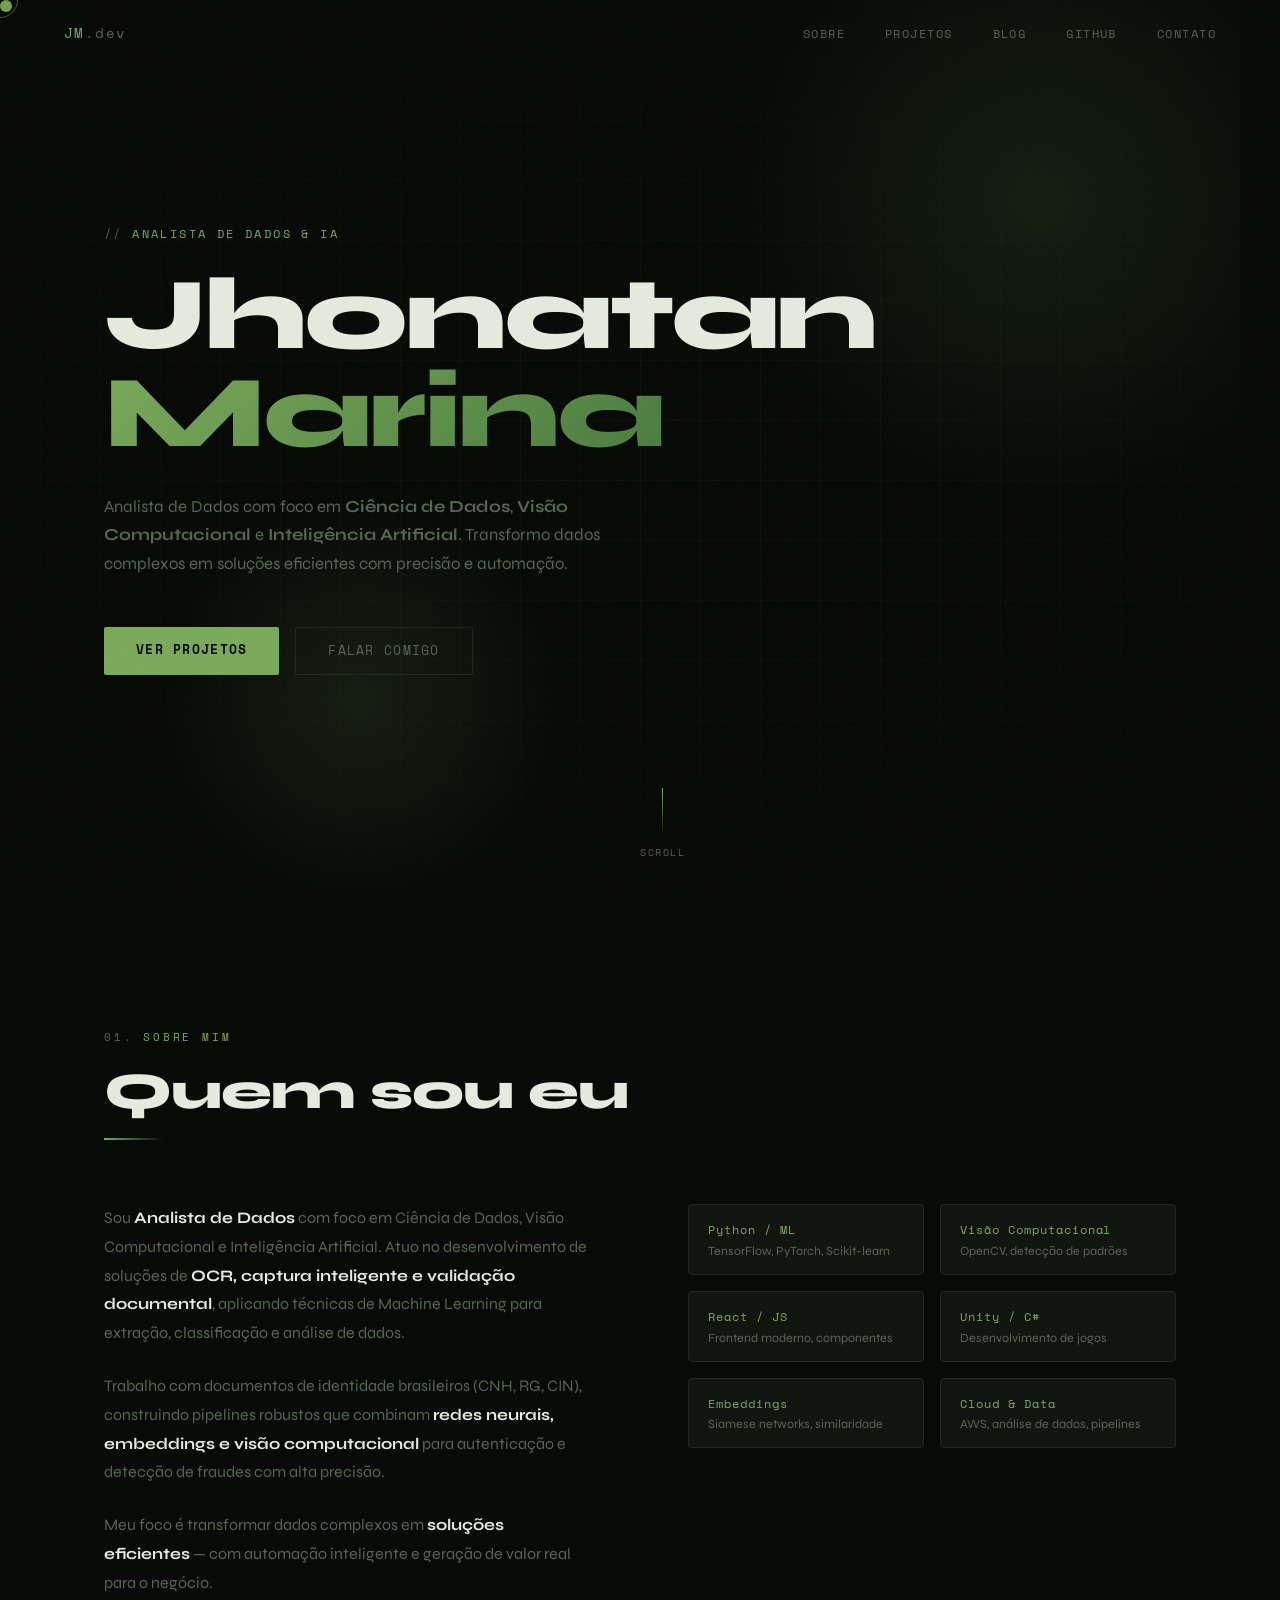
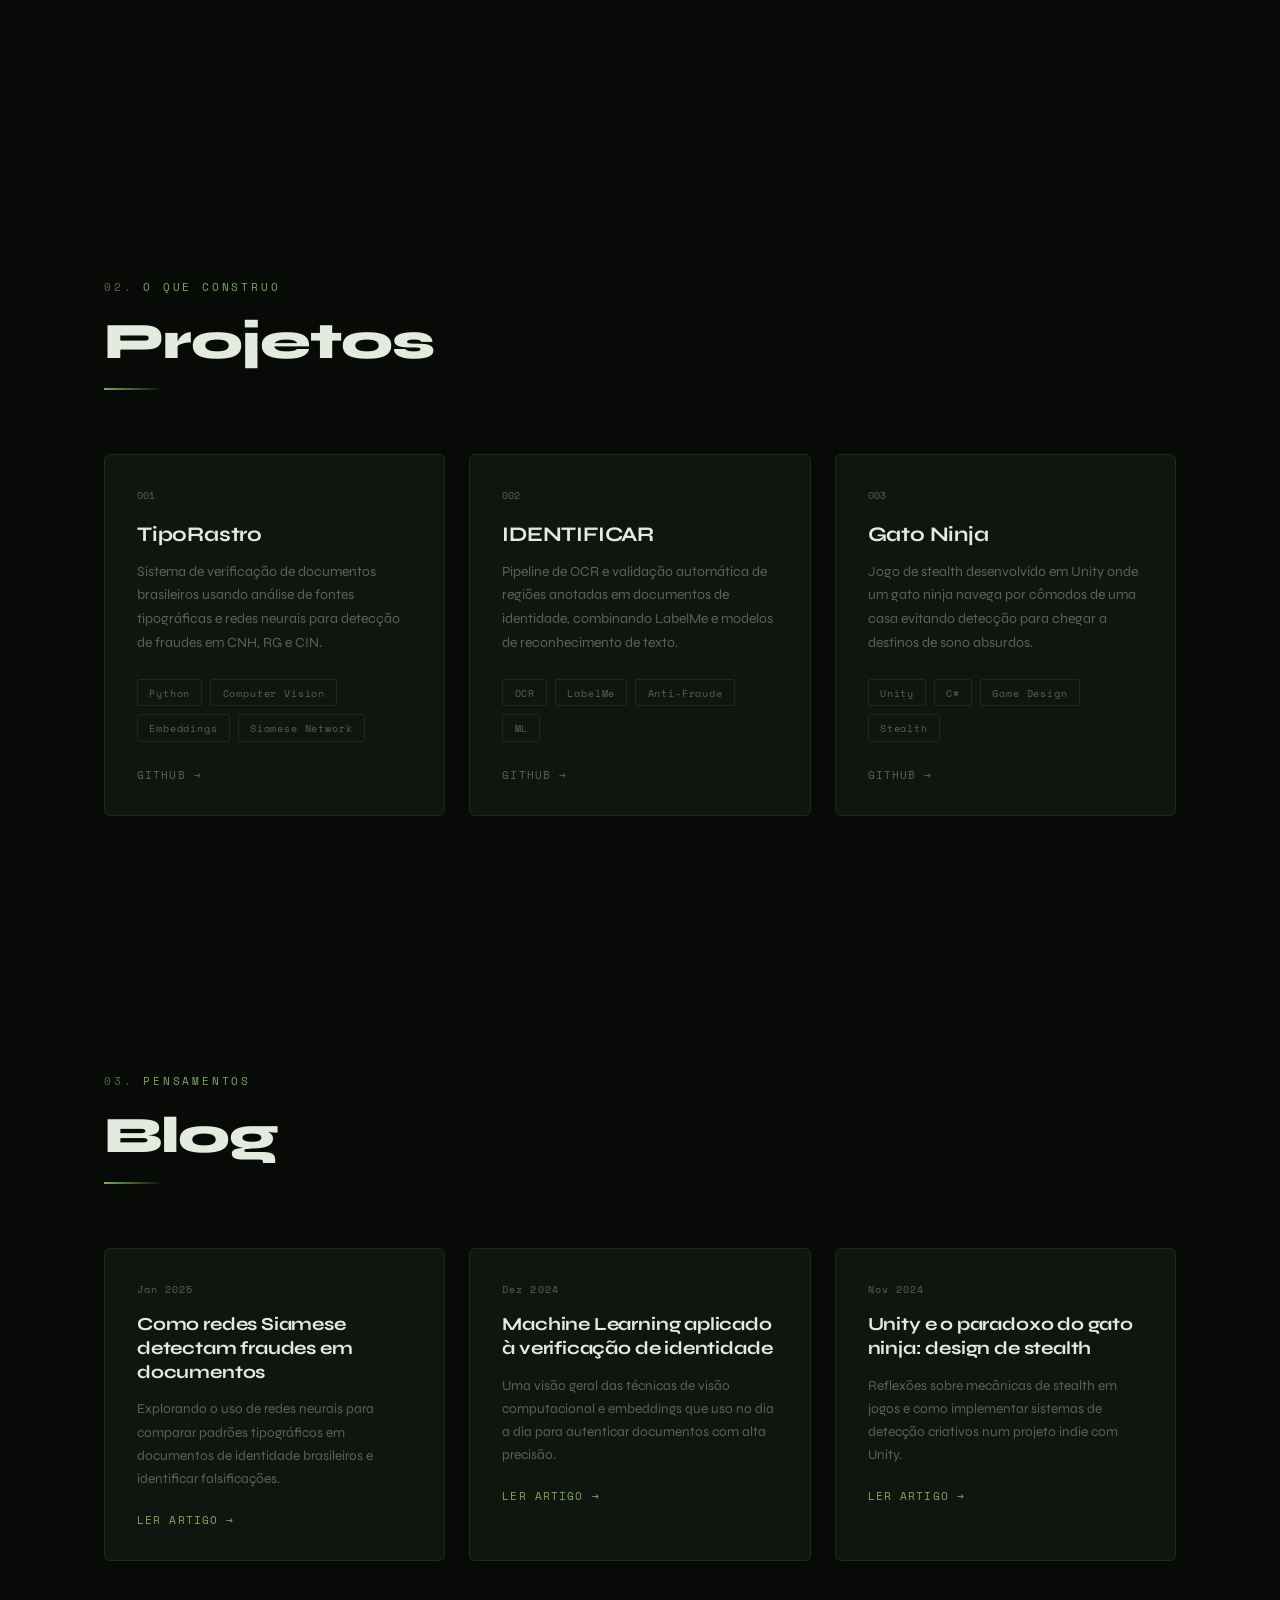
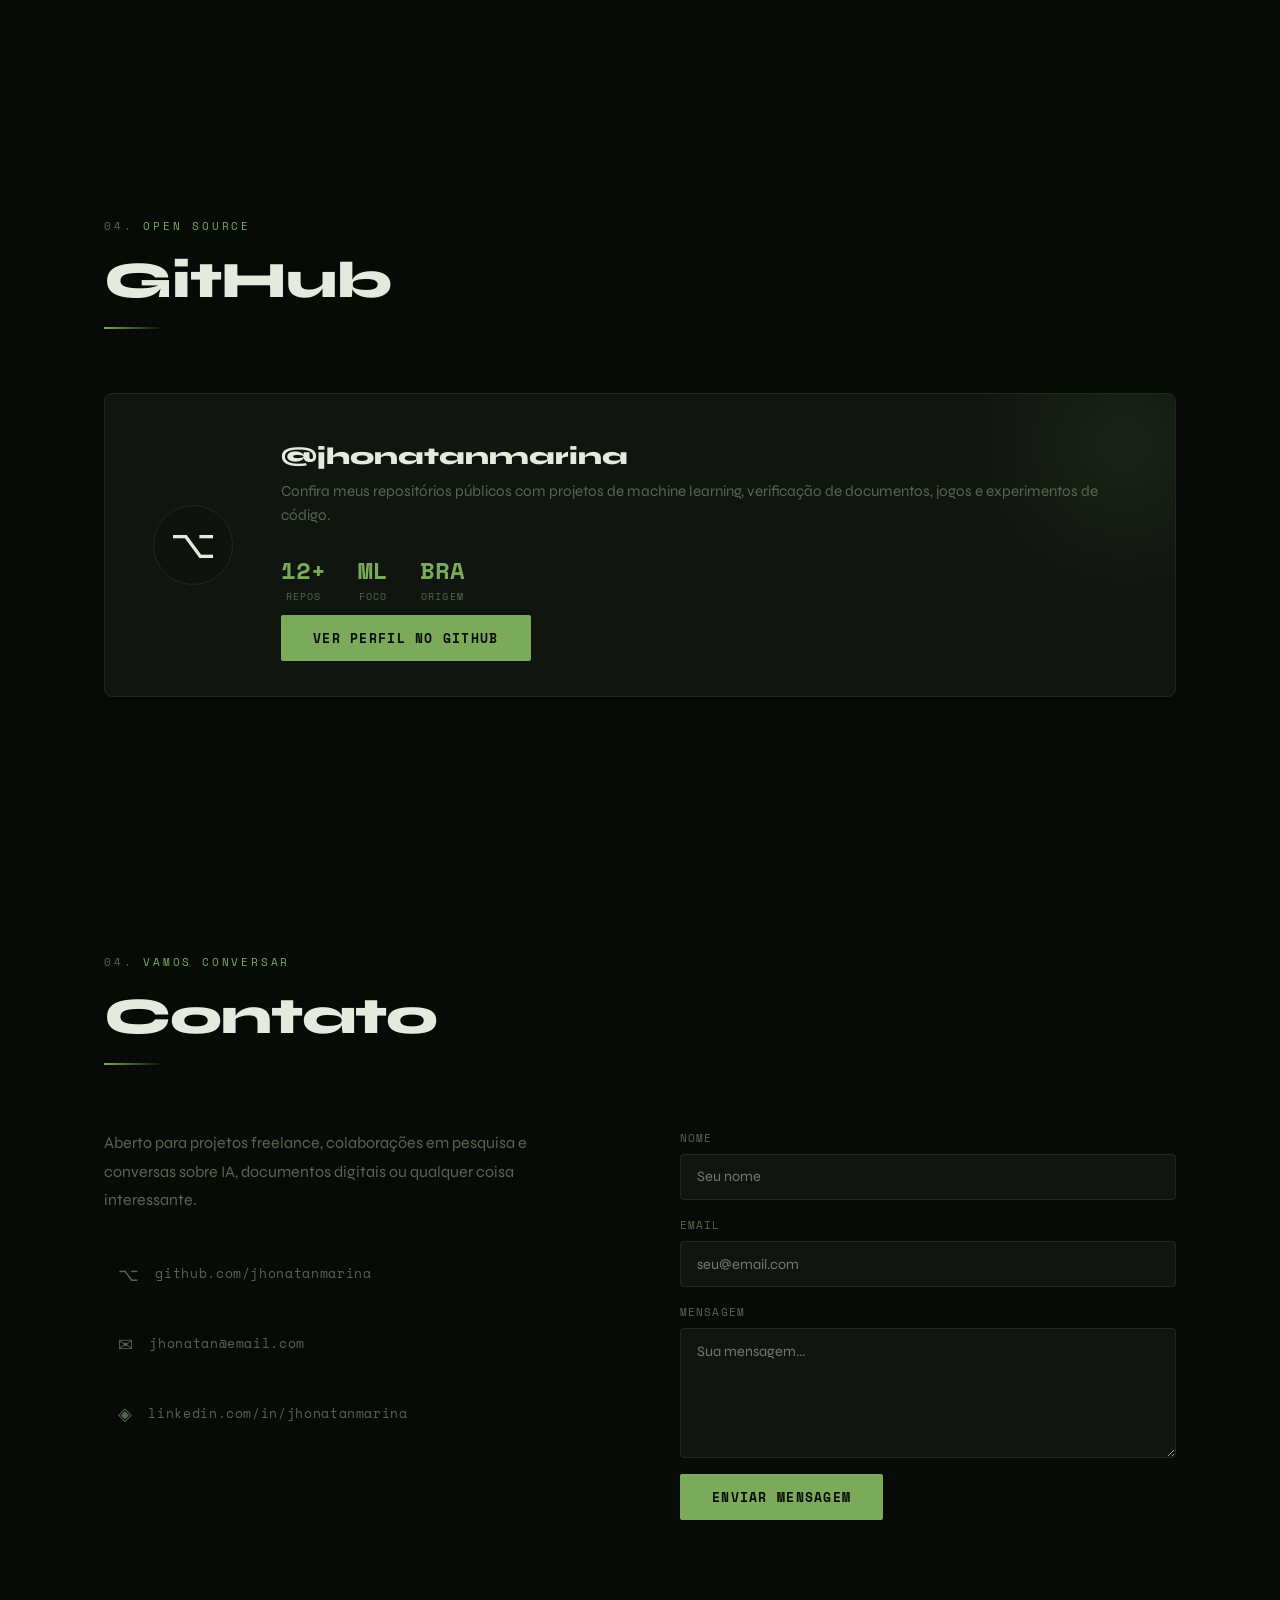
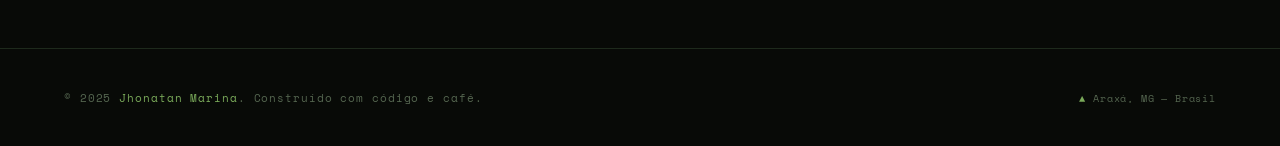
==== index.html @ 6d44aa89 "Site" ====
<!DOCTYPE html>
<html lang="pt-BR">
<head>
  <meta charset="UTF-8" />
  <meta name="viewport" content="width=device-width, initial-scale=1.0" />
  <title>Jhonatan Marina — Analista de Dados & IA</title>
  <link href="https://fonts.googleapis.com/css2?family=Space+Mono:wght@400;700&family=Syne:wght@400;600;800&display=swap" rel="stylesheet" />
  <style>
    :root {
      --bg: #080a07;
      --bg2: #0e120d;
      --card: #111510;
      --border: #1e2a1c;
      --neon: #7aaa5a;
      --neon2: #4a7c3f;
      --neon3: #a8c878;
      --text: #e4eade;
      --muted: #556650;
      --mono: 'Space Mono', monospace;
      --sans: 'Syne', sans-serif;
    }

    *, *::before, *::after { box-sizing: border-box; margin: 0; padding: 0; }

    html { scroll-behavior: smooth; }

    body {
      background: var(--bg);
      color: var(--text);
      font-family: var(--sans);
      overflow-x: hidden;
      cursor: none;
    }

    /* CURSOR */
    #cursor {
      width: 12px; height: 12px;
      background: var(--neon);
      border-radius: 50%;
      position: fixed; top: 0; left: 0;
      pointer-events: none;
      z-index: 9999;
      transition: transform 0.1s, background 0.2s;
      mix-blend-mode: difference;
    }
    #cursor-ring {
      width: 36px; height: 36px;
      border: 1px solid var(--neon);
      border-radius: 50%;
      position: fixed; top: 0; left: 0;
      pointer-events: none;
      z-index: 9998;
      transition: transform 0.18s ease, opacity 0.3s;
      opacity: 0.5;
    }

    /* NOISE OVERLAY */
    body::before {
      content: '';
      position: fixed; inset: 0;
      background-image: url("data:image/svg+xml,%3Csvg viewBox='0 0 256 256' xmlns='http://www.w3.org/2000/svg'%3E%3Cfilter id='noise'%3E%3CfeTurbulence type='fractalNoise' baseFrequency='0.9' numOctaves='4' stitchTiles='stitch'/%3E%3C/filter%3E%3Crect width='100%25' height='100%25' filter='url(%23noise)' opacity='0.04'/%3E%3C/svg%3E");
      pointer-events: none;
      z-index: 1000;
      opacity: 0.35;
    }

    /* NAV */
    nav {
      position: fixed; top: 0; left: 0; right: 0;
      z-index: 500;
      display: flex; align-items: center; justify-content: space-between;
      padding: 1.4rem 4rem;
      border-bottom: 1px solid transparent;
      transition: background 0.3s, border-color 0.3s, backdrop-filter 0.3s;
    }
    nav.scrolled {
      background: rgba(6,6,8,0.85);
      border-color: var(--border);
      backdrop-filter: blur(12px);
    }
    .nav-logo {
      font-family: var(--mono);
      font-size: 0.9rem;
      color: var(--neon);
      text-decoration: none;
      letter-spacing: 0.1em;
    }
    .nav-logo span { color: var(--muted); }
    .nav-links { display: flex; gap: 2.5rem; list-style: none; }
    .nav-links a {
      font-family: var(--mono);
      font-size: 0.75rem;
      color: var(--muted);
      text-decoration: none;
      letter-spacing: 0.12em;
      text-transform: uppercase;
      transition: color 0.2s;
      position: relative;
    }
    .nav-links a::after {
      content: '';
      position: absolute; bottom: -4px; left: 0;
      width: 0; height: 1px;
      background: var(--neon);
      transition: width 0.3s;
    }
    .nav-links a:hover { color: var(--neon); }
    .nav-links a:hover::after { width: 100%; }

    /* HERO */
    #hero {
      min-height: 100vh;
      display: flex; flex-direction: column; justify-content: center;
      padding: 0 4rem;
      position: relative;
      overflow: hidden;
    }
    .hero-grid {
      position: absolute; inset: 0;
      background-image:
        linear-gradient(rgba(122,170,90,0.06) 1px, transparent 1px),
        linear-gradient(90deg, rgba(122,170,90,0.06) 1px, transparent 1px);
      background-size: 60px 60px;
      mask-image: radial-gradient(ellipse 80% 60% at 50% 50%, black, transparent);
    }
    .hero-glow {
      position: absolute;
      width: 600px; height: 600px;
      border-radius: 50%;
      background: radial-gradient(circle, rgba(74,124,63,0.18) 0%, transparent 70%);
      top: -100px; right: -100px;
      pointer-events: none;
      animation: floatGlow 8s ease-in-out infinite;
    }
    .hero-glow2 {
      position: absolute;
      width: 400px; height: 400px;
      border-radius: 50%;
      background: radial-gradient(circle, rgba(122,170,90,0.12) 0%, transparent 70%);
      bottom: 0; left: 10%;
      pointer-events: none;
      animation: floatGlow 10s ease-in-out infinite reverse;
    }
    @keyframes floatGlow {
      0%, 100% { transform: translateY(0) scale(1); }
      50% { transform: translateY(-30px) scale(1.05); }
    }
    .hero-tag {
      font-family: var(--mono);
      font-size: 0.75rem;
      color: var(--neon);
      letter-spacing: 0.2em;
      text-transform: uppercase;
      margin-bottom: 1.5rem;
      opacity: 0;
      animation: fadeUp 0.8s 0.2s forwards;
    }
    .hero-tag::before { content: '// '; color: var(--muted); }
    h1 {
      font-size: clamp(3.5rem, 8vw, 7rem);
      font-weight: 800;
      line-height: 0.95;
      letter-spacing: -0.03em;
      opacity: 0;
      animation: fadeUp 0.8s 0.4s forwards;
    }
    h1 .line1 { display: block; }
    h1 .accent {
      background: linear-gradient(135deg, #7aaa5a 0%, #4a7c3f 100%);
      -webkit-background-clip: text;
      -webkit-text-fill-color: transparent;
      background-clip: text;
    }
    .hero-sub {
      margin-top: 2rem;
      max-width: 540px;
      font-size: 1.05rem;
      color: var(--muted);
      line-height: 1.7;
      opacity: 0;
      animation: fadeUp 0.8s 0.6s forwards;
    }
    .hero-cta {
      display: flex; gap: 1rem; margin-top: 3rem; flex-wrap: wrap;
      opacity: 0;
      animation: fadeUp 0.8s 0.8s forwards;
    }
    .btn {
      font-family: var(--mono);
      font-size: 0.8rem;
      letter-spacing: 0.1em;
      text-transform: uppercase;
      text-decoration: none;
      padding: 0.85rem 2rem;
      border-radius: 2px;
      transition: all 0.25s;
      cursor: none;
    }
    .btn-primary {
      background: var(--neon);
      color: var(--bg);
      font-weight: 700;
    }
    .btn-primary:hover {
      background: transparent;
      color: var(--neon);
      box-shadow: inset 0 0 0 1px var(--neon), 0 0 30px rgba(122,170,90,0.2);
    }
    .btn-ghost {
      border: 1px solid var(--border);
      color: var(--muted);
    }
    .btn-ghost:hover {
      border-color: var(--neon);
      color: var(--neon);
      box-shadow: 0 0 20px rgba(74,124,63,0.2);
    }
    .hero-scroll {
      position: absolute; bottom: 2.5rem; left: 50%; transform: translateX(-50%);
      display: flex; flex-direction: column; align-items: center; gap: 0.5rem;
      font-family: var(--mono); font-size: 0.65rem; color: var(--muted);
      letter-spacing: 0.15em; text-transform: uppercase;
      opacity: 0; animation: fadeUp 0.8s 1.2s forwards;
    }
    .scroll-line {
      width: 1px; height: 48px;
      background: linear-gradient(var(--neon), transparent);
      animation: scrollPulse 2s ease-in-out infinite;
    }
    @keyframes scrollPulse {
      0%, 100% { opacity: 0.3; }
      50% { opacity: 1; }
    }
    @keyframes fadeUp {
      from { opacity: 0; transform: translateY(24px); }
      to { opacity: 1; transform: translateY(0); }
    }

    /* SECTIONS */
    section {
      padding: 8rem 4rem;
      max-width: 1200px;
      margin: 0 auto;
    }
    .section-label {
      font-family: var(--mono);
      font-size: 0.7rem;
      color: var(--neon);
      letter-spacing: 0.25em;
      text-transform: uppercase;
      margin-bottom: 1rem;
    }
    .section-label::before { content: '01. '; color: var(--muted); }
    .section-label.s2::before { content: '02. '; }
    .section-label.s3::before { content: '03. '; }
    .section-label.s4::before { content: '04. '; }
    .section-title {
      font-size: clamp(2rem, 4vw, 3.2rem);
      font-weight: 800;
      letter-spacing: -0.02em;
      margin-bottom: 1rem;
    }
    .section-line {
      width: 60px; height: 2px;
      background: linear-gradient(90deg, var(--neon), transparent);
      margin-bottom: 4rem;
    }

    /* ABOUT */
    #about { max-width: 1200px; }
    .about-grid {
      display: grid;
      grid-template-columns: 1fr 1fr;
      gap: 6rem;
      align-items: start;
    }
    .about-text p {
      color: var(--muted);
      line-height: 1.8;
      font-size: 1rem;
      margin-bottom: 1.5rem;
    }
    .about-text p strong { color: var(--text); }
    .skills-grid {
      display: grid;
      grid-template-columns: 1fr 1fr;
      gap: 1rem;
    }
    .skill-item {
      background: var(--card);
      border: 1px solid var(--border);
      padding: 1rem 1.2rem;
      border-radius: 4px;
      transition: border-color 0.2s, transform 0.2s;
    }
    .skill-item:hover {
      border-color: var(--neon);
      transform: translateY(-2px);
    }
    .skill-name {
      font-family: var(--mono);
      font-size: 0.75rem;
      color: var(--neon);
      letter-spacing: 0.08em;
      margin-bottom: 0.3rem;
    }
    .skill-desc {
      font-size: 0.78rem;
      color: var(--muted);
    }

    /* PROJECTS */
    #projects { max-width: 1200px; }
    .projects-grid {
      display: grid;
      grid-template-columns: repeat(auto-fill, minmax(340px, 1fr));
      gap: 1.5rem;
    }
    .project-card {
      background: var(--card);
      border: 1px solid var(--border);
      border-radius: 6px;
      padding: 2rem;
      position: relative;
      overflow: hidden;
      transition: border-color 0.3s, transform 0.3s;
      cursor: none;
    }
    .project-card::before {
      content: '';
      position: absolute; top: 0; left: 0; right: 0;
      height: 2px;
      background: linear-gradient(90deg, var(--neon), var(--neon2));
      transform: scaleX(0);
      transform-origin: left;
      transition: transform 0.4s;
    }
    .project-card:hover {
      border-color: rgba(122,170,90,0.3);
      transform: translateY(-4px);
    }
    .project-card:hover::before { transform: scaleX(1); }
    .project-num {
      font-family: var(--mono);
      font-size: 0.65rem;
      color: var(--muted);
      margin-bottom: 1.2rem;
    }
    .project-name {
      font-size: 1.3rem;
      font-weight: 700;
      margin-bottom: 0.8rem;
      letter-spacing: -0.01em;
    }
    .project-desc {
      font-size: 0.875rem;
      color: var(--muted);
      line-height: 1.7;
      margin-bottom: 1.5rem;
    }
    .project-tags {
      display: flex; flex-wrap: wrap; gap: 0.5rem;
      margin-bottom: 1.5rem;
    }
    .tag {
      font-family: var(--mono);
      font-size: 0.65rem;
      padding: 0.3rem 0.7rem;
      border: 1px solid var(--border);
      border-radius: 2px;
      color: var(--muted);
      letter-spacing: 0.08em;
    }
    .project-links { display: flex; gap: 1rem; }
    .project-link {
      font-family: var(--mono);
      font-size: 0.7rem;
      color: var(--neon);
      text-decoration: none;
      letter-spacing: 0.1em;
      text-transform: uppercase;
      transition: color 0.2s;
    }
    .project-link:hover { color: var(--neon2); }
    .project-link.gh { color: var(--muted); }
    .project-link.gh:hover { color: var(--text); }

    /* BLOG */
    #blog { max-width: 1200px; }
    .blog-grid {
      display: grid;
      grid-template-columns: repeat(auto-fill, minmax(320px, 1fr));
      gap: 1.5rem;
    }
    .blog-card {
      background: var(--card);
      border: 1px solid var(--border);
      border-radius: 6px;
      padding: 2rem;
      text-decoration: none;
      color: inherit;
      display: block;
      transition: border-color 0.3s, transform 0.3s;
      cursor: none;
    }
    .blog-card:hover {
      border-color: rgba(122,170,90,0.35);
      transform: translateY(-4px);
    }
    .blog-date {
      font-family: var(--mono);
      font-size: 0.65rem;
      color: var(--muted);
      letter-spacing: 0.1em;
      margin-bottom: 1rem;
    }
    .blog-title {
      font-size: 1.15rem;
      font-weight: 700;
      margin-bottom: 0.8rem;
      line-height: 1.3;
      letter-spacing: -0.01em;
    }
    .blog-excerpt {
      font-size: 0.85rem;
      color: var(--muted);
      line-height: 1.7;
      margin-bottom: 1.2rem;
    }
    .blog-read {
      font-family: var(--mono);
      font-size: 0.7rem;
      color: var(--neon);
      letter-spacing: 0.1em;
      text-transform: uppercase;
    }
    .blog-read::after { content: ' →'; }

    /* GITHUB */
    #github { max-width: 1200px; }
    .github-box {
      background: var(--card);
      border: 1px solid var(--border);
      border-radius: 8px;
      padding: 3rem;
      display: flex;
      align-items: center;
      gap: 3rem;
      position: relative;
      overflow: hidden;
    }
    .github-box::before {
      content: '';
      position: absolute; top: -100px; right: -100px;
      width: 300px; height: 300px;
      border-radius: 50%;
      background: radial-gradient(circle, rgba(74,124,63,0.15) 0%, transparent 70%);
    }
    .github-icon {
      flex-shrink: 0;
      width: 80px; height: 80px;
      background: var(--bg2);
      border: 1px solid var(--border);
      border-radius: 50%;
      display: flex; align-items: center; justify-content: center;
      font-size: 2.5rem;
    }
    .github-content h3 {
      font-size: 1.5rem;
      font-weight: 800;
      margin-bottom: 0.5rem;
    }
    .github-content p {
      color: var(--muted);
      line-height: 1.6;
      margin-bottom: 1.5rem;
      font-size: 0.95rem;
    }
    .github-stats {
      display: flex; gap: 2rem; margin-bottom: 1.5rem;
    }
    .gh-stat {
      text-align: center;
    }
    .gh-stat-num {
      font-family: var(--mono);
      font-size: 1.5rem;
      font-weight: 700;
      color: var(--neon);
    }
    .gh-stat-label {
      font-family: var(--mono);
      font-size: 0.65rem;
      color: var(--muted);
      letter-spacing: 0.1em;
      text-transform: uppercase;
    }

    /* CONTACT */
    #contact { max-width: 1200px; }
    .contact-wrap {
      display: grid;
      grid-template-columns: 1fr 1fr;
      gap: 5rem;
      align-items: start;
    }
    .contact-info p {
      color: var(--muted);
      line-height: 1.8;
      margin-bottom: 2rem;
    }
    .contact-links { display: flex; flex-direction: column; gap: 1rem; }
    .contact-link {
      display: flex; align-items: center; gap: 1rem;
      text-decoration: none;
      color: var(--muted);
      font-family: var(--mono);
      font-size: 0.8rem;
      letter-spacing: 0.05em;
      transition: color 0.2s;
      padding: 0.8rem;
      border: 1px solid transparent;
      border-radius: 4px;
      transition: all 0.2s;
    }
    .contact-link:hover {
      color: var(--neon);
      border-color: var(--border);
      background: var(--card);
    }
    .contact-link .icon { font-size: 1.1rem; }
    .contact-form { display: flex; flex-direction: column; gap: 1rem; }
    .form-group { display: flex; flex-direction: column; gap: 0.5rem; }
    .form-group label {
      font-family: var(--mono);
      font-size: 0.7rem;
      color: var(--muted);
      letter-spacing: 0.1em;
      text-transform: uppercase;
    }
    .form-group input,
    .form-group textarea {
      background: var(--card);
      border: 1px solid var(--border);
      border-radius: 4px;
      padding: 0.85rem 1rem;
      color: var(--text);
      font-family: var(--sans);
      font-size: 0.9rem;
      outline: none;
      transition: border-color 0.2s;
      resize: vertical;
    }
    .form-group input:focus,
    .form-group textarea:focus {
      border-color: var(--neon);
      box-shadow: 0 0 0 3px rgba(122,170,90,0.1);
    }
    .form-group textarea { min-height: 130px; }

    /* FOOTER */
    footer {
      border-top: 1px solid var(--border);
      padding: 2.5rem 4rem;
      display: flex;
      justify-content: space-between;
      align-items: center;
    }
    footer p {
      font-family: var(--mono);
      font-size: 0.7rem;
      color: var(--muted);
      letter-spacing: 0.08em;
    }
    footer a { color: var(--neon); text-decoration: none; }

    /* SCROLL REVEAL */
    .reveal {
      opacity: 0;
      transform: translateY(32px);
      transition: opacity 0.7s ease, transform 0.7s ease;
    }
    .reveal.visible {
      opacity: 1;
      transform: none;
    }

    /* RESPONSIVE */
    @media (max-width: 768px) {
      nav { padding: 1.2rem 1.5rem; }
      .nav-links { display: none; }
      #hero, section, footer { padding-left: 1.5rem; padding-right: 1.5rem; }
      h1 { font-size: 3rem; }
      .about-grid, .contact-wrap { grid-template-columns: 1fr; gap: 3rem; }
      .github-box { flex-direction: column; }
    }
  </style>
</head>
<body>

  <div id="cursor"></div>
  <div id="cursor-ring"></div>

  <!-- NAV -->
  <nav id="navbar">
    <a href="#hero" class="nav-logo">JM<span>.dev</span></a>
    <ul class="nav-links">
      <li><a href="#about">Sobre</a></li>
      <li><a href="#projects">Projetos</a></li>
      <li><a href="#blog">Blog</a></li>
      <li><a href="#github">GitHub</a></li>
      <li><a href="#contact">Contato</a></li>
    </ul>
  </nav>

  <!-- HERO -->
  <section id="hero">
    <div class="hero-grid"></div>
    <div class="hero-glow"></div>
    <div class="hero-glow2"></div>
    <div class="hero-tag">Analista de Dados & IA</div>
    <h1>
      <span class="line1">Jhonatan</span>
      <span class="accent">Marina</span>
    </h1>
    <p class="hero-sub">
      Analista de Dados com foco em <strong>Ciência de Dados</strong>, <strong>Visão Computacional</strong> e <strong>Inteligência Artificial</strong>. Transformo dados complexos em soluções eficientes com precisão e automação.
    </p>
    <div class="hero-cta">
      <a href="#projects" class="btn btn-primary">Ver Projetos</a>
      <a href="#contact" class="btn btn-ghost">Falar comigo</a>
    </div>
    <div class="hero-scroll">
      <div class="scroll-line"></div>
      scroll
    </div>
  </section>

  <!-- ABOUT -->
  <section id="about">
    <p class="section-label reveal">Sobre mim</p>
    <h2 class="section-title reveal">Quem sou eu</h2>
    <div class="section-line reveal"></div>
    <div class="about-grid">
      <div class="about-text reveal">
        <p>
          Sou <strong>Analista de Dados</strong> com foco em Ciência de Dados, Visão Computacional e Inteligência Artificial. Atuo no desenvolvimento de soluções de <strong>OCR, captura inteligente e validação documental</strong>, aplicando técnicas de Machine Learning para extração, classificação e análise de dados.
        </p>
        <p>
          Trabalho com documentos de identidade brasileiros (CNH, RG, CIN), construindo pipelines robustos que combinam <strong>redes neurais, embeddings e visão computacional</strong> para autenticação e detecção de fraudes com alta precisão.
        </p>
        <p>
          Meu foco é transformar dados complexos em <strong>soluções eficientes</strong> — com automação inteligente e geração de valor real para o negócio.
        </p>
      </div>
      <div class="skills-grid reveal">
        <div class="skill-item">
          <div class="skill-name">Python / ML</div>
          <div class="skill-desc">TensorFlow, PyTorch, Scikit-learn</div>
        </div>
        <div class="skill-item">
          <div class="skill-name">Visão Computacional</div>
          <div class="skill-desc">OpenCV, detecção de padrões</div>
        </div>
        <div class="skill-item">
          <div class="skill-name">React / JS</div>
          <div class="skill-desc">Frontend moderno, componentes</div>
        </div>
        <div class="skill-item">
          <div class="skill-name">Unity / C#</div>
          <div class="skill-desc">Desenvolvimento de jogos</div>
        </div>
        <div class="skill-item">
          <div class="skill-name">Embeddings</div>
          <div class="skill-desc">Siamese networks, similaridade</div>
        </div>
        <div class="skill-item">
          <div class="skill-name">Cloud & Data</div>
          <div class="skill-desc">AWS, análise de dados, pipelines</div>
        </div>
      </div>
    </div>
  </section>

  <!-- PROJECTS -->
  <section id="projects">
    <p class="section-label s2 reveal">O que construo</p>
    <h2 class="section-title reveal">Projetos</h2>
    <div class="section-line reveal"></div>
    <div class="projects-grid">
      <div class="project-card reveal">
        <div class="project-num">001</div>
        <div class="project-name">TipoRastro</div>
        <p class="project-desc">
          Sistema de verificação de documentos brasileiros usando análise de fontes tipográficas e redes neurais para detecção de fraudes em CNH, RG e CIN.
        </p>
        <div class="project-tags">
          <span class="tag">Python</span>
          <span class="tag">Computer Vision</span>
          <span class="tag">Embeddings</span>
          <span class="tag">Siamese Network</span>
        </div>
        <div class="project-links">
          <a href="https://github.com/jhonatanmarina" class="project-link gh" target="_blank">GitHub →</a>
        </div>
      </div>
      <div class="project-card reveal">
        <div class="project-num">002</div>
        <div class="project-name">IDENTIFICAR</div>
        <p class="project-desc">
          Pipeline de OCR e validação automática de regiões anotadas em documentos de identidade, combinando LabelMe e modelos de reconhecimento de texto.
        </p>
        <div class="project-tags">
          <span class="tag">OCR</span>
          <span class="tag">LabelMe</span>
          <span class="tag">Anti-Fraude</span>
          <span class="tag">ML</span>
        </div>
        <div class="project-links">
          <a href="https://github.com/jhonatanmarina" class="project-link gh" target="_blank">GitHub →</a>
        </div>
      </div>
      <div class="project-card reveal">
        <div class="project-num">003</div>
        <div class="project-name">Gato Ninja</div>
        <p class="project-desc">
          Jogo de stealth desenvolvido em Unity onde um gato ninja navega por cômodos de uma casa evitando detecção para chegar a destinos de sono absurdos.
        </p>
        <div class="project-tags">
          <span class="tag">Unity</span>
          <span class="tag">C#</span>
          <span class="tag">Game Design</span>
          <span class="tag">Stealth</span>
        </div>
        <div class="project-links">
          <a href="https://github.com/jhonatanmarina" class="project-link gh" target="_blank">GitHub →</a>
        </div>
      </div>
    </div>
  </section>

  <!-- BLOG -->
  <section id="blog">
    <p class="section-label s3 reveal">Pensamentos</p>
    <h2 class="section-title reveal">Blog</h2>
    <div class="section-line reveal"></div>
    <div class="blog-grid">
      <a href="#" class="blog-card reveal">
        <div class="blog-date">Jan 2025</div>
        <div class="blog-title">Como redes Siamese detectam fraudes em documentos</div>
        <p class="blog-excerpt">Explorando o uso de redes neurais para comparar padrões tipográficos em documentos de identidade brasileiros e identificar falsificações.</p>
        <span class="blog-read">Ler artigo</span>
      </a>
      <a href="#" class="blog-card reveal">
        <div class="blog-date">Dez 2024</div>
        <div class="blog-title">Machine Learning aplicado à verificação de identidade</div>
        <p class="blog-excerpt">Uma visão geral das técnicas de visão computacional e embeddings que uso no dia a dia para autenticar documentos com alta precisão.</p>
        <span class="blog-read">Ler artigo</span>
      </a>
      <a href="#" class="blog-card reveal">
        <div class="blog-date">Nov 2024</div>
        <div class="blog-title">Unity e o paradoxo do gato ninja: design de stealth</div>
        <p class="blog-excerpt">Reflexões sobre mecânicas de stealth em jogos e como implementar sistemas de detecção criativos num projeto indie com Unity.</p>
        <span class="blog-read">Ler artigo</span>
      </a>
    </div>
  </section>

  <!-- GITHUB -->
  <section id="github">
    <p class="section-label s4 reveal">Open source</p>
    <h2 class="section-title reveal">GitHub</h2>
    <div class="section-line reveal"></div>
    <div class="github-box reveal">
      <div class="github-icon">⌥</div>
      <div class="github-content">
        <h3>@jhonatanmarina</h3>
        <p>Confira meus repositórios públicos com projetos de machine learning, verificação de documentos, jogos e experimentos de código.</p>
        <div class="github-stats">
          <div class="gh-stat">
            <div class="gh-stat-num">12+</div>
            <div class="gh-stat-label">Repos</div>
          </div>
          <div class="gh-stat">
            <div class="gh-stat-num">ML</div>
            <div class="gh-stat-label">Foco</div>
          </div>
          <div class="gh-stat">
            <div class="gh-stat-num">BRA</div>
            <div class="gh-stat-label">Origem</div>
          </div>
        </div>
        <a href="https://github.com/jhonatanmarina" target="_blank" class="btn btn-primary">Ver perfil no GitHub</a>
      </div>
    </div>
  </section>

  <!-- CONTACT -->
  <section id="contact">
    <p class="section-label s4 reveal">Vamos conversar</p>
    <h2 class="section-title reveal">Contato</h2>
    <div class="section-line reveal"></div>
    <div class="contact-wrap">
      <div class="contact-info reveal">
        <p>Aberto para projetos freelance, colaborações em pesquisa e conversas sobre IA, documentos digitais ou qualquer coisa interessante.</p>
        <div class="contact-links">
          <a href="https://github.com/jhonatanmarina" class="contact-link" target="_blank">
            <span class="icon">⌥</span> github.com/jhonatanmarina
          </a>
          <a href="mailto:jhonatan@email.com" class="contact-link">
            <span class="icon">✉</span> jhonatan@email.com
          </a>
          <a href="https://linkedin.com/in/jhonatanmarina" class="contact-link" target="_blank">
            <span class="icon">◈</span> linkedin.com/in/jhonatanmarina
          </a>
        </div>
      </div>
      <form class="contact-form reveal" onsubmit="handleSubmit(event)">
        <div class="form-group">
          <label>Nome</label>
          <input type="text" placeholder="Seu nome" />
        </div>
        <div class="form-group">
          <label>Email</label>
          <input type="email" placeholder="seu@email.com" />
        </div>
        <div class="form-group">
          <label>Mensagem</label>
          <textarea placeholder="Sua mensagem..."></textarea>
        </div>
        <button type="submit" class="btn btn-primary" style="width:fit-content; border:none; cursor:none;">Enviar mensagem</button>
      </form>
    </div>
  </section>

  <!-- FOOTER -->
  <footer>
    <p>© 2025 <a href="#">Jhonatan Marina</a>. Construído com código e café.</p>
    <p style="font-family: var(--mono); font-size: 0.65rem; color: var(--muted);">
      <span style="color: var(--neon)">▲</span> Araxá, MG — Brasil
    </p>
  </footer>

  <script>
    // CURSOR
    const cursor = document.getElementById('cursor');
    const ring = document.getElementById('cursor-ring');
    let mx = 0, my = 0, rx = 0, ry = 0;
    document.addEventListener('mousemove', e => {
      mx = e.clientX; my = e.clientY;
      cursor.style.transform = `translate(${mx - 6}px, ${my - 6}px)`;
    });
    function animateRing() {
      rx += (mx - rx) * 0.12;
      ry += (my - ry) * 0.12;
      ring.style.transform = `translate(${rx - 18}px, ${ry - 18}px)`;
      requestAnimationFrame(animateRing);
    }
    animateRing();
    document.querySelectorAll('a, button, .project-card, .blog-card, .skill-item').forEach(el => {
      el.addEventListener('mouseenter', () => {
        cursor.style.transform += ' scale(2)';
        ring.style.opacity = '0';
      });
      el.addEventListener('mouseleave', () => {
        ring.style.opacity = '0.5';
      });
    });

    // NAV SCROLL
    window.addEventListener('scroll', () => {
      document.getElementById('navbar').classList.toggle('scrolled', window.scrollY > 50);
    });

    // SCROLL REVEAL
    const observer = new IntersectionObserver(entries => {
      entries.forEach(e => { if (e.isIntersecting) e.target.classList.add('visible'); });
    }, { threshold: 0.1 });
    document.querySelectorAll('.reveal').forEach(el => observer.observe(el));

    // FORM
    function handleSubmit(e) {
      e.preventDefault();
      const btn = e.target.querySelector('button');
      btn.textContent = 'Enviado! ✓';
      btn.style.background = 'var(--neon2)';
      setTimeout(() => { btn.textContent = 'Enviar mensagem'; btn.style.background = ''; }, 3000);
    }
  </script>
</body>
</html>
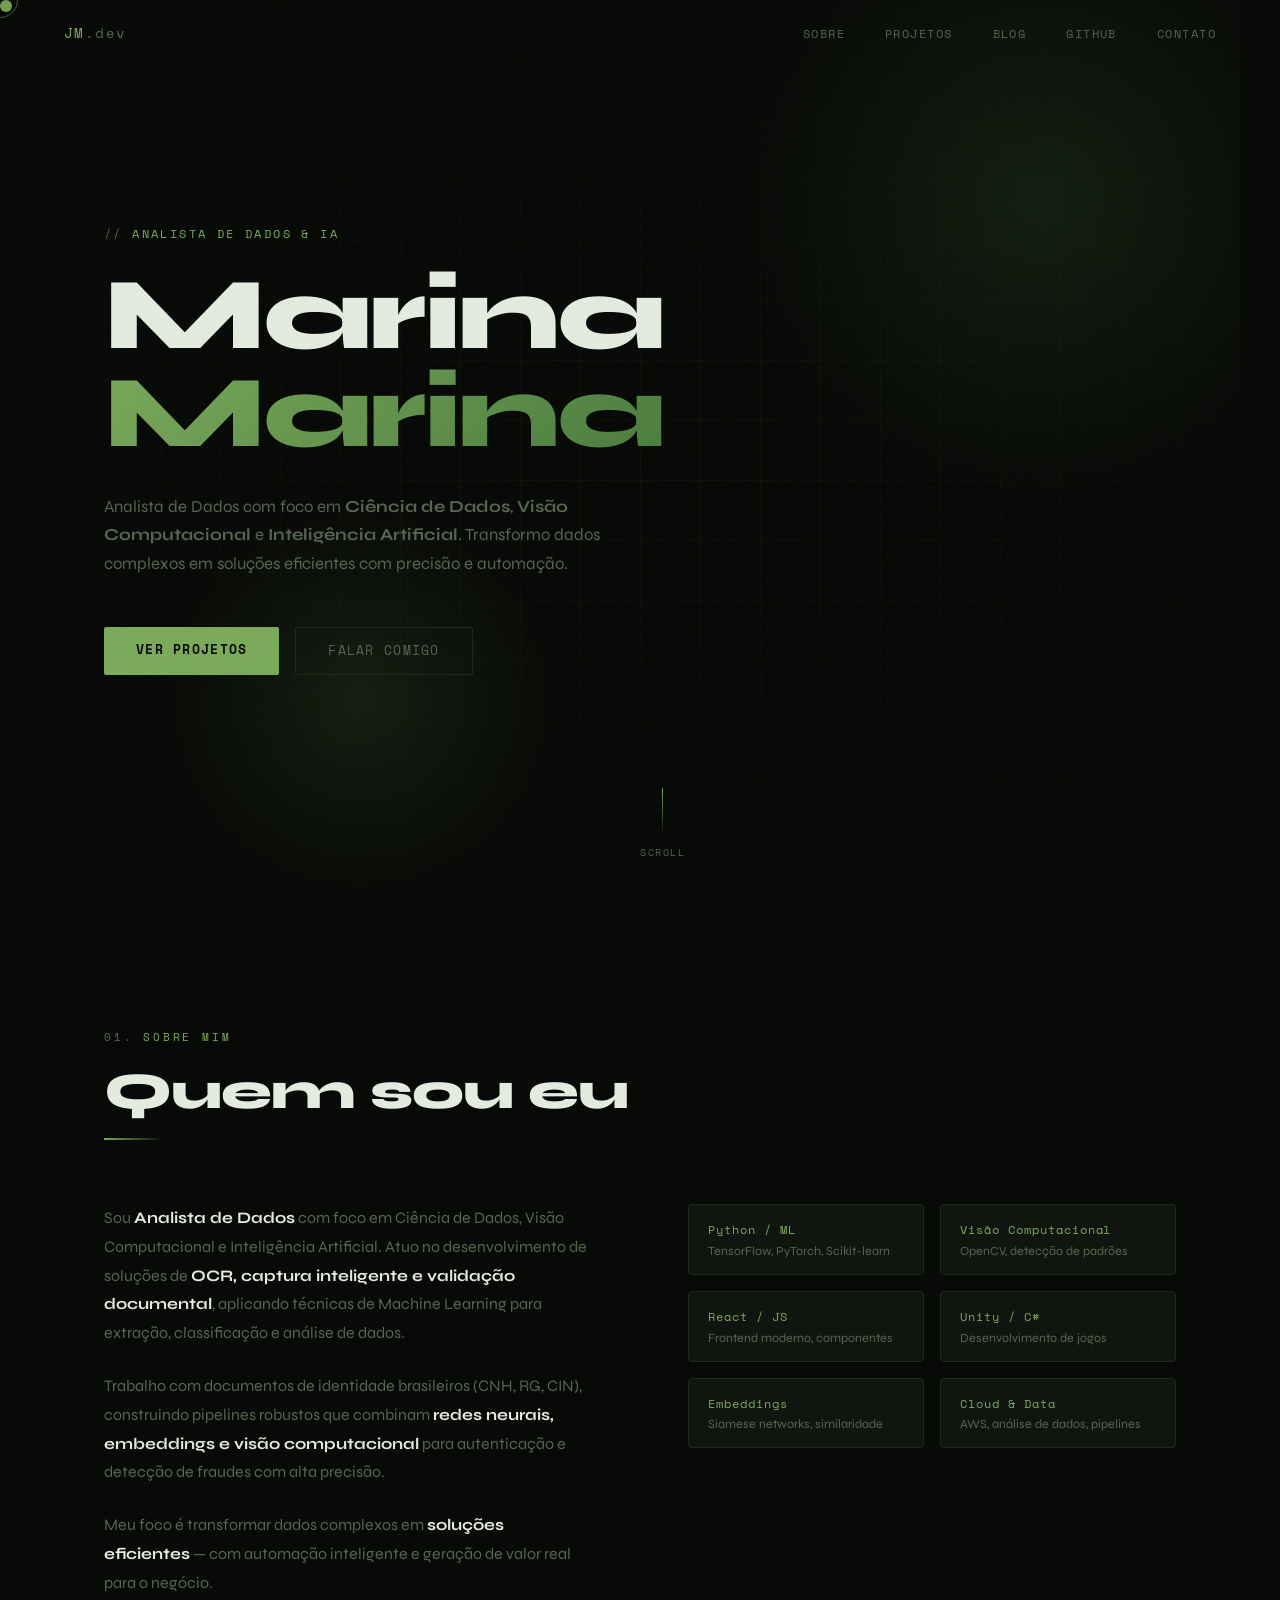
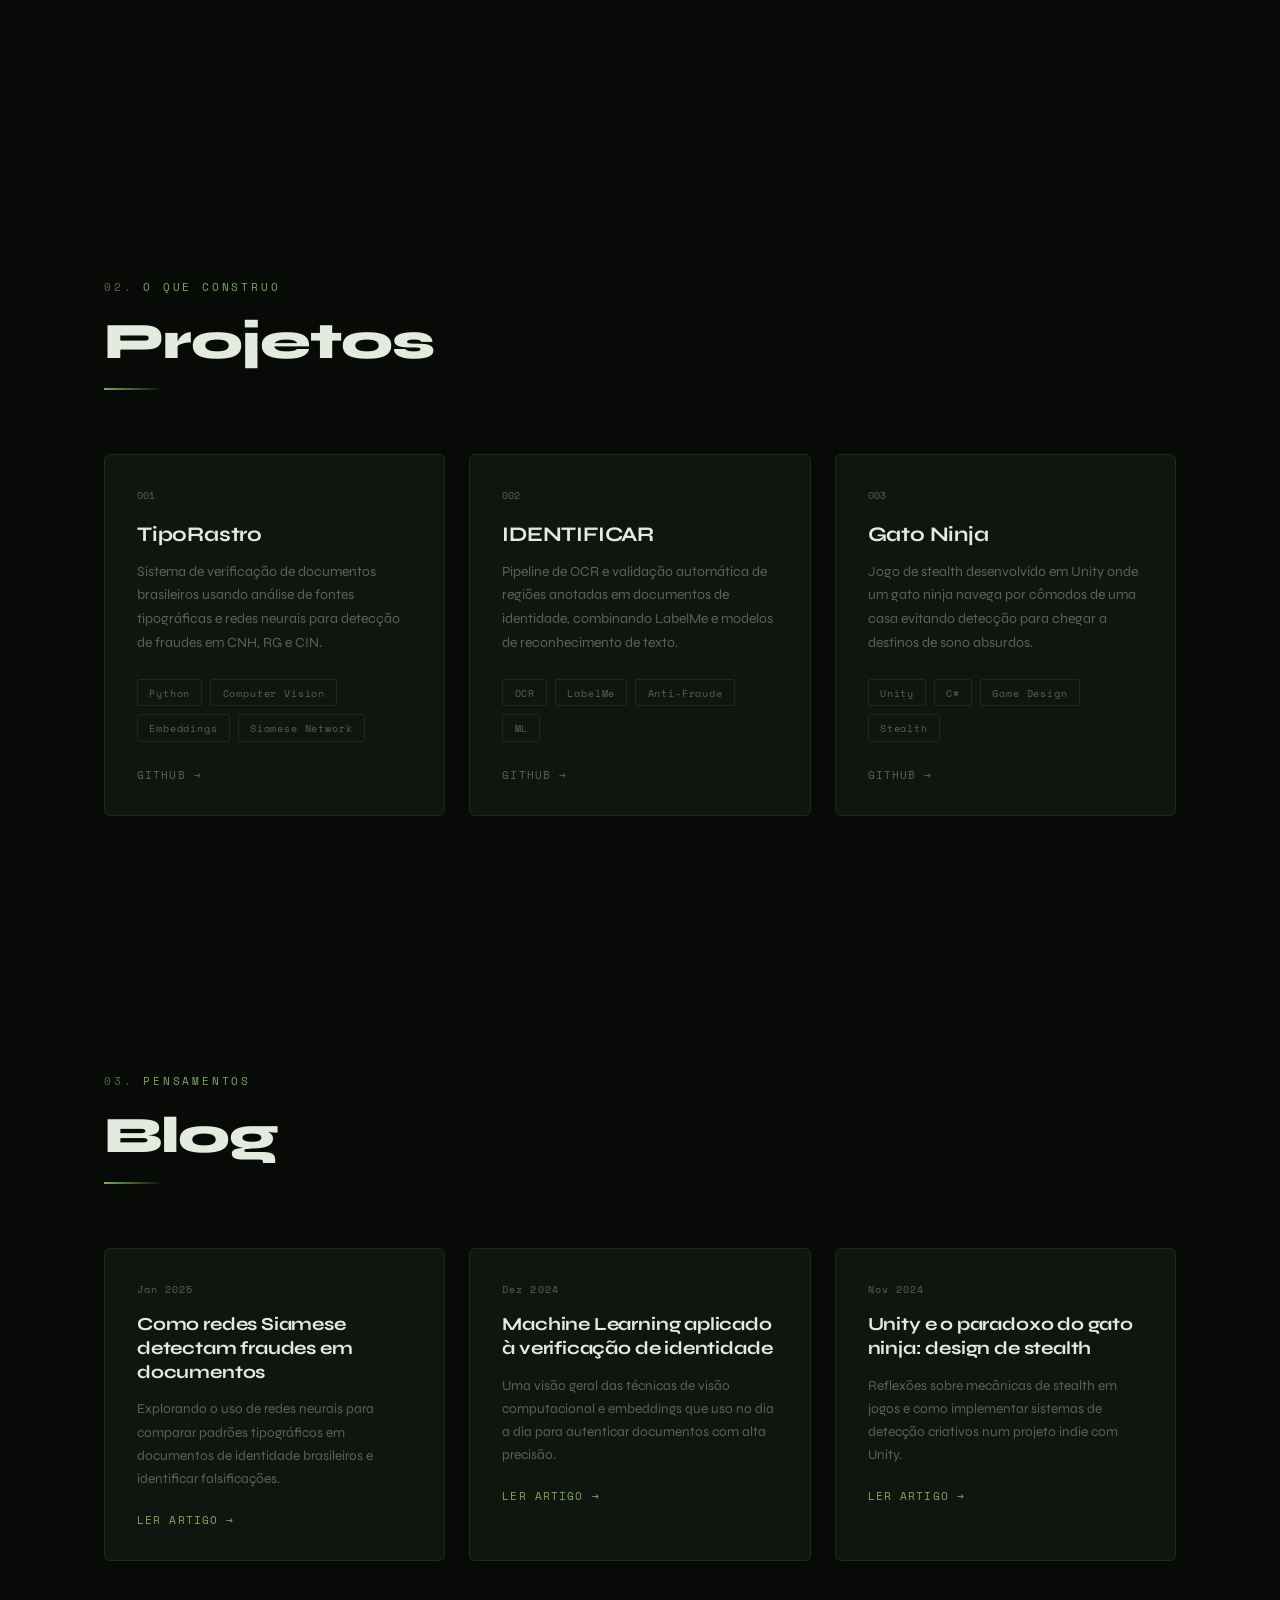
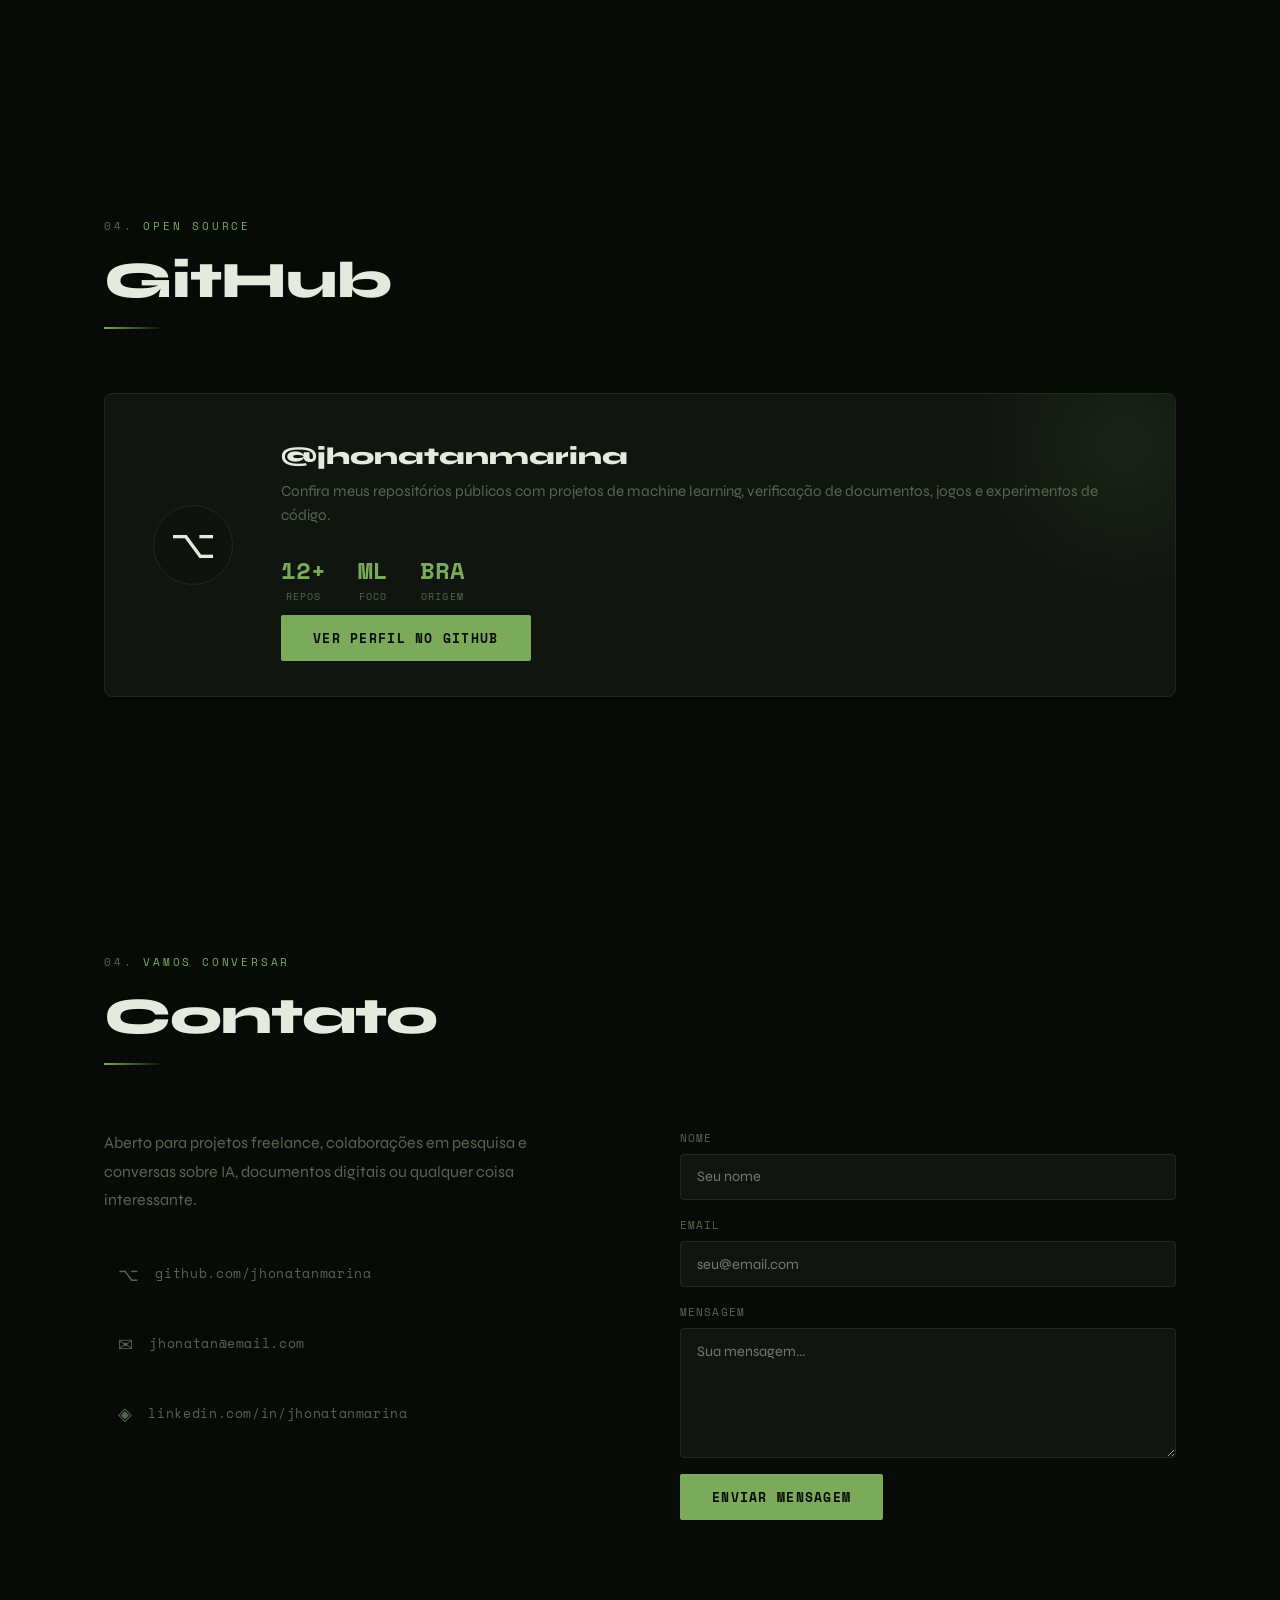
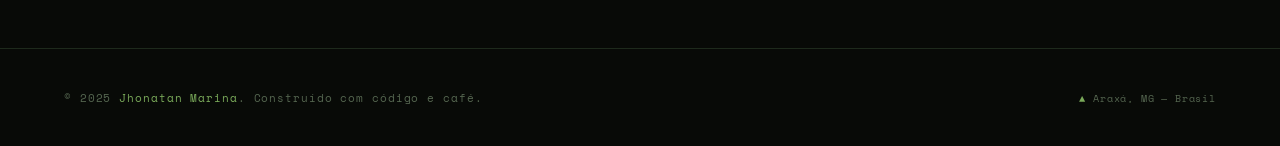
==== commit 7261fb96: "Update title and name in index.html" ====
--- a/index.html
+++ b/index.html
@@ -3,7 +3,7 @@
 <head>
   <meta charset="UTF-8" />
   <meta name="viewport" content="width=device-width, initial-scale=1.0" />
-  <title>Jhonatan Marina — Analista de Dados & IA</title>
+  <title> Marina Vasconcelos — Analista de Dados & IA</title>
   <link href="https://fonts.googleapis.com/css2?family=Space+Mono:wght@400;700&family=Syne:wght@400;600;800&display=swap" rel="stylesheet" />
   <style>
     :root {
@@ -620,7 +620,7 @@
     <div class="hero-glow2"></div>
     <div class="hero-tag">Analista de Dados & IA</div>
     <h1>
-      <span class="line1">Jhonatan</span>
+      <span class="line1">Marina</span>
       <span class="accent">Marina</span>
     </h1>
     <p class="hero-sub">
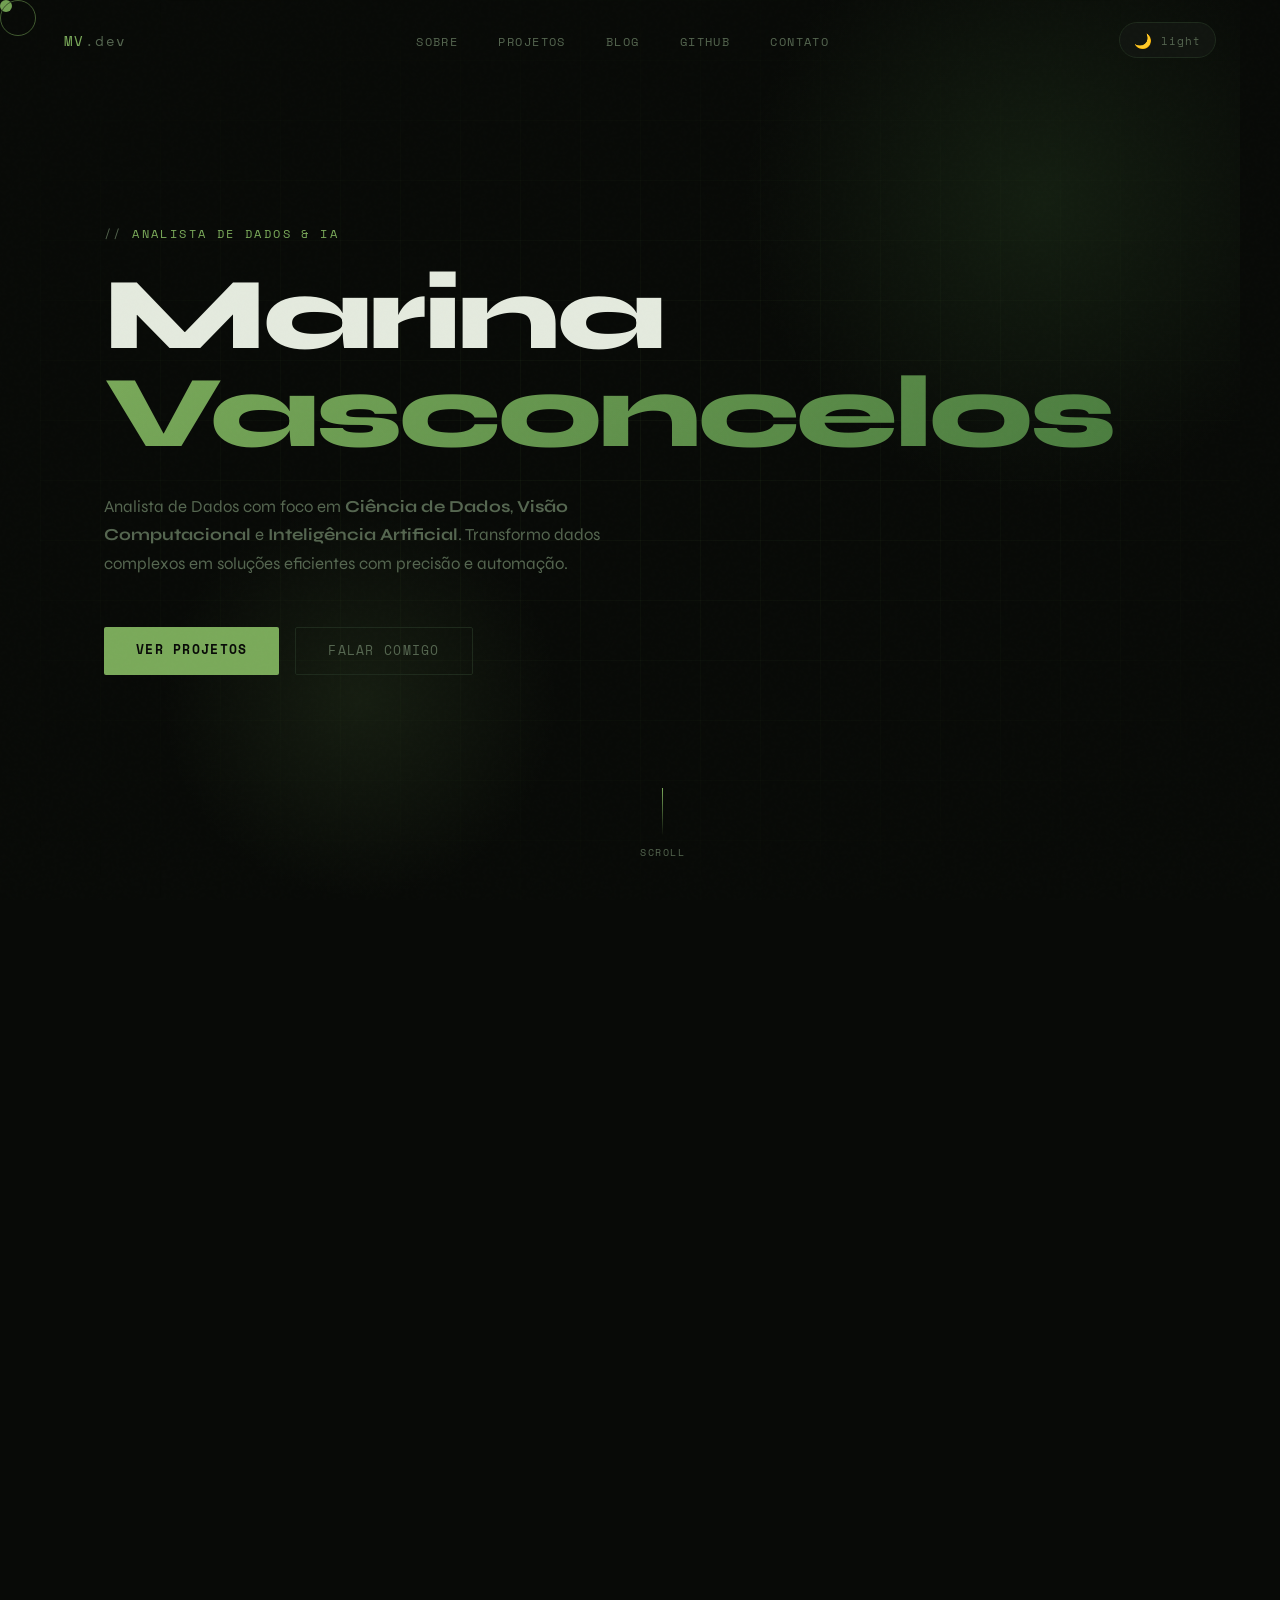
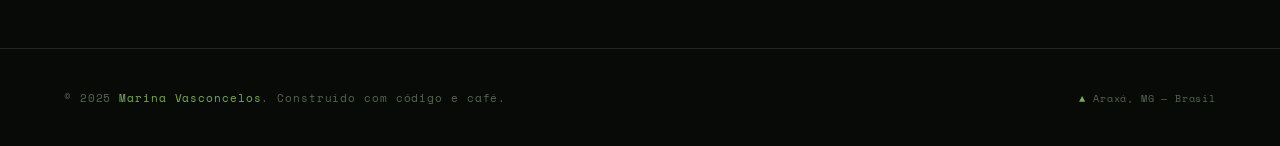
==== commit 3f52f9e5: "Rename index (1).html to index.html" ====
--- a/index.html
+++ b/index.html
@@ -3,7 +3,7 @@
 <head>
   <meta charset="UTF-8" />
   <meta name="viewport" content="width=device-width, initial-scale=1.0" />
-  <title> Marina Vasconcelos — Analista de Dados & IA</title>
+  <title>Marina Vasconcelos — Analista de Dados & IA</title>
   <link href="https://fonts.googleapis.com/css2?family=Space+Mono:wght@400;700&family=Syne:wght@400;600;800&display=swap" rel="stylesheet" />
   <style>
     :root {
@@ -20,6 +20,55 @@
       --sans: 'Syne', sans-serif;
     }
 
+    html.light {
+      --bg: #f4f7f2;
+      --bg2: #eaf0e6;
+      --card: #ffffff;
+      --border: #d0ddc9;
+      --neon: #3a7a28;
+      --neon2: #2d6020;
+      --neon3: #5a9e42;
+      --text: #1a2618;
+      --muted: #7a9470;
+    }
+
+    html.light body::before { opacity: 0.08; }
+
+    html.light .hero-grid {
+      background-image:
+        linear-gradient(rgba(58,122,40,0.08) 1px, transparent 1px),
+        linear-gradient(90deg, rgba(58,122,40,0.08) 1px, transparent 1px);
+    }
+
+    html.light nav.scrolled {
+      background: rgba(244,247,242,0.88);
+      border-color: var(--border);
+    }
+
+    html.light #cursor { background: var(--neon); }
+    html.light #cursor-ring { border-color: var(--neon); }
+
+    /* TOGGLE BUTTON */
+    #theme-toggle {
+      background: var(--card);
+      border: 1px solid var(--border);
+      border-radius: 20px;
+      padding: 0.4rem 0.9rem;
+      cursor: none;
+      display: flex; align-items: center; gap: 0.5rem;
+      font-family: var(--mono);
+      font-size: 0.7rem;
+      color: var(--muted);
+      letter-spacing: 0.08em;
+      transition: all 0.2s;
+    }
+    #theme-toggle:hover {
+      border-color: var(--neon);
+      color: var(--neon);
+    }
+    #theme-toggle .icon { font-size: 0.9rem; transition: transform 0.4s; }
+    #theme-toggle:hover .icon { transform: rotate(20deg); }
+
     *, *::before, *::after { box-sizing: border-box; margin: 0; padding: 0; }
 
     html { scroll-behavior: smooth; }
@@ -603,7 +652,7 @@
 
   <!-- NAV -->
   <nav id="navbar">
-    <a href="#hero" class="nav-logo">JM<span>.dev</span></a>
+    <a href="#hero" class="nav-logo">MV<span>.dev</span></a>
     <ul class="nav-links">
       <li><a href="#about">Sobre</a></li>
       <li><a href="#projects">Projetos</a></li>
@@ -611,6 +660,10 @@
       <li><a href="#github">GitHub</a></li>
       <li><a href="#contact">Contato</a></li>
     </ul>
+    <button id="theme-toggle" onclick="toggleTheme()">
+      <span class="icon">🌙</span>
+      <span id="theme-label">light</span>
+    </button>
   </nav>
 
   <!-- HERO -->
@@ -621,7 +674,7 @@
     <div class="hero-tag">Analista de Dados & IA</div>
     <h1>
       <span class="line1">Marina</span>
-      <span class="accent">Marina</span>
+      <span class="accent">Vasconcelos</span>
     </h1>
     <p class="hero-sub">
       Analista de Dados com foco em <strong>Ciência de Dados</strong>, <strong>Visão Computacional</strong> e <strong>Inteligência Artificial</strong>. Transformo dados complexos em soluções eficientes com precisão e automação.
@@ -807,8 +860,8 @@
           <a href="https://github.com/jhonatanmarina" class="contact-link" target="_blank">
             <span class="icon">⌥</span> github.com/jhonatanmarina
           </a>
-          <a href="mailto:jhonatan@email.com" class="contact-link">
-            <span class="icon">✉</span> jhonatan@email.com
+          <a href="/cdn-cgi/l/email-protection#d1bbb9bebfb0a5b0bf91b4bcb0b8bdffb2bebc" class="contact-link">
+            <span class="icon">✉</span> <span class="__cf_email__" data-cfemail="c4aeacabaaa5b0a5aa84a1a9a5ada8eaa7aba9">[email&#160;protected]</span>
           </a>
           <a href="https://linkedin.com/in/jhonatanmarina" class="contact-link" target="_blank">
             <span class="icon">◈</span> linkedin.com/in/jhonatanmarina
@@ -835,13 +888,27 @@
 
   <!-- FOOTER -->
   <footer>
-    <p>© 2025 <a href="#">Jhonatan Marina</a>. Construído com código e café.</p>
+    <p>© 2025 <a href="#">Marina Vasconcelos</a>. Construído com código e café.</p>
     <p style="font-family: var(--mono); font-size: 0.65rem; color: var(--muted);">
       <span style="color: var(--neon)">▲</span> Araxá, MG — Brasil
     </p>
   </footer>
 
-  <script>
+  <script data-cfasync="false" src="/cdn-cgi/scripts/5c5dd728/cloudflare-static/email-decode.min.js"></script><script>
+    // THEME TOGGLE
+    function toggleTheme() {
+      const isLight = document.documentElement.classList.toggle('light');
+      document.getElementById('theme-label').textContent = isLight ? 'dark' : 'light';
+      document.querySelector('#theme-toggle .icon').textContent = isLight ? '☀️' : '🌙';
+      localStorage.setItem('theme', isLight ? 'light' : 'dark');
+    }
+    // Load saved preference
+    if (localStorage.getItem('theme') === 'light') {
+      document.documentElement.classList.add('light');
+      document.getElementById('theme-label').textContent = 'dark';
+      document.querySelector('#theme-toggle .icon').textContent = '☀️';
+    }
+
     // CURSOR
     const cursor = document.getElementById('cursor');
     const ring = document.getElementById('cursor-ring');
@@ -881,11 +948,4 @@
     // FORM
     function handleSubmit(e) {
       e.preventDefault();
-      const btn = e.target.querySelector('button');
-      btn.textContent = 'Enviado! ✓';
-      btn.style.background = 'var(--neon2)';
-      setTimeout(() => { btn.textContent = 'Enviar mensagem'; btn.style.background = ''; }, 3000);
-    }
-  </script>
-</body>
-</html>
+      const btn = e.target.qu
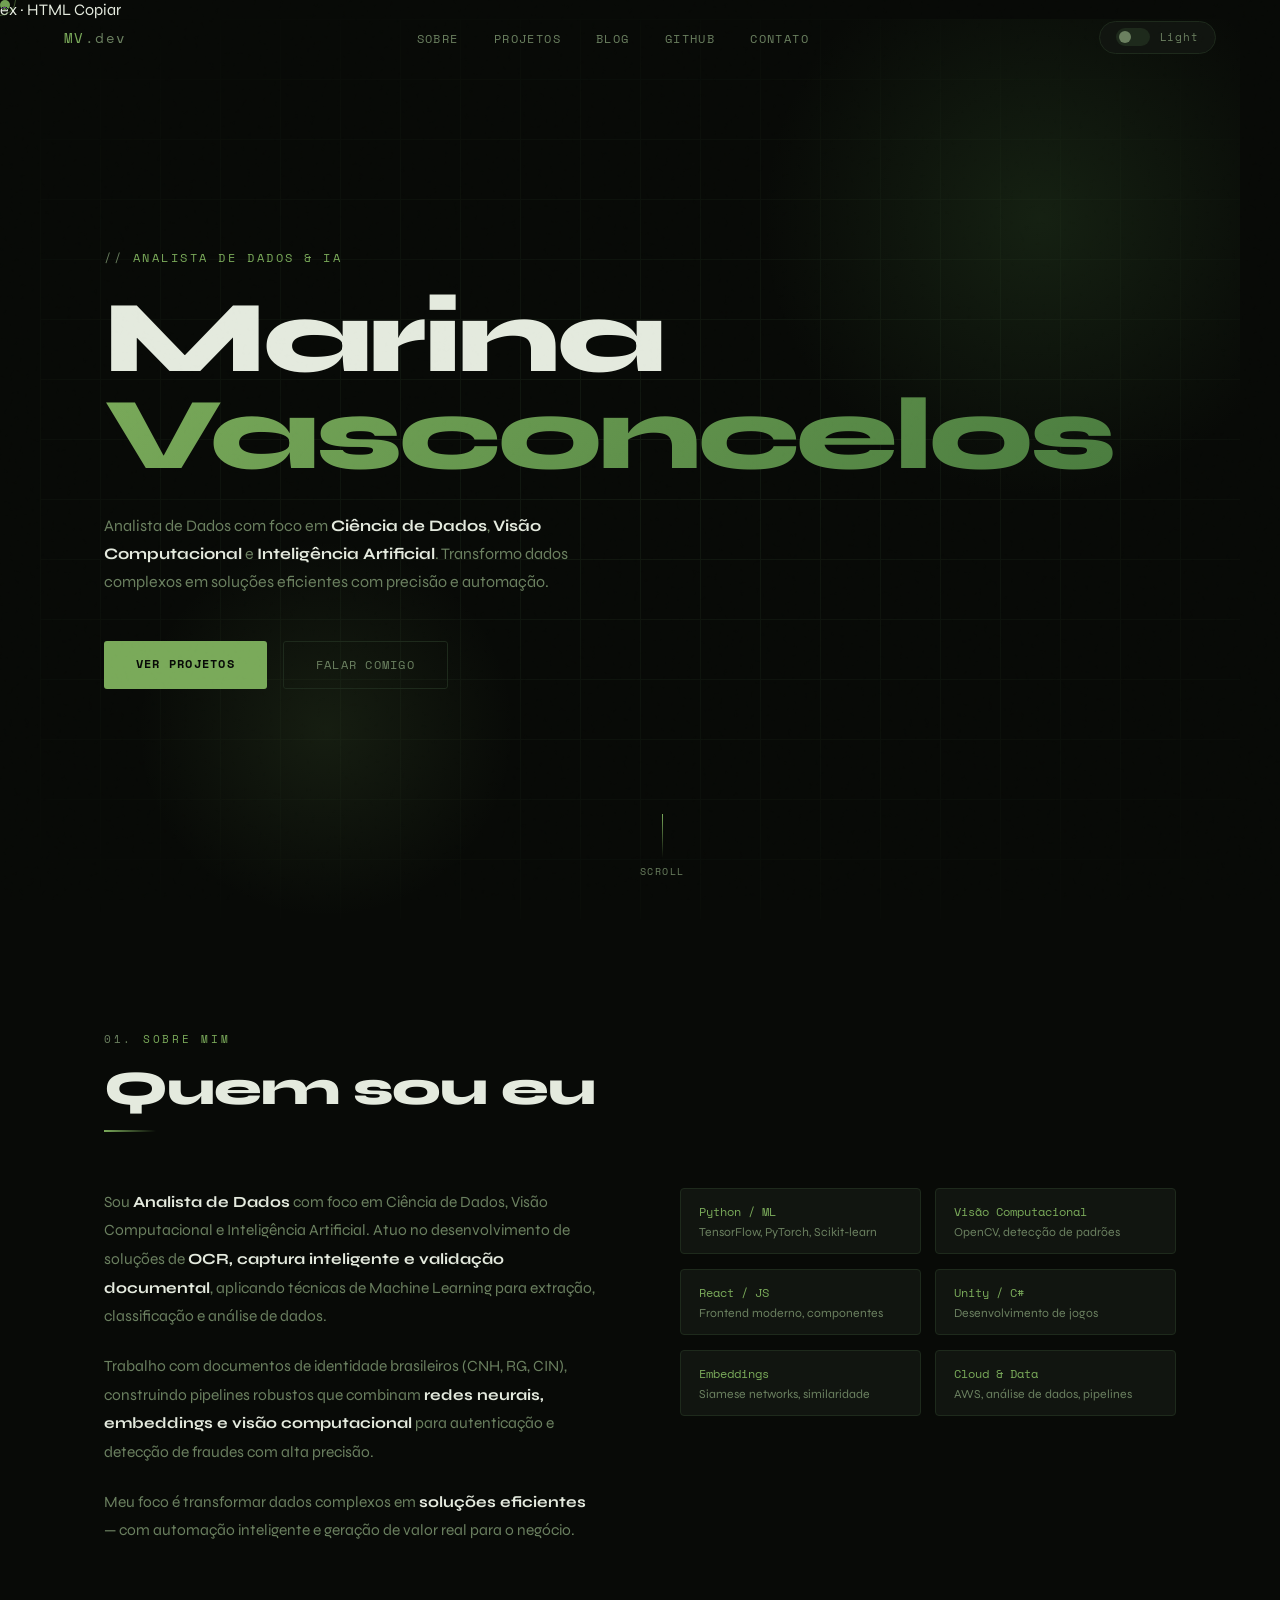
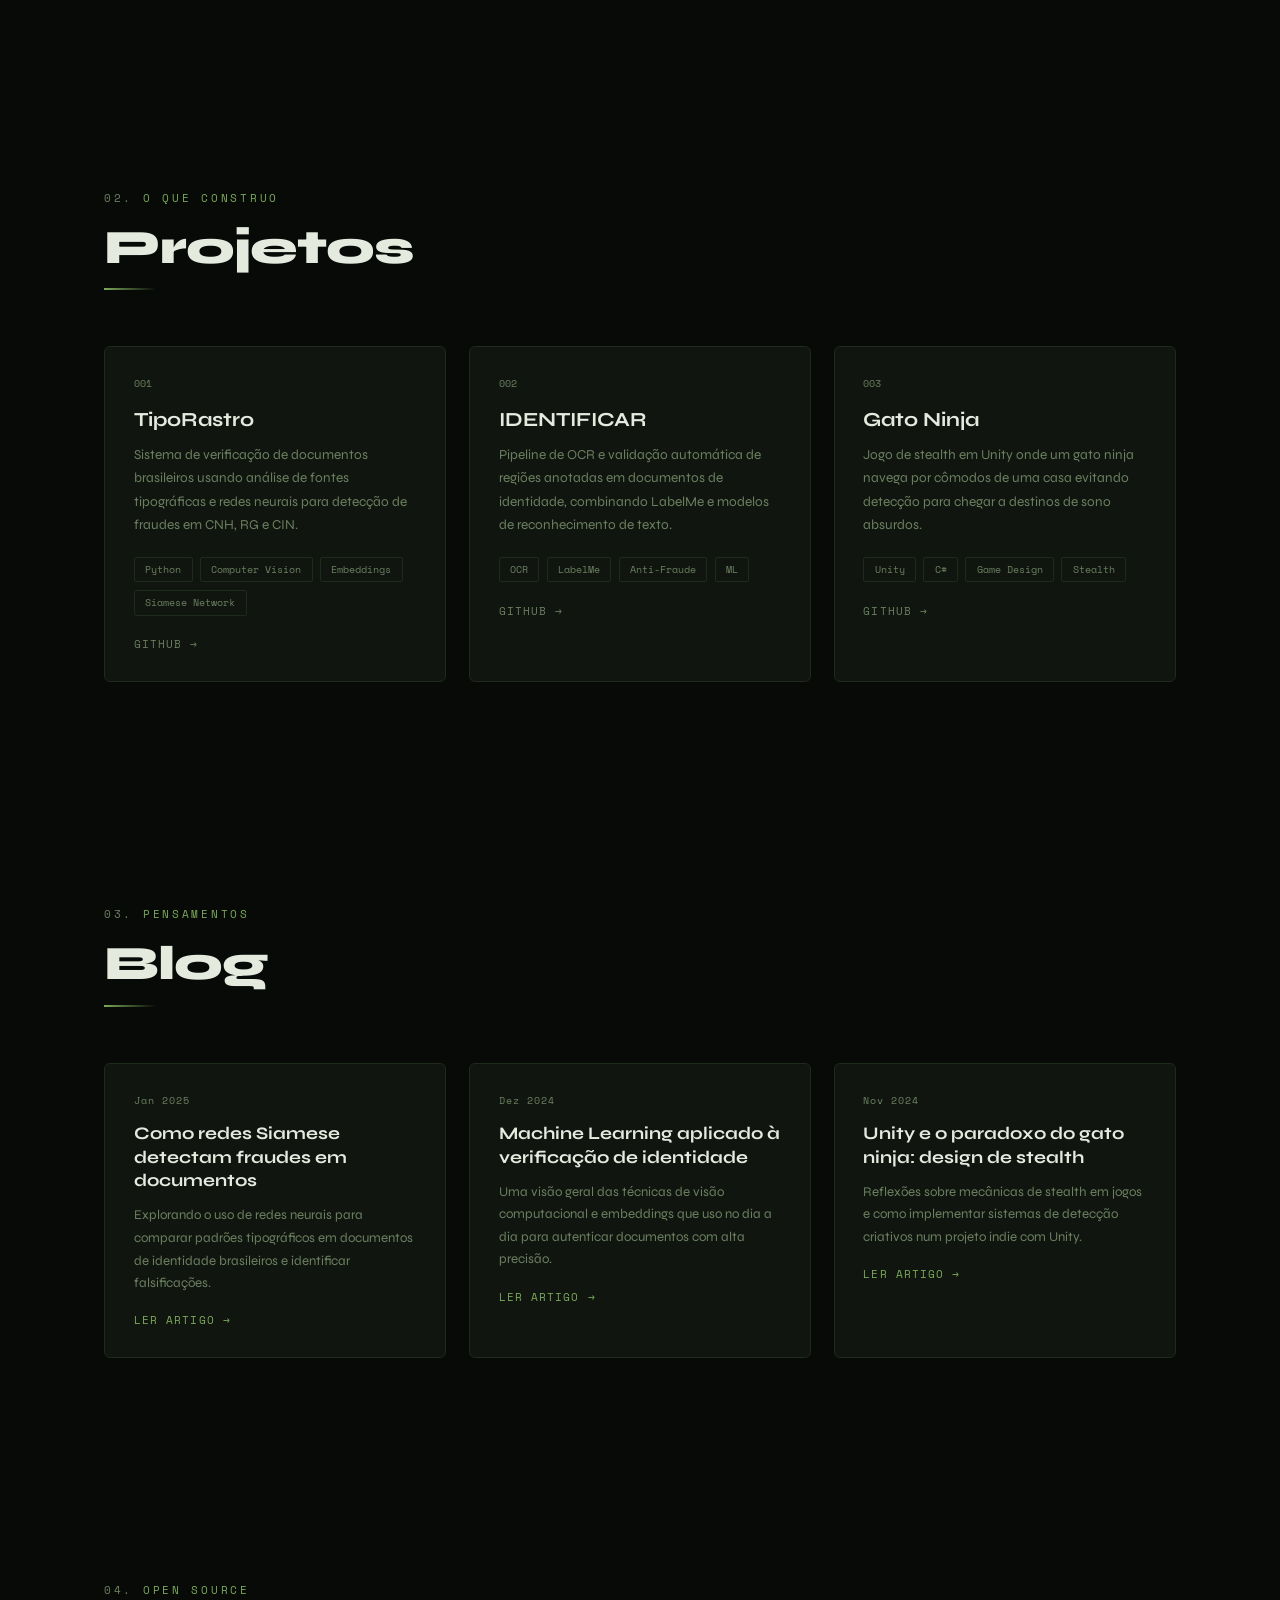
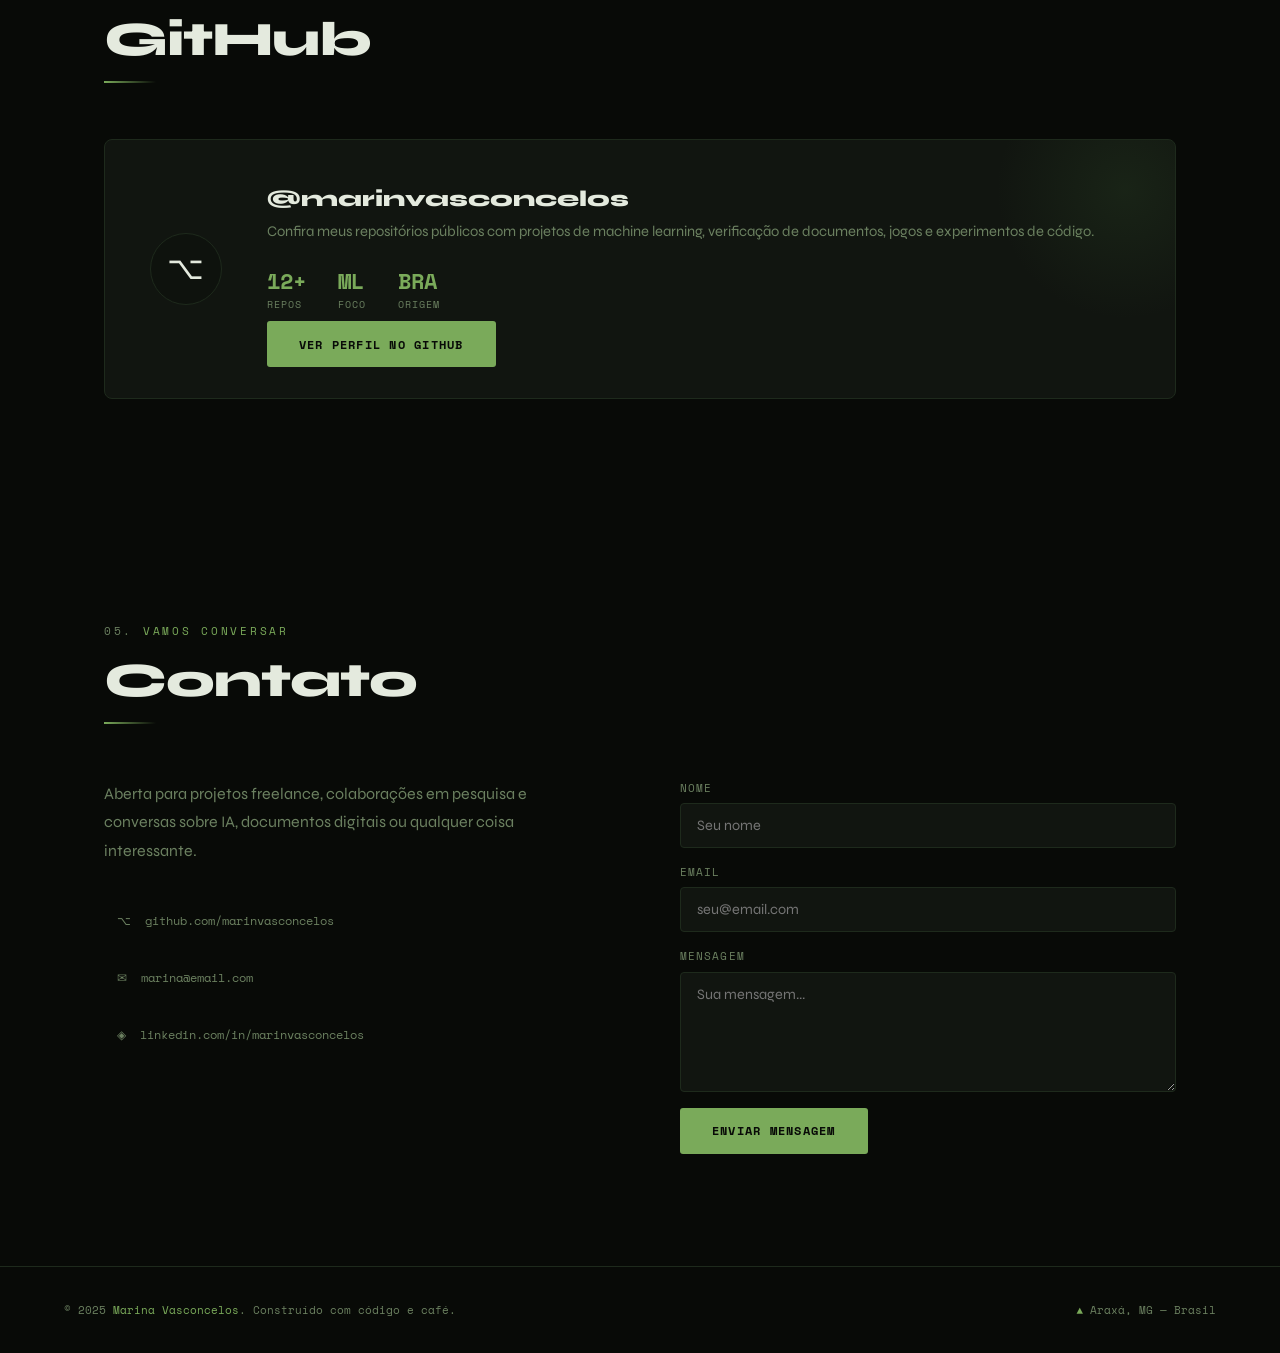
==== commit 3bfa4453: "Update print statement from 'Hello' to 'Goodbye'" ====
--- a/index.html
+++ b/index.html
@@ -1,646 +1,255 @@
+ex · HTML
+Copiar
+
 <!DOCTYPE html>
-<html lang="pt-BR">
+<html lang="pt-BR" data-theme="dark">
 <head>
   <meta charset="UTF-8" />
   <meta name="viewport" content="width=device-width, initial-scale=1.0" />
   <title>Marina Vasconcelos — Analista de Dados & IA</title>
   <link href="https://fonts.googleapis.com/css2?family=Space+Mono:wght@400;700&family=Syne:wght@400;600;800&display=swap" rel="stylesheet" />
   <style>
-    :root {
-      --bg: #080a07;
-      --bg2: #0e120d;
-      --card: #111510;
+    [data-theme="dark"] {
+      --bg:     #080a07;
+      --bg2:    #0e120d;
+      --card:   #111510;
       --border: #1e2a1c;
-      --neon: #7aaa5a;
-      --neon2: #4a7c3f;
-      --neon3: #a8c878;
-      --text: #e4eade;
-      --muted: #556650;
-      --mono: 'Space Mono', monospace;
-      --sans: 'Syne', sans-serif;
-    }
-
-    html.light {
-      --bg: #f4f7f2;
-      --bg2: #eaf0e6;
-      --card: #ffffff;
-      --border: #d0ddc9;
-      --neon: #3a7a28;
-      --neon2: #2d6020;
-      --neon3: #5a9e42;
-      --text: #1a2618;
-      --muted: #7a9470;
-    }
-
-    html.light body::before { opacity: 0.08; }
-
-    html.light .hero-grid {
-      background-image:
-        linear-gradient(rgba(58,122,40,0.08) 1px, transparent 1px),
-        linear-gradient(90deg, rgba(58,122,40,0.08) 1px, transparent 1px);
-    }
-
-    html.light nav.scrolled {
-      background: rgba(244,247,242,0.88);
-      border-color: var(--border);
-    }
-
-    html.light #cursor { background: var(--neon); }
-    html.light #cursor-ring { border-color: var(--neon); }
-
-    /* TOGGLE BUTTON */
-    #theme-toggle {
-      background: var(--card);
-      border: 1px solid var(--border);
-      border-radius: 20px;
-      padding: 0.4rem 0.9rem;
-      cursor: none;
-      display: flex; align-items: center; gap: 0.5rem;
-      font-family: var(--mono);
-      font-size: 0.7rem;
-      color: var(--muted);
-      letter-spacing: 0.08em;
-      transition: all 0.2s;
-    }
-    #theme-toggle:hover {
-      border-color: var(--neon);
-      color: var(--neon);
-    }
-    #theme-toggle .icon { font-size: 0.9rem; transition: transform 0.4s; }
-    #theme-toggle:hover .icon { transform: rotate(20deg); }
+      --neon:   #7aaa5a;
+      --neon2:  #4a7c3f;
+      --text:   #e4eade;
+      --muted:  #6b8060;
+      --nav-bg: rgba(8,10,7,0.9);
+    }
+    [data-theme="light"] {
+      --bg:     #f2f6f0;
+      --bg2:    #e8efe4;
+      --card:   #ffffff;
+      --border: #cddbc5;
+      --neon:   #3a7a28;
+      --neon2:  #2d6020;
+      --text:   #1a2618;
+      --muted:  #6a886a;
+      --nav-bg: rgba(242,246,240,0.92);
+    }
 
     *, *::before, *::after { box-sizing: border-box; margin: 0; padding: 0; }
-
     html { scroll-behavior: smooth; }
-
     body {
-      background: var(--bg);
-      color: var(--text);
-      font-family: var(--sans);
-      overflow-x: hidden;
-      cursor: none;
+      background: var(--bg); color: var(--text);
+      font-family: 'Syne', sans-serif;
+      overflow-x: hidden; cursor: none;
+      transition: background 0.35s, color 0.35s;
     }
 
     /* CURSOR */
     #cursor {
-      width: 12px; height: 12px;
-      background: var(--neon);
-      border-radius: 50%;
-      position: fixed; top: 0; left: 0;
-      pointer-events: none;
-      z-index: 9999;
-      transition: transform 0.1s, background 0.2s;
+      width: 10px; height: 10px; background: var(--neon); border-radius: 50%;
+      position: fixed; top: 0; left: 0; pointer-events: none; z-index: 9999;
       mix-blend-mode: difference;
     }
     #cursor-ring {
-      width: 36px; height: 36px;
-      border: 1px solid var(--neon);
-      border-radius: 50%;
-      position: fixed; top: 0; left: 0;
-      pointer-events: none;
-      z-index: 9998;
-      transition: transform 0.18s ease, opacity 0.3s;
-      opacity: 0.5;
-    }
-
-    /* NOISE OVERLAY */
-    body::before {
-      content: '';
-      position: fixed; inset: 0;
-      background-image: url("data:image/svg+xml,%3Csvg viewBox='0 0 256 256' xmlns='http://www.w3.org/2000/svg'%3E%3Cfilter id='noise'%3E%3CfeTurbulence type='fractalNoise' baseFrequency='0.9' numOctaves='4' stitchTiles='stitch'/%3E%3C/filter%3E%3Crect width='100%25' height='100%25' filter='url(%23noise)' opacity='0.04'/%3E%3C/svg%3E");
-      pointer-events: none;
-      z-index: 1000;
-      opacity: 0.35;
+      width: 32px; height: 32px; border: 1px solid var(--neon); border-radius: 50%;
+      position: fixed; top: 0; left: 0; pointer-events: none; z-index: 9998; opacity: 0.45;
+      transition: border-color 0.3s;
+    }
+
+    /* NOISE */
+    body::after {
+      content: ''; position: fixed; inset: 0; pointer-events: none; z-index: 1000; opacity: 0.2;
+      background-image: url("data:image/svg+xml,%3Csvg viewBox='0 0 200 200' xmlns='http://www.w3.org/2000/svg'%3E%3Cfilter id='n'%3E%3CfeTurbulence type='fractalNoise' baseFrequency='0.85' numOctaves='4' stitchTiles='stitch'/%3E%3C/filter%3E%3Crect width='100%25' height='100%25' filter='url(%23n)' opacity='0.04'/%3E%3C/svg%3E");
     }
 
     /* NAV */
     nav {
-      position: fixed; top: 0; left: 0; right: 0;
-      z-index: 500;
+      position: fixed; top: 0; left: 0; right: 0; z-index: 500;
       display: flex; align-items: center; justify-content: space-between;
-      padding: 1.4rem 4rem;
+      padding: 1.3rem 4rem;
       border-bottom: 1px solid transparent;
       transition: background 0.3s, border-color 0.3s, backdrop-filter 0.3s;
     }
-    nav.scrolled {
-      background: rgba(6,6,8,0.85);
-      border-color: var(--border);
-      backdrop-filter: blur(12px);
-    }
-    .nav-logo {
-      font-family: var(--mono);
-      font-size: 0.9rem;
-      color: var(--neon);
-      text-decoration: none;
-      letter-spacing: 0.1em;
-    }
+    nav.scrolled { background: var(--nav-bg); border-color: var(--border); backdrop-filter: blur(14px); }
+    .nav-logo { font-family: 'Space Mono', monospace; font-size: 0.9rem; color: var(--neon); text-decoration: none; letter-spacing: 0.1em; }
     .nav-logo span { color: var(--muted); }
-    .nav-links { display: flex; gap: 2.5rem; list-style: none; }
+    .nav-links { display: flex; gap: 2.2rem; list-style: none; }
     .nav-links a {
-      font-family: var(--mono);
-      font-size: 0.75rem;
-      color: var(--muted);
-      text-decoration: none;
-      letter-spacing: 0.12em;
-      text-transform: uppercase;
-      transition: color 0.2s;
-      position: relative;
+      font-family: 'Space Mono', monospace; font-size: 0.72rem; color: var(--muted);
+      text-decoration: none; letter-spacing: 0.12em; text-transform: uppercase;
+      transition: color 0.2s; position: relative;
     }
     .nav-links a::after {
-      content: '';
-      position: absolute; bottom: -4px; left: 0;
-      width: 0; height: 1px;
-      background: var(--neon);
-      transition: width 0.3s;
+      content: ''; position: absolute; bottom: -4px; left: 0;
+      width: 0; height: 1px; background: var(--neon); transition: width 0.3s;
     }
     .nav-links a:hover { color: var(--neon); }
     .nav-links a:hover::after { width: 100%; }
 
+    /* THEME TOGGLE */
+    #theme-toggle {
+      display: flex; align-items: center; gap: 0.6rem;
+      background: var(--card); border: 1px solid var(--border); border-radius: 20px;
+      padding: 0.4rem 1rem; font-family: 'Space Mono', monospace; font-size: 0.68rem;
+      color: var(--muted); letter-spacing: 0.08em; cursor: pointer;
+      transition: border-color 0.2s, color 0.2s, background 0.35s;
+    }
+    #theme-toggle:hover { border-color: var(--neon); color: var(--neon); }
+    .toggle-track {
+      width: 34px; height: 18px; border-radius: 9px; background: var(--border);
+      position: relative; transition: background 0.3s; flex-shrink: 0;
+    }
+    [data-theme="light"] .toggle-track { background: var(--neon2); }
+    .toggle-thumb {
+      width: 12px; height: 12px; border-radius: 50%; background: var(--muted);
+      position: absolute; top: 3px; left: 3px; transition: transform 0.3s, background 0.3s;
+    }
+    [data-theme="light"] .toggle-thumb { transform: translateX(16px); background: #fff; }
+
     /* HERO */
     #hero {
-      min-height: 100vh;
-      display: flex; flex-direction: column; justify-content: center;
-      padding: 0 4rem;
-      position: relative;
-      overflow: hidden;
+      min-height: 100vh; display: flex; flex-direction: column; justify-content: center;
+      padding: 0 4rem; position: relative; overflow: hidden;
     }
     .hero-grid {
-      position: absolute; inset: 0;
-      background-image:
-        linear-gradient(rgba(122,170,90,0.06) 1px, transparent 1px),
-        linear-gradient(90deg, rgba(122,170,90,0.06) 1px, transparent 1px);
+      position: absolute; inset: 0; opacity: 0.5;
+      background-image: linear-gradient(var(--border) 1px, transparent 1px), linear-gradient(90deg, var(--border) 1px, transparent 1px);
       background-size: 60px 60px;
       mask-image: radial-gradient(ellipse 80% 60% at 50% 50%, black, transparent);
     }
     .hero-glow {
-      position: absolute;
-      width: 600px; height: 600px;
-      border-radius: 50%;
-      background: radial-gradient(circle, rgba(74,124,63,0.18) 0%, transparent 70%);
-      top: -100px; right: -100px;
-      pointer-events: none;
+      position: absolute; width: 560px; height: 560px; border-radius: 50%;
+      background: radial-gradient(circle, rgba(74,124,63,0.2) 0%, transparent 70%);
+      top: -80px; right: -80px; pointer-events: none;
       animation: floatGlow 8s ease-in-out infinite;
     }
     .hero-glow2 {
-      position: absolute;
-      width: 400px; height: 400px;
-      border-radius: 50%;
+      position: absolute; width: 380px; height: 380px; border-radius: 50%;
       background: radial-gradient(circle, rgba(122,170,90,0.12) 0%, transparent 70%);
-      bottom: 0; left: 10%;
-      pointer-events: none;
+      bottom: 0; left: 8%; pointer-events: none;
       animation: floatGlow 10s ease-in-out infinite reverse;
     }
-    @keyframes floatGlow {
-      0%, 100% { transform: translateY(0) scale(1); }
-      50% { transform: translateY(-30px) scale(1.05); }
-    }
+    @keyframes floatGlow { 0%,100%{transform:translateY(0) scale(1)} 50%{transform:translateY(-28px) scale(1.04)} }
     .hero-tag {
-      font-family: var(--mono);
-      font-size: 0.75rem;
-      color: var(--neon);
-      letter-spacing: 0.2em;
-      text-transform: uppercase;
-      margin-bottom: 1.5rem;
-      opacity: 0;
-      animation: fadeUp 0.8s 0.2s forwards;
+      font-family: 'Space Mono', monospace; font-size: 0.72rem; color: var(--neon);
+      letter-spacing: 0.22em; text-transform: uppercase; margin-bottom: 1.4rem;
+      animation: fadeUp 0.6s 0.1s both;
     }
     .hero-tag::before { content: '// '; color: var(--muted); }
     h1 {
-      font-size: clamp(3.5rem, 8vw, 7rem);
-      font-weight: 800;
-      line-height: 0.95;
-      letter-spacing: -0.03em;
-      opacity: 0;
-      animation: fadeUp 0.8s 0.4s forwards;
+      font-size: clamp(3.2rem, 8vw, 6.8rem); font-weight: 800;
+      line-height: 0.95; letter-spacing: -0.03em;
+      animation: fadeUp 0.6s 0.22s both;
     }
     h1 .line1 { display: block; }
     h1 .accent {
-      background: linear-gradient(135deg, #7aaa5a 0%, #4a7c3f 100%);
-      -webkit-background-clip: text;
-      -webkit-text-fill-color: transparent;
-      background-clip: text;
+      background: linear-gradient(135deg, var(--neon) 0%, var(--neon2) 100%);
+      -webkit-background-clip: text; -webkit-text-fill-color: transparent; background-clip: text;
     }
     .hero-sub {
-      margin-top: 2rem;
-      max-width: 540px;
-      font-size: 1.05rem;
-      color: var(--muted);
-      line-height: 1.7;
-      opacity: 0;
-      animation: fadeUp 0.8s 0.6s forwards;
-    }
-    .hero-cta {
-      display: flex; gap: 1rem; margin-top: 3rem; flex-wrap: wrap;
-      opacity: 0;
-      animation: fadeUp 0.8s 0.8s forwards;
-    }
-    .btn {
-      font-family: var(--mono);
-      font-size: 0.8rem;
-      letter-spacing: 0.1em;
-      text-transform: uppercase;
-      text-decoration: none;
-      padding: 0.85rem 2rem;
-      border-radius: 2px;
-      transition: all 0.25s;
-      cursor: none;
-    }
-    .btn-primary {
-      background: var(--neon);
-      color: var(--bg);
-      font-weight: 700;
-    }
-    .btn-primary:hover {
-      background: transparent;
-      color: var(--neon);
-      box-shadow: inset 0 0 0 1px var(--neon), 0 0 30px rgba(122,170,90,0.2);
-    }
-    .btn-ghost {
-      border: 1px solid var(--border);
-      color: var(--muted);
-    }
-    .btn-ghost:hover {
-      border-color: var(--neon);
-      color: var(--neon);
-      box-shadow: 0 0 20px rgba(74,124,63,0.2);
-    }
+      margin-top: 1.8rem; max-width: 520px; font-size: 1rem;
+      color: var(--muted); line-height: 1.75; animation: fadeUp 0.6s 0.35s both;
+    }
+    .hero-sub strong { color: var(--text); }
+    .hero-cta { display: flex; gap: 1rem; margin-top: 2.8rem; flex-wrap: wrap; animation: fadeUp 0.6s 0.48s both; }
     .hero-scroll {
       position: absolute; bottom: 2.5rem; left: 50%; transform: translateX(-50%);
-      display: flex; flex-direction: column; align-items: center; gap: 0.5rem;
-      font-family: var(--mono); font-size: 0.65rem; color: var(--muted);
-      letter-spacing: 0.15em; text-transform: uppercase;
-      opacity: 0; animation: fadeUp 0.8s 1.2s forwards;
-    }
-    .scroll-line {
-      width: 1px; height: 48px;
-      background: linear-gradient(var(--neon), transparent);
-      animation: scrollPulse 2s ease-in-out infinite;
-    }
-    @keyframes scrollPulse {
-      0%, 100% { opacity: 0.3; }
-      50% { opacity: 1; }
-    }
-    @keyframes fadeUp {
-      from { opacity: 0; transform: translateY(24px); }
-      to { opacity: 1; transform: translateY(0); }
-    }
+      display: flex; flex-direction: column; align-items: center; gap: 0.4rem;
+      font-family: 'Space Mono', monospace; font-size: 0.62rem;
+      color: var(--muted); letter-spacing: 0.15em; text-transform: uppercase;
+      animation: fadeUp 0.6s 0.8s both;
+    }
+    .scroll-line { width: 1px; height: 44px; background: linear-gradient(var(--neon), transparent); animation: pulse 2s ease-in-out infinite; }
+    @keyframes pulse { 0%,100%{opacity:0.3} 50%{opacity:1} }
+    @keyframes fadeUp { from{opacity:0;transform:translateY(18px)} to{opacity:1;transform:translateY(0)} }
+
+    /* BUTTONS */
+    .btn {
+      font-family: 'Space Mono', monospace; font-size: 0.78rem;
+      letter-spacing: 0.1em; text-transform: uppercase; text-decoration: none;
+      padding: 0.85rem 2rem; border-radius: 3px; transition: all 0.25s; cursor: pointer;
+    }
+    .btn-primary { background: var(--neon); color: var(--bg); font-weight: 700; border: none; }
+    .btn-primary:hover { background: transparent; color: var(--neon); box-shadow: inset 0 0 0 1px var(--neon), 0 0 24px rgba(122,170,90,0.18); }
+    .btn-ghost { border: 1px solid var(--border); color: var(--muted); background: transparent; }
+    .btn-ghost:hover { border-color: var(--neon); color: var(--neon); }
 
     /* SECTIONS */
-    section {
-      padding: 8rem 4rem;
-      max-width: 1200px;
-      margin: 0 auto;
-    }
-    .section-label {
-      font-family: var(--mono);
-      font-size: 0.7rem;
-      color: var(--neon);
-      letter-spacing: 0.25em;
-      text-transform: uppercase;
-      margin-bottom: 1rem;
-    }
-    .section-label::before { content: '01. '; color: var(--muted); }
-    .section-label.s2::before { content: '02. '; }
-    .section-label.s3::before { content: '03. '; }
-    .section-label.s4::before { content: '04. '; }
-    .section-title {
-      font-size: clamp(2rem, 4vw, 3.2rem);
-      font-weight: 800;
-      letter-spacing: -0.02em;
-      margin-bottom: 1rem;
-    }
-    .section-line {
-      width: 60px; height: 2px;
-      background: linear-gradient(90deg, var(--neon), transparent);
-      margin-bottom: 4rem;
-    }
+    section { padding: 7rem 4rem; max-width: 1200px; margin: 0 auto; }
+    .section-label { font-family: 'Space Mono', monospace; font-size: 0.68rem; color: var(--neon); letter-spacing: 0.25em; text-transform: uppercase; margin-bottom: 0.8rem; }
+    .section-label::before { content: attr(data-num) '. '; color: var(--muted); }
+    .section-title { font-size: clamp(1.9rem, 4vw, 3rem); font-weight: 800; letter-spacing: -0.02em; margin-bottom: 0.8rem; }
+    .section-line { width: 52px; height: 2px; background: linear-gradient(90deg, var(--neon), transparent); margin-bottom: 3.5rem; }
+
+    /* SCROLL REVEAL — threshold baixo para aparecer mais rápido */
+    .reveal { opacity: 0; transform: translateY(22px); transition: opacity 0.5s ease, transform 0.5s ease; }
+    .reveal.visible { opacity: 1; transform: none; }
 
     /* ABOUT */
-    #about { max-width: 1200px; }
-    .about-grid {
-      display: grid;
-      grid-template-columns: 1fr 1fr;
-      gap: 6rem;
-      align-items: start;
-    }
-    .about-text p {
-      color: var(--muted);
-      line-height: 1.8;
-      font-size: 1rem;
-      margin-bottom: 1.5rem;
-    }
+    .about-grid { display: grid; grid-template-columns: 1fr 1fr; gap: 5rem; align-items: start; }
+    .about-text p { color: var(--muted); line-height: 1.85; font-size: 0.97rem; margin-bottom: 1.3rem; }
     .about-text p strong { color: var(--text); }
-    .skills-grid {
-      display: grid;
-      grid-template-columns: 1fr 1fr;
-      gap: 1rem;
-    }
-    .skill-item {
-      background: var(--card);
-      border: 1px solid var(--border);
-      padding: 1rem 1.2rem;
-      border-radius: 4px;
-      transition: border-color 0.2s, transform 0.2s;
-    }
-    .skill-item:hover {
-      border-color: var(--neon);
-      transform: translateY(-2px);
-    }
-    .skill-name {
-      font-family: var(--mono);
-      font-size: 0.75rem;
-      color: var(--neon);
-      letter-spacing: 0.08em;
-      margin-bottom: 0.3rem;
-    }
-    .skill-desc {
-      font-size: 0.78rem;
-      color: var(--muted);
-    }
+    .skills-grid { display: grid; grid-template-columns: 1fr 1fr; gap: 0.9rem; }
+    .skill-item { background: var(--card); border: 1px solid var(--border); padding: 0.9rem 1.1rem; border-radius: 4px; transition: border-color 0.2s, transform 0.2s; }
+    .skill-item:hover { border-color: var(--neon); transform: translateY(-2px); }
+    .skill-name { font-family: 'Space Mono', monospace; font-size: 0.72rem; color: var(--neon); margin-bottom: 0.3rem; }
+    .skill-desc { font-size: 0.76rem; color: var(--muted); }
 
     /* PROJECTS */
-    #projects { max-width: 1200px; }
-    .projects-grid {
-      display: grid;
-      grid-template-columns: repeat(auto-fill, minmax(340px, 1fr));
-      gap: 1.5rem;
-    }
-    .project-card {
-      background: var(--card);
-      border: 1px solid var(--border);
-      border-radius: 6px;
-      padding: 2rem;
-      position: relative;
-      overflow: hidden;
-      transition: border-color 0.3s, transform 0.3s;
-      cursor: none;
-    }
-    .project-card::before {
-      content: '';
-      position: absolute; top: 0; left: 0; right: 0;
-      height: 2px;
-      background: linear-gradient(90deg, var(--neon), var(--neon2));
-      transform: scaleX(0);
-      transform-origin: left;
-      transition: transform 0.4s;
-    }
-    .project-card:hover {
-      border-color: rgba(122,170,90,0.3);
-      transform: translateY(-4px);
-    }
+    .projects-grid { display: grid; grid-template-columns: repeat(auto-fill, minmax(320px,1fr)); gap: 1.4rem; }
+    .project-card { background: var(--card); border: 1px solid var(--border); border-radius: 6px; padding: 1.8rem; position: relative; overflow: hidden; transition: border-color 0.3s, transform 0.3s; }
+    .project-card::before { content: ''; position: absolute; top: 0; left: 0; right: 0; height: 2px; background: linear-gradient(90deg, var(--neon), var(--neon2)); transform: scaleX(0); transform-origin: left; transition: transform 0.4s; }
+    .project-card:hover { border-color: rgba(122,170,90,0.35); transform: translateY(-4px); }
     .project-card:hover::before { transform: scaleX(1); }
-    .project-num {
-      font-family: var(--mono);
-      font-size: 0.65rem;
-      color: var(--muted);
-      margin-bottom: 1.2rem;
-    }
-    .project-name {
-      font-size: 1.3rem;
-      font-weight: 700;
-      margin-bottom: 0.8rem;
-      letter-spacing: -0.01em;
-    }
-    .project-desc {
-      font-size: 0.875rem;
-      color: var(--muted);
-      line-height: 1.7;
-      margin-bottom: 1.5rem;
-    }
-    .project-tags {
-      display: flex; flex-wrap: wrap; gap: 0.5rem;
-      margin-bottom: 1.5rem;
-    }
-    .tag {
-      font-family: var(--mono);
-      font-size: 0.65rem;
-      padding: 0.3rem 0.7rem;
-      border: 1px solid var(--border);
-      border-radius: 2px;
-      color: var(--muted);
-      letter-spacing: 0.08em;
-    }
-    .project-links { display: flex; gap: 1rem; }
-    .project-link {
-      font-family: var(--mono);
-      font-size: 0.7rem;
-      color: var(--neon);
-      text-decoration: none;
-      letter-spacing: 0.1em;
-      text-transform: uppercase;
-      transition: color 0.2s;
-    }
-    .project-link:hover { color: var(--neon2); }
-    .project-link.gh { color: var(--muted); }
-    .project-link.gh:hover { color: var(--text); }
+    .project-num { font-family: 'Space Mono', monospace; font-size: 0.62rem; color: var(--muted); margin-bottom: 1rem; }
+    .project-name { font-size: 1.25rem; font-weight: 700; margin-bottom: 0.7rem; }
+    .project-desc { font-size: 0.85rem; color: var(--muted); line-height: 1.7; margin-bottom: 1.3rem; }
+    .project-tags { display: flex; flex-wrap: wrap; gap: 0.45rem; margin-bottom: 1.3rem; }
+    .tag { font-family: 'Space Mono', monospace; font-size: 0.62rem; padding: 0.28rem 0.65rem; border: 1px solid var(--border); border-radius: 2px; color: var(--muted); }
+    .project-link { font-family: 'Space Mono', monospace; font-size: 0.68rem; color: var(--muted); text-decoration: none; letter-spacing: 0.1em; text-transform: uppercase; transition: color 0.2s; }
+    .project-link:hover { color: var(--neon); }
 
     /* BLOG */
-    #blog { max-width: 1200px; }
-    .blog-grid {
-      display: grid;
-      grid-template-columns: repeat(auto-fill, minmax(320px, 1fr));
-      gap: 1.5rem;
-    }
-    .blog-card {
-      background: var(--card);
-      border: 1px solid var(--border);
-      border-radius: 6px;
-      padding: 2rem;
-      text-decoration: none;
-      color: inherit;
-      display: block;
-      transition: border-color 0.3s, transform 0.3s;
-      cursor: none;
-    }
-    .blog-card:hover {
-      border-color: rgba(122,170,90,0.35);
-      transform: translateY(-4px);
-    }
-    .blog-date {
-      font-family: var(--mono);
-      font-size: 0.65rem;
-      color: var(--muted);
-      letter-spacing: 0.1em;
-      margin-bottom: 1rem;
-    }
-    .blog-title {
-      font-size: 1.15rem;
-      font-weight: 700;
-      margin-bottom: 0.8rem;
-      line-height: 1.3;
-      letter-spacing: -0.01em;
-    }
-    .blog-excerpt {
-      font-size: 0.85rem;
-      color: var(--muted);
-      line-height: 1.7;
-      margin-bottom: 1.2rem;
-    }
-    .blog-read {
-      font-family: var(--mono);
-      font-size: 0.7rem;
-      color: var(--neon);
-      letter-spacing: 0.1em;
-      text-transform: uppercase;
-    }
+    .blog-grid { display: grid; grid-template-columns: repeat(auto-fill, minmax(300px,1fr)); gap: 1.4rem; }
+    .blog-card { background: var(--card); border: 1px solid var(--border); border-radius: 6px; padding: 1.8rem; text-decoration: none; color: inherit; display: block; transition: border-color 0.3s, transform 0.3s; }
+    .blog-card:hover { border-color: rgba(122,170,90,0.4); transform: translateY(-4px); }
+    .blog-date { font-family: 'Space Mono', monospace; font-size: 0.62rem; color: var(--muted); letter-spacing: 0.1em; margin-bottom: 0.9rem; }
+    .blog-title { font-size: 1.1rem; font-weight: 700; margin-bottom: 0.7rem; line-height: 1.35; }
+    .blog-excerpt { font-size: 0.83rem; color: var(--muted); line-height: 1.7; margin-bottom: 1.1rem; }
+    .blog-read { font-family: 'Space Mono', monospace; font-size: 0.68rem; color: var(--neon); letter-spacing: 0.1em; text-transform: uppercase; }
     .blog-read::after { content: ' →'; }
 
     /* GITHUB */
-    #github { max-width: 1200px; }
-    .github-box {
-      background: var(--card);
-      border: 1px solid var(--border);
-      border-radius: 8px;
-      padding: 3rem;
-      display: flex;
-      align-items: center;
-      gap: 3rem;
-      position: relative;
-      overflow: hidden;
-    }
-    .github-box::before {
-      content: '';
-      position: absolute; top: -100px; right: -100px;
-      width: 300px; height: 300px;
-      border-radius: 50%;
-      background: radial-gradient(circle, rgba(74,124,63,0.15) 0%, transparent 70%);
-    }
-    .github-icon {
-      flex-shrink: 0;
-      width: 80px; height: 80px;
-      background: var(--bg2);
-      border: 1px solid var(--border);
-      border-radius: 50%;
-      display: flex; align-items: center; justify-content: center;
-      font-size: 2.5rem;
-    }
-    .github-content h3 {
-      font-size: 1.5rem;
-      font-weight: 800;
-      margin-bottom: 0.5rem;
-    }
-    .github-content p {
-      color: var(--muted);
-      line-height: 1.6;
-      margin-bottom: 1.5rem;
-      font-size: 0.95rem;
-    }
-    .github-stats {
-      display: flex; gap: 2rem; margin-bottom: 1.5rem;
-    }
-    .gh-stat {
-      text-align: center;
-    }
-    .gh-stat-num {
-      font-family: var(--mono);
-      font-size: 1.5rem;
-      font-weight: 700;
-      color: var(--neon);
-    }
-    .gh-stat-label {
-      font-family: var(--mono);
-      font-size: 0.65rem;
-      color: var(--muted);
-      letter-spacing: 0.1em;
-      text-transform: uppercase;
-    }
+    .github-box { background: var(--card); border: 1px solid var(--border); border-radius: 8px; padding: 2.8rem; display: flex; align-items: center; gap: 2.8rem; position: relative; overflow: hidden; }
+    .github-box::before { content: ''; position: absolute; top: -80px; right: -80px; width: 260px; height: 260px; border-radius: 50%; background: radial-gradient(circle, rgba(74,124,63,0.14) 0%, transparent 70%); }
+    .github-icon { flex-shrink: 0; width: 72px; height: 72px; background: var(--bg2); border: 1px solid var(--border); border-radius: 50%; display: flex; align-items: center; justify-content: center; font-size: 2rem; transition: background 0.35s; }
+    .github-content h3 { font-size: 1.4rem; font-weight: 800; margin-bottom: 0.45rem; }
+    .github-content p { color: var(--muted); line-height: 1.65; margin-bottom: 1.3rem; font-size: 0.92rem; }
+    .github-stats { display: flex; gap: 2rem; margin-bottom: 1.4rem; }
+    .gh-stat-num { font-family: 'Space Mono', monospace; font-size: 1.4rem; font-weight: 700; color: var(--neon); }
+    .gh-stat-label { font-family: 'Space Mono', monospace; font-size: 0.62rem; color: var(--muted); letter-spacing: 0.1em; text-transform: uppercase; }
 
     /* CONTACT */
-    #contact { max-width: 1200px; }
-    .contact-wrap {
-      display: grid;
-      grid-template-columns: 1fr 1fr;
-      gap: 5rem;
-      align-items: start;
-    }
-    .contact-info p {
-      color: var(--muted);
-      line-height: 1.8;
-      margin-bottom: 2rem;
-    }
-    .contact-links { display: flex; flex-direction: column; gap: 1rem; }
-    .contact-link {
-      display: flex; align-items: center; gap: 1rem;
-      text-decoration: none;
-      color: var(--muted);
-      font-family: var(--mono);
-      font-size: 0.8rem;
-      letter-spacing: 0.05em;
-      transition: color 0.2s;
-      padding: 0.8rem;
-      border: 1px solid transparent;
-      border-radius: 4px;
-      transition: all 0.2s;
-    }
-    .contact-link:hover {
-      color: var(--neon);
-      border-color: var(--border);
-      background: var(--card);
-    }
-    .contact-link .icon { font-size: 1.1rem; }
+    .contact-wrap { display: grid; grid-template-columns: 1fr 1fr; gap: 5rem; align-items: start; }
+    .contact-info p { color: var(--muted); line-height: 1.8; margin-bottom: 2rem; }
+    .contact-links { display: flex; flex-direction: column; gap: 0.8rem; }
+    .contact-link { display: flex; align-items: center; gap: 0.9rem; text-decoration: none; color: var(--muted); font-family: 'Space Mono', monospace; font-size: 0.76rem; padding: 0.75rem; border: 1px solid transparent; border-radius: 4px; transition: all 0.2s; }
+    .contact-link:hover { color: var(--neon); border-color: var(--border); background: var(--card); }
     .contact-form { display: flex; flex-direction: column; gap: 1rem; }
-    .form-group { display: flex; flex-direction: column; gap: 0.5rem; }
-    .form-group label {
-      font-family: var(--mono);
-      font-size: 0.7rem;
-      color: var(--muted);
-      letter-spacing: 0.1em;
-      text-transform: uppercase;
-    }
-    .form-group input,
-    .form-group textarea {
-      background: var(--card);
-      border: 1px solid var(--border);
-      border-radius: 4px;
-      padding: 0.85rem 1rem;
-      color: var(--text);
-      font-family: var(--sans);
-      font-size: 0.9rem;
-      outline: none;
-      transition: border-color 0.2s;
-      resize: vertical;
-    }
-    .form-group input:focus,
-    .form-group textarea:focus {
-      border-color: var(--neon);
-      box-shadow: 0 0 0 3px rgba(122,170,90,0.1);
-    }
-    .form-group textarea { min-height: 130px; }
+    .form-group { display: flex; flex-direction: column; gap: 0.45rem; }
+    .form-group label { font-family: 'Space Mono', monospace; font-size: 0.68rem; color: var(--muted); letter-spacing: 0.1em; text-transform: uppercase; }
+    .form-group input, .form-group textarea { background: var(--card); border: 1px solid var(--border); border-radius: 4px; padding: 0.82rem 1rem; color: var(--text); font-family: 'Syne', sans-serif; font-size: 0.9rem; outline: none; transition: border-color 0.2s, background 0.35s; }
+    .form-group input:focus, .form-group textarea:focus { border-color: var(--neon); box-shadow: 0 0 0 3px rgba(122,170,90,0.08); }
+    .form-group textarea { min-height: 120px; resize: vertical; }
 
     /* FOOTER */
-    footer {
-      border-top: 1px solid var(--border);
-      padding: 2.5rem 4rem;
-      display: flex;
-      justify-content: space-between;
-      align-items: center;
-    }
-    footer p {
-      font-family: var(--mono);
-      font-size: 0.7rem;
-      color: var(--muted);
-      letter-spacing: 0.08em;
-    }
+    footer { border-top: 1px solid var(--border); padding: 2.2rem 4rem; display: flex; justify-content: space-between; align-items: center; }
+    footer p { font-family: 'Space Mono', monospace; font-size: 0.68rem; color: var(--muted); }
     footer a { color: var(--neon); text-decoration: none; }
 
-    /* SCROLL REVEAL */
-    .reveal {
-      opacity: 0;
-      transform: translateY(32px);
-      transition: opacity 0.7s ease, transform 0.7s ease;
-    }
-    .reveal.visible {
-      opacity: 1;
-      transform: none;
-    }
-
-    /* RESPONSIVE */
     @media (max-width: 768px) {
-      nav { padding: 1.2rem 1.5rem; }
+      nav { padding: 1.1rem 1.5rem; }
       .nav-links { display: none; }
       #hero, section, footer { padding-left: 1.5rem; padding-right: 1.5rem; }
-      h1 { font-size: 3rem; }
-      .about-grid, .contact-wrap { grid-template-columns: 1fr; gap: 3rem; }
+      h1 { font-size: 2.8rem; }
+      .about-grid, .contact-wrap { grid-template-columns: 1fr; gap: 2.5rem; }
       .github-box { flex-direction: column; }
     }
   </style>
@@ -650,7 +259,6 @@
   <div id="cursor"></div>
   <div id="cursor-ring"></div>
 
-  <!-- NAV -->
   <nav id="navbar">
     <a href="#hero" class="nav-logo">MV<span>.dev</span></a>
     <ul class="nav-links">
@@ -661,12 +269,11 @@
       <li><a href="#contact">Contato</a></li>
     </ul>
     <button id="theme-toggle" onclick="toggleTheme()">
-      <span class="icon">🌙</span>
-      <span id="theme-label">light</span>
+      <div class="toggle-track"><div class="toggle-thumb"></div></div>
+      <span id="theme-label">Light</span>
     </button>
   </nav>
 
-  <!-- HERO -->
   <section id="hero">
     <div class="hero-grid"></div>
     <div class="hero-glow"></div>
@@ -683,118 +290,61 @@
       <a href="#projects" class="btn btn-primary">Ver Projetos</a>
       <a href="#contact" class="btn btn-ghost">Falar comigo</a>
     </div>
-    <div class="hero-scroll">
-      <div class="scroll-line"></div>
-      scroll
-    </div>
-  </section>
-
-  <!-- ABOUT -->
+    <div class="hero-scroll"><div class="scroll-line"></div>scroll</div>
+  </section>
+
   <section id="about">
-    <p class="section-label reveal">Sobre mim</p>
+    <p class="section-label reveal" data-num="01">Sobre mim</p>
     <h2 class="section-title reveal">Quem sou eu</h2>
     <div class="section-line reveal"></div>
     <div class="about-grid">
       <div class="about-text reveal">
-        <p>
-          Sou <strong>Analista de Dados</strong> com foco em Ciência de Dados, Visão Computacional e Inteligência Artificial. Atuo no desenvolvimento de soluções de <strong>OCR, captura inteligente e validação documental</strong>, aplicando técnicas de Machine Learning para extração, classificação e análise de dados.
-        </p>
-        <p>
-          Trabalho com documentos de identidade brasileiros (CNH, RG, CIN), construindo pipelines robustos que combinam <strong>redes neurais, embeddings e visão computacional</strong> para autenticação e detecção de fraudes com alta precisão.
-        </p>
-        <p>
-          Meu foco é transformar dados complexos em <strong>soluções eficientes</strong> — com automação inteligente e geração de valor real para o negócio.
-        </p>
+        <p>Sou <strong>Analista de Dados</strong> com foco em Ciência de Dados, Visão Computacional e Inteligência Artificial. Atuo no desenvolvimento de soluções de <strong>OCR, captura inteligente e validação documental</strong>, aplicando técnicas de Machine Learning para extração, classificação e análise de dados.</p>
+        <p>Trabalho com documentos de identidade brasileiros (CNH, RG, CIN), construindo pipelines robustos que combinam <strong>redes neurais, embeddings e visão computacional</strong> para autenticação e detecção de fraudes com alta precisão.</p>
+        <p>Meu foco é transformar dados complexos em <strong>soluções eficientes</strong> — com automação inteligente e geração de valor real para o negócio.</p>
       </div>
       <div class="skills-grid reveal">
-        <div class="skill-item">
-          <div class="skill-name">Python / ML</div>
-          <div class="skill-desc">TensorFlow, PyTorch, Scikit-learn</div>
-        </div>
-        <div class="skill-item">
-          <div class="skill-name">Visão Computacional</div>
-          <div class="skill-desc">OpenCV, detecção de padrões</div>
-        </div>
-        <div class="skill-item">
-          <div class="skill-name">React / JS</div>
-          <div class="skill-desc">Frontend moderno, componentes</div>
-        </div>
-        <div class="skill-item">
-          <div class="skill-name">Unity / C#</div>
-          <div class="skill-desc">Desenvolvimento de jogos</div>
-        </div>
-        <div class="skill-item">
-          <div class="skill-name">Embeddings</div>
-          <div class="skill-desc">Siamese networks, similaridade</div>
-        </div>
-        <div class="skill-item">
-          <div class="skill-name">Cloud & Data</div>
-          <div class="skill-desc">AWS, análise de dados, pipelines</div>
-        </div>
-      </div>
-    </div>
-  </section>
-
-  <!-- PROJECTS -->
+        <div class="skill-item"><div class="skill-name">Python / ML</div><div class="skill-desc">TensorFlow, PyTorch, Scikit-learn</div></div>
+        <div class="skill-item"><div class="skill-name">Visão Computacional</div><div class="skill-desc">OpenCV, detecção de padrões</div></div>
+        <div class="skill-item"><div class="skill-name">React / JS</div><div class="skill-desc">Frontend moderno, componentes</div></div>
+        <div class="skill-item"><div class="skill-name">Unity / C#</div><div class="skill-desc">Desenvolvimento de jogos</div></div>
+        <div class="skill-item"><div class="skill-name">Embeddings</div><div class="skill-desc">Siamese networks, similaridade</div></div>
+        <div class="skill-item"><div class="skill-name">Cloud & Data</div><div class="skill-desc">AWS, análise de dados, pipelines</div></div>
+      </div>
+    </div>
+  </section>
+
   <section id="projects">
-    <p class="section-label s2 reveal">O que construo</p>
+    <p class="section-label reveal" data-num="02">O que construo</p>
     <h2 class="section-title reveal">Projetos</h2>
     <div class="section-line reveal"></div>
     <div class="projects-grid">
       <div class="project-card reveal">
         <div class="project-num">001</div>
         <div class="project-name">TipoRastro</div>
-        <p class="project-desc">
-          Sistema de verificação de documentos brasileiros usando análise de fontes tipográficas e redes neurais para detecção de fraudes em CNH, RG e CIN.
-        </p>
-        <div class="project-tags">
-          <span class="tag">Python</span>
-          <span class="tag">Computer Vision</span>
-          <span class="tag">Embeddings</span>
-          <span class="tag">Siamese Network</span>
-        </div>
-        <div class="project-links">
-          <a href="https://github.com/jhonatanmarina" class="project-link gh" target="_blank">GitHub →</a>
-        </div>
+        <p class="project-desc">Sistema de verificação de documentos brasileiros usando análise de fontes tipográficas e redes neurais para detecção de fraudes em CNH, RG e CIN.</p>
+        <div class="project-tags"><span class="tag">Python</span><span class="tag">Computer Vision</span><span class="tag">Embeddings</span><span class="tag">Siamese Network</span></div>
+        <a href="https://github.com/marinvasconcelos" class="project-link" target="_blank">GitHub →</a>
       </div>
       <div class="project-card reveal">
         <div class="project-num">002</div>
         <div class="project-name">IDENTIFICAR</div>
-        <p class="project-desc">
-          Pipeline de OCR e validação automática de regiões anotadas em documentos de identidade, combinando LabelMe e modelos de reconhecimento de texto.
-        </p>
-        <div class="project-tags">
-          <span class="tag">OCR</span>
-          <span class="tag">LabelMe</span>
-          <span class="tag">Anti-Fraude</span>
-          <span class="tag">ML</span>
-        </div>
-        <div class="project-links">
-          <a href="https://github.com/jhonatanmarina" class="project-link gh" target="_blank">GitHub →</a>
-        </div>
+        <p class="project-desc">Pipeline de OCR e validação automática de regiões anotadas em documentos de identidade, combinando LabelMe e modelos de reconhecimento de texto.</p>
+        <div class="project-tags"><span class="tag">OCR</span><span class="tag">LabelMe</span><span class="tag">Anti-Fraude</span><span class="tag">ML</span></div>
+        <a href="https://github.com/marinvasconcelos" class="project-link" target="_blank">GitHub →</a>
       </div>
       <div class="project-card reveal">
         <div class="project-num">003</div>
         <div class="project-name">Gato Ninja</div>
-        <p class="project-desc">
-          Jogo de stealth desenvolvido em Unity onde um gato ninja navega por cômodos de uma casa evitando detecção para chegar a destinos de sono absurdos.
-        </p>
-        <div class="project-tags">
-          <span class="tag">Unity</span>
-          <span class="tag">C#</span>
-          <span class="tag">Game Design</span>
-          <span class="tag">Stealth</span>
-        </div>
-        <div class="project-links">
-          <a href="https://github.com/jhonatanmarina" class="project-link gh" target="_blank">GitHub →</a>
-        </div>
-      </div>
-    </div>
-  </section>
-
-  <!-- BLOG -->
+        <p class="project-desc">Jogo de stealth em Unity onde um gato ninja navega por cômodos de uma casa evitando detecção para chegar a destinos de sono absurdos.</p>
+        <div class="project-tags"><span class="tag">Unity</span><span class="tag">C#</span><span class="tag">Game Design</span><span class="tag">Stealth</span></div>
+        <a href="https://github.com/marinvasconcelos" class="project-link" target="_blank">GitHub →</a>
+      </div>
+    </div>
+  </section>
+
   <section id="blog">
-    <p class="section-label s3 reveal">Pensamentos</p>
+    <p class="section-label reveal" data-num="03">Pensamentos</p>
     <h2 class="section-title reveal">Blog</h2>
     <div class="section-line reveal"></div>
     <div class="blog-grid">
@@ -819,133 +369,103 @@
     </div>
   </section>
 
-  <!-- GITHUB -->
   <section id="github">
-    <p class="section-label s4 reveal">Open source</p>
+    <p class="section-label reveal" data-num="04">Open source</p>
     <h2 class="section-title reveal">GitHub</h2>
     <div class="section-line reveal"></div>
     <div class="github-box reveal">
       <div class="github-icon">⌥</div>
       <div class="github-content">
-        <h3>@jhonatanmarina</h3>
+        <h3>@marinvasconcelos</h3>
         <p>Confira meus repositórios públicos com projetos de machine learning, verificação de documentos, jogos e experimentos de código.</p>
         <div class="github-stats">
-          <div class="gh-stat">
-            <div class="gh-stat-num">12+</div>
-            <div class="gh-stat-label">Repos</div>
-          </div>
-          <div class="gh-stat">
-            <div class="gh-stat-num">ML</div>
-            <div class="gh-stat-label">Foco</div>
-          </div>
-          <div class="gh-stat">
-            <div class="gh-stat-num">BRA</div>
-            <div class="gh-stat-label">Origem</div>
-          </div>
+          <div class="gh-stat"><div class="gh-stat-num">12+</div><div class="gh-stat-label">Repos</div></div>
+          <div class="gh-stat"><div class="gh-stat-num">ML</div><div class="gh-stat-label">Foco</div></div>
+          <div class="gh-stat"><div class="gh-stat-num">BRA</div><div class="gh-stat-label">Origem</div></div>
         </div>
-        <a href="https://github.com/jhonatanmarina" target="_blank" class="btn btn-primary">Ver perfil no GitHub</a>
-      </div>
-    </div>
-  </section>
-
-  <!-- CONTACT -->
+        <a href="https://github.com/marinvasconcelos" target="_blank" class="btn btn-primary">Ver perfil no GitHub</a>
+      </div>
+    </div>
+  </section>
+
   <section id="contact">
-    <p class="section-label s4 reveal">Vamos conversar</p>
+    <p class="section-label reveal" data-num="05">Vamos conversar</p>
     <h2 class="section-title reveal">Contato</h2>
     <div class="section-line reveal"></div>
     <div class="contact-wrap">
       <div class="contact-info reveal">
-        <p>Aberto para projetos freelance, colaborações em pesquisa e conversas sobre IA, documentos digitais ou qualquer coisa interessante.</p>
+        <p>Aberta para projetos freelance, colaborações em pesquisa e conversas sobre IA, documentos digitais ou qualquer coisa interessante.</p>
         <div class="contact-links">
-          <a href="https://github.com/jhonatanmarina" class="contact-link" target="_blank">
-            <span class="icon">⌥</span> github.com/jhonatanmarina
-          </a>
-          <a href="/cdn-cgi/l/email-protection#d1bbb9bebfb0a5b0bf91b4bcb0b8bdffb2bebc" class="contact-link">
-            <span class="icon">✉</span> <span class="__cf_email__" data-cfemail="c4aeacabaaa5b0a5aa84a1a9a5ada8eaa7aba9">[email&#160;protected]</span>
-          </a>
-          <a href="https://linkedin.com/in/jhonatanmarina" class="contact-link" target="_blank">
-            <span class="icon">◈</span> linkedin.com/in/jhonatanmarina
-          </a>
+          <a href="https://github.com/marinvasconcelos" class="contact-link" target="_blank"><span>⌥</span> github.com/marinvasconcelos</a>
+          <a href="mailto:marina@email.com" class="contact-link"><span>✉</span> marina@email.com</a>
+          <a href="https://linkedin.com/in/marinvasconcelos" class="contact-link" target="_blank"><span>◈</span> linkedin.com/in/marinvasconcelos</a>
         </div>
       </div>
       <form class="contact-form reveal" onsubmit="handleSubmit(event)">
-        <div class="form-group">
-          <label>Nome</label>
-          <input type="text" placeholder="Seu nome" />
-        </div>
-        <div class="form-group">
-          <label>Email</label>
-          <input type="email" placeholder="seu@email.com" />
-        </div>
-        <div class="form-group">
-          <label>Mensagem</label>
-          <textarea placeholder="Sua mensagem..."></textarea>
-        </div>
-        <button type="submit" class="btn btn-primary" style="width:fit-content; border:none; cursor:none;">Enviar mensagem</button>
+        <div class="form-group"><label>Nome</label><input type="text" placeholder="Seu nome" /></div>
+        <div class="form-group"><label>Email</label><input type="email" placeholder="seu@email.com" /></div>
+        <div class="form-group"><label>Mensagem</label><textarea placeholder="Sua mensagem..."></textarea></div>
+        <button type="submit" class="btn btn-primary" style="width:fit-content;">Enviar mensagem</button>
       </form>
     </div>
   </section>
 
-  <!-- FOOTER -->
   <footer>
     <p>© 2025 <a href="#">Marina Vasconcelos</a>. Construído com código e café.</p>
-    <p style="font-family: var(--mono); font-size: 0.65rem; color: var(--muted);">
-      <span style="color: var(--neon)">▲</span> Araxá, MG — Brasil
-    </p>
+    <p><span style="color:var(--neon)">▲</span> Araxá, MG — Brasil</p>
   </footer>
 
-  <script data-cfasync="false" src="/cdn-cgi/scripts/5c5dd728/cloudflare-static/email-decode.min.js"></script><script>
-    // THEME TOGGLE
+  <script>
+    // THEME TOGGLE — usa data-theme no <html>, sem depender de localStorage no preview
     function toggleTheme() {
-      const isLight = document.documentElement.classList.toggle('light');
-      document.getElementById('theme-label').textContent = isLight ? 'dark' : 'light';
-      document.querySelector('#theme-toggle .icon').textContent = isLight ? '☀️' : '🌙';
-      localStorage.setItem('theme', isLight ? 'light' : 'dark');
-    }
-    // Load saved preference
-    if (localStorage.getItem('theme') === 'light') {
-      document.documentElement.classList.add('light');
-      document.getElementById('theme-label').textContent = 'dark';
-      document.querySelector('#theme-toggle .icon').textContent = '☀️';
-    }
+      const html = document.documentElement;
+      const going = html.getAttribute('data-theme') === 'dark' ? 'light' : 'dark';
+      html.setAttribute('data-theme', going);
+      document.getElementById('theme-label').textContent = going === 'light' ? 'Dark' : 'Light';
+      try { localStorage.setItem('theme', going); } catch(e) {}
+    }
+    // Restaura preferência salva (funciona fora do preview)
+    try {
+      const t = localStorage.getItem('theme');
+      if (t) {
+        document.documentElement.setAttribute('data-theme', t);
+        document.getElementById('theme-label').textContent = t === 'light' ? 'Dark' : 'Light';
+      }
+    } catch(e) {}
 
     // CURSOR
     const cursor = document.getElementById('cursor');
-    const ring = document.getElementById('cursor-ring');
-    let mx = 0, my = 0, rx = 0, ry = 0;
+    const ring   = document.getElementById('cursor-ring');
+    let mx=0, my=0, rx=0, ry=0;
     document.addEventListener('mousemove', e => {
       mx = e.clientX; my = e.clientY;
-      cursor.style.transform = `translate(${mx - 6}px, ${my - 6}px)`;
+      cursor.style.transform = `translate(${mx-5}px,${my-5}px)`;
     });
-    function animateRing() {
-      rx += (mx - rx) * 0.12;
-      ry += (my - ry) * 0.12;
-      ring.style.transform = `translate(${rx - 18}px, ${ry - 18}px)`;
-      requestAnimationFrame(animateRing);
-    }
-    animateRing();
-    document.querySelectorAll('a, button, .project-card, .blog-card, .skill-item').forEach(el => {
-      el.addEventListener('mouseenter', () => {
-        cursor.style.transform += ' scale(2)';
-        ring.style.opacity = '0';
-      });
-      el.addEventListener('mouseleave', () => {
-        ring.style.opacity = '0.5';
-      });
-    });
+    (function loop() {
+      rx += (mx-rx)*0.13; ry += (my-ry)*0.13;
+      ring.style.transform = `translate(${rx-16}px,${ry-16}px)`;
+      requestAnimationFrame(loop);
+    })();
 
     // NAV SCROLL
     window.addEventListener('scroll', () => {
-      document.getElementById('navbar').classList.toggle('scrolled', window.scrollY > 50);
+      document.getElementById('navbar').classList.toggle('scrolled', scrollY > 40);
     });
 
-    // SCROLL REVEAL
-    const observer = new IntersectionObserver(entries => {
+    // SCROLL REVEAL — rootMargin generoso para aparecer mais cedo
+    const obs = new IntersectionObserver(entries => {
       entries.forEach(e => { if (e.isIntersecting) e.target.classList.add('visible'); });
-    }, { threshold: 0.1 });
-    document.querySelectorAll('.reveal').forEach(el => observer.observe(el));
+    }, { threshold: 0.05, rootMargin: '0px 0px -40px 0px' });
+    document.querySelectorAll('.reveal').forEach(el => obs.observe(el));
 
     // FORM
     function handleSubmit(e) {
       e.preventDefault();
-      const btn = e.target.qu
+      const btn = e.target.querySelector('button');
+      btn.textContent = 'Enviado! ✓';
+      btn.style.background = 'var(--neon2)';
+      setTimeout(() => { btn.textContent = 'Enviar mensagem'; btn.style.background = ''; }, 3000);
+    }
+  </script>
+</body>
+</html>
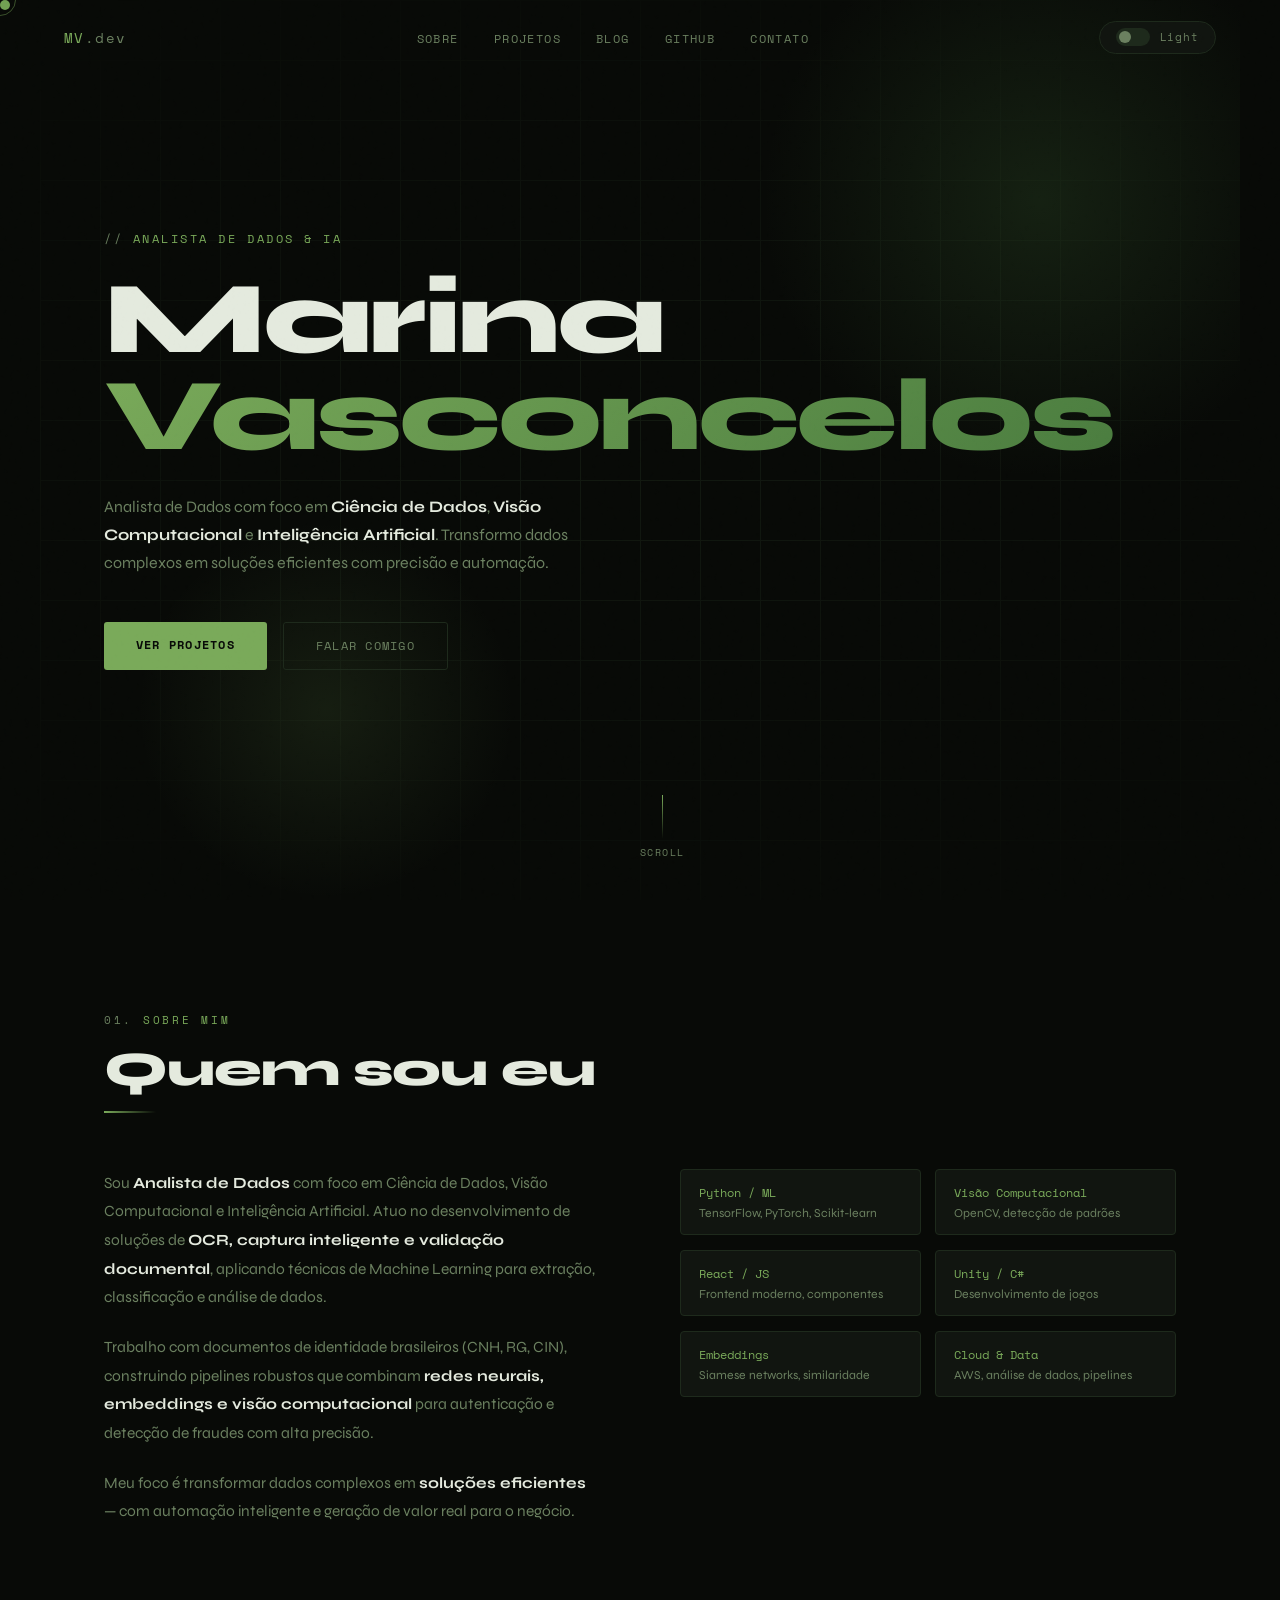
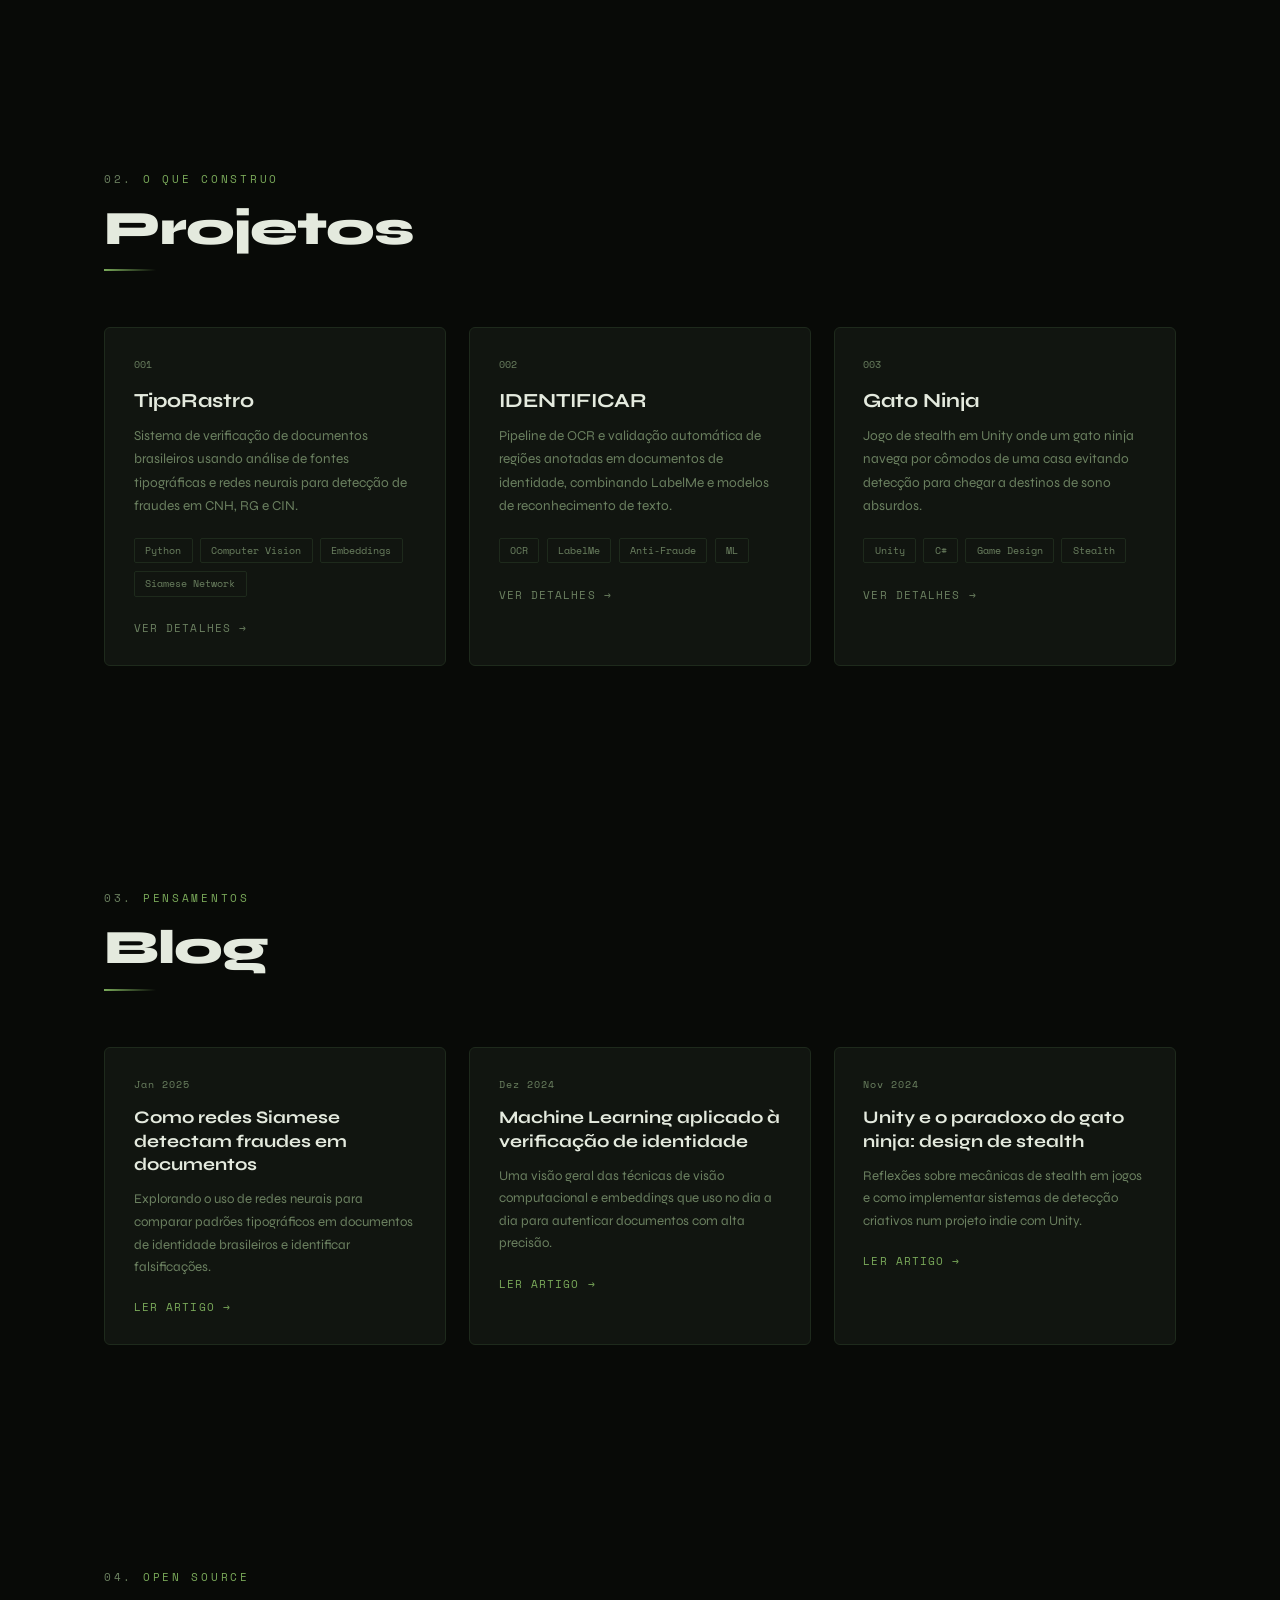
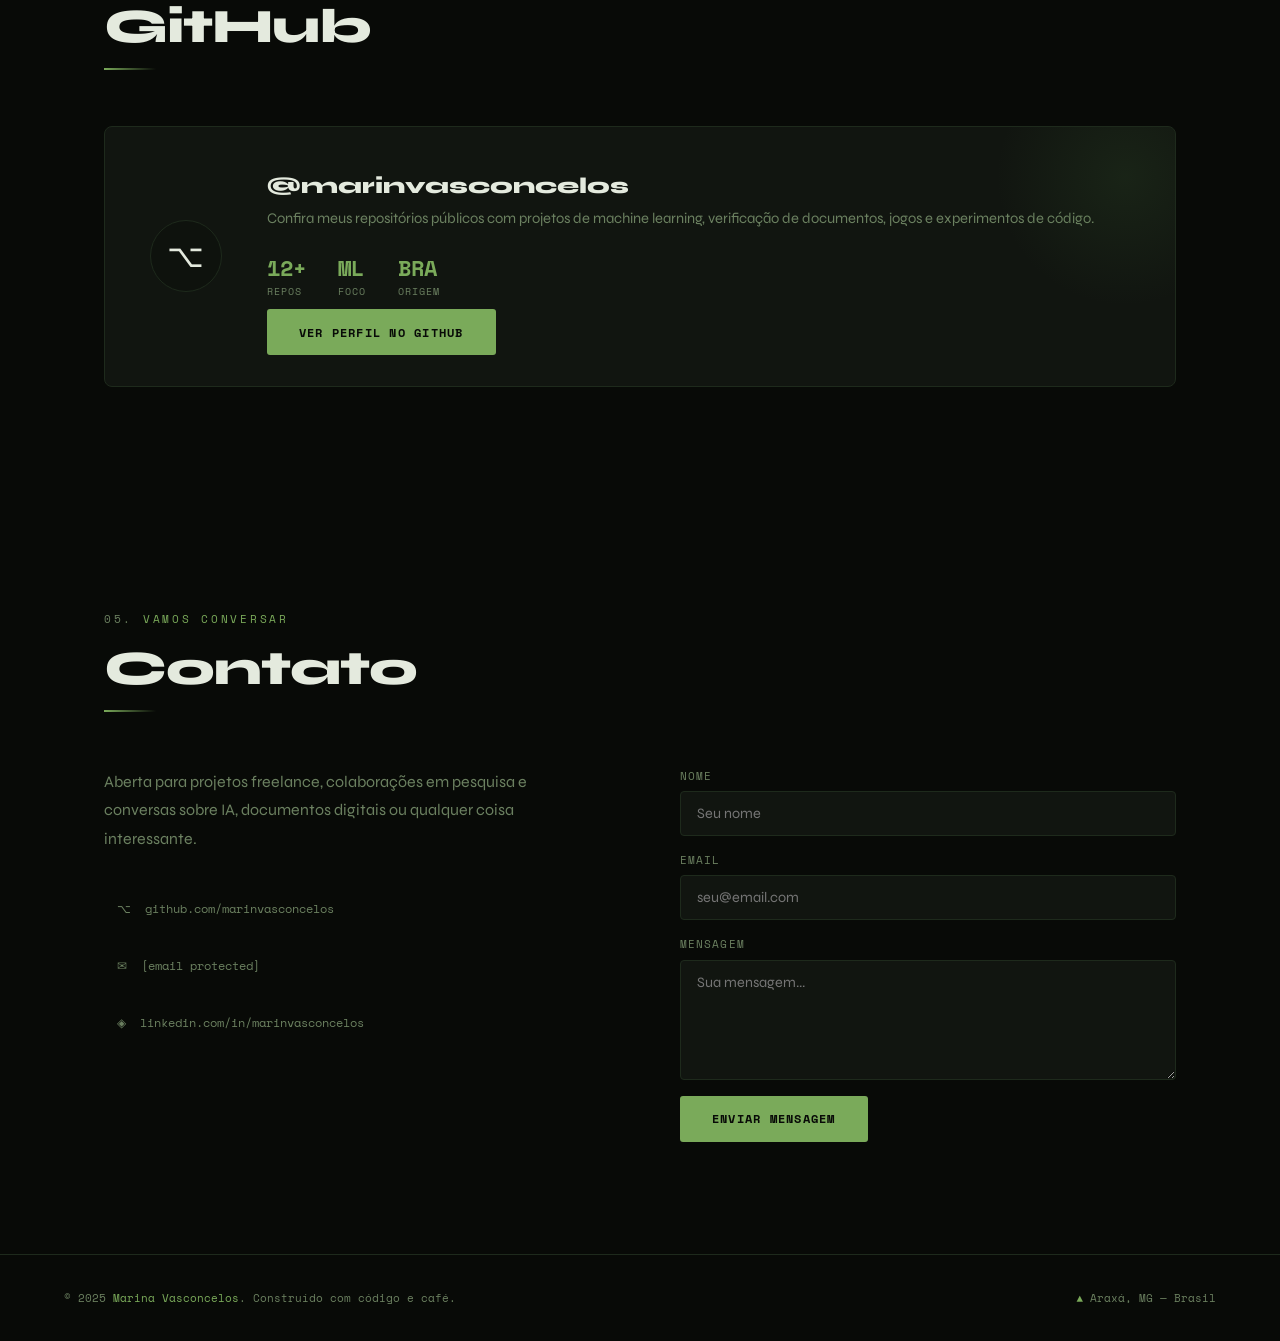
==== commit 9b7fd313: "Rename index (3).html to index.html" ====
--- a/index.html
+++ b/index.html
@@ -1,6 +1,3 @@
-ex · HTML
-Copiar
-
 <!DOCTYPE html>
 <html lang="pt-BR" data-theme="dark">
 <head>
@@ -178,10 +175,6 @@
     .section-title { font-size: clamp(1.9rem, 4vw, 3rem); font-weight: 800; letter-spacing: -0.02em; margin-bottom: 0.8rem; }
     .section-line { width: 52px; height: 2px; background: linear-gradient(90deg, var(--neon), transparent); margin-bottom: 3.5rem; }
 
-    /* SCROLL REVEAL — threshold baixo para aparecer mais rápido */
-    .reveal { opacity: 0; transform: translateY(22px); transition: opacity 0.5s ease, transform 0.5s ease; }
-    .reveal.visible { opacity: 1; transform: none; }
-
     /* ABOUT */
     .about-grid { display: grid; grid-template-columns: 1fr 1fr; gap: 5rem; align-items: start; }
     .about-text p { color: var(--muted); line-height: 1.85; font-size: 0.97rem; margin-bottom: 1.3rem; }
@@ -252,6 +245,23 @@
       .about-grid, .contact-wrap { grid-template-columns: 1fr; gap: 2.5rem; }
       .github-box { flex-direction: column; }
     }
+    /* MODAL */
+    #modal-overlay { display: none; }
+    #modal-overlay.open { display: flex !important; }
+    #modal-box { animation: modalIn 0.25s ease; }
+    @keyframes modalIn { from{opacity:0; transform:translateY(20px)} to{opacity:1; transform:translateY(0)} }
+    #modal-close:hover { border-color: var(--neon); color: var(--neon); }
+    .modal-num { font-family: 'Space Mono', monospace; font-size: 0.65rem; color: var(--muted); margin-bottom: 0.8rem; }
+    .modal-title { font-size: 1.7rem; font-weight: 800; letter-spacing: -0.02em; margin-bottom: 0.5rem; }
+    .modal-date { font-family: 'Space Mono', monospace; font-size: 0.68rem; color: var(--muted); letter-spacing: 0.1em; margin-bottom: 1.2rem; }
+    .modal-tags { display: flex; flex-wrap: wrap; gap: 0.45rem; margin-bottom: 1.5rem; }
+    .modal-divider { height: 1px; background: var(--border); margin-bottom: 1.5rem; }
+    .modal-body { font-size: 0.95rem; color: var(--muted); line-height: 1.9; }
+    .modal-body p { margin-bottom: 1.1rem; }
+    .modal-body strong { color: var(--text); }
+    .modal-body h4 { color: var(--neon); font-family: 'Space Mono', monospace; font-size: 0.75rem; letter-spacing: 0.12em; text-transform: uppercase; margin: 1.4rem 0 0.6rem; }
+    .modal-footer { margin-top: 2rem; padding-top: 1.5rem; border-top: 1px solid var(--border); display: flex; gap: 1rem; }
+
   </style>
 </head>
 <body>
@@ -268,7 +278,7 @@
       <li><a href="#github">GitHub</a></li>
       <li><a href="#contact">Contato</a></li>
     </ul>
-    <button id="theme-toggle" onclick="toggleTheme()">
+    <button id="theme-toggle">
       <div class="toggle-track"><div class="toggle-thumb"></div></div>
       <span id="theme-label">Light</span>
     </button>
@@ -294,16 +304,16 @@
   </section>
 
   <section id="about">
-    <p class="section-label reveal" data-num="01">Sobre mim</p>
-    <h2 class="section-title reveal">Quem sou eu</h2>
-    <div class="section-line reveal"></div>
+    <p class="section-label" data-num="01">Sobre mim</p>
+    <h2 class="section-title">Quem sou eu</h2>
+    <div class="section-line"></div>
     <div class="about-grid">
-      <div class="about-text reveal">
+      <div class="about-text">
         <p>Sou <strong>Analista de Dados</strong> com foco em Ciência de Dados, Visão Computacional e Inteligência Artificial. Atuo no desenvolvimento de soluções de <strong>OCR, captura inteligente e validação documental</strong>, aplicando técnicas de Machine Learning para extração, classificação e análise de dados.</p>
         <p>Trabalho com documentos de identidade brasileiros (CNH, RG, CIN), construindo pipelines robustos que combinam <strong>redes neurais, embeddings e visão computacional</strong> para autenticação e detecção de fraudes com alta precisão.</p>
         <p>Meu foco é transformar dados complexos em <strong>soluções eficientes</strong> — com automação inteligente e geração de valor real para o negócio.</p>
       </div>
-      <div class="skills-grid reveal">
+      <div class="skills-grid">
         <div class="skill-item"><div class="skill-name">Python / ML</div><div class="skill-desc">TensorFlow, PyTorch, Scikit-learn</div></div>
         <div class="skill-item"><div class="skill-name">Visão Computacional</div><div class="skill-desc">OpenCV, detecção de padrões</div></div>
         <div class="skill-item"><div class="skill-name">React / JS</div><div class="skill-desc">Frontend moderno, componentes</div></div>
@@ -315,65 +325,65 @@
   </section>
 
   <section id="projects">
-    <p class="section-label reveal" data-num="02">O que construo</p>
-    <h2 class="section-title reveal">Projetos</h2>
-    <div class="section-line reveal"></div>
+    <p class="section-label" data-num="02">O que construo</p>
+    <h2 class="section-title">Projetos</h2>
+    <div class="section-line"></div>
     <div class="projects-grid">
-      <div class="project-card reveal">
+      <div class="project-card" onclick="openModal('proj', 0)" style="cursor:pointer;">
         <div class="project-num">001</div>
         <div class="project-name">TipoRastro</div>
         <p class="project-desc">Sistema de verificação de documentos brasileiros usando análise de fontes tipográficas e redes neurais para detecção de fraudes em CNH, RG e CIN.</p>
         <div class="project-tags"><span class="tag">Python</span><span class="tag">Computer Vision</span><span class="tag">Embeddings</span><span class="tag">Siamese Network</span></div>
-        <a href="https://github.com/marinvasconcelos" class="project-link" target="_blank">GitHub →</a>
-      </div>
-      <div class="project-card reveal">
+        <span class="project-link">Ver detalhes →</span>
+      </div>
+      <div class="project-card" onclick="openModal('proj', 1)" style="cursor:pointer;">
         <div class="project-num">002</div>
         <div class="project-name">IDENTIFICAR</div>
         <p class="project-desc">Pipeline de OCR e validação automática de regiões anotadas em documentos de identidade, combinando LabelMe e modelos de reconhecimento de texto.</p>
         <div class="project-tags"><span class="tag">OCR</span><span class="tag">LabelMe</span><span class="tag">Anti-Fraude</span><span class="tag">ML</span></div>
-        <a href="https://github.com/marinvasconcelos" class="project-link" target="_blank">GitHub →</a>
-      </div>
-      <div class="project-card reveal">
+        <span class="project-link">Ver detalhes →</span>
+      </div>
+      <div class="project-card" onclick="openModal('proj', 2)" style="cursor:pointer;">
         <div class="project-num">003</div>
         <div class="project-name">Gato Ninja</div>
         <p class="project-desc">Jogo de stealth em Unity onde um gato ninja navega por cômodos de uma casa evitando detecção para chegar a destinos de sono absurdos.</p>
         <div class="project-tags"><span class="tag">Unity</span><span class="tag">C#</span><span class="tag">Game Design</span><span class="tag">Stealth</span></div>
-        <a href="https://github.com/marinvasconcelos" class="project-link" target="_blank">GitHub →</a>
+        <span class="project-link">Ver detalhes →</span>
       </div>
     </div>
   </section>
 
   <section id="blog">
-    <p class="section-label reveal" data-num="03">Pensamentos</p>
-    <h2 class="section-title reveal">Blog</h2>
-    <div class="section-line reveal"></div>
+    <p class="section-label" data-num="03">Pensamentos</p>
+    <h2 class="section-title">Blog</h2>
+    <div class="section-line"></div>
     <div class="blog-grid">
-      <a href="#" class="blog-card reveal">
+      <div class="blog-card" onclick="openModal('blog', 0)" style="cursor:pointer;">
         <div class="blog-date">Jan 2025</div>
         <div class="blog-title">Como redes Siamese detectam fraudes em documentos</div>
         <p class="blog-excerpt">Explorando o uso de redes neurais para comparar padrões tipográficos em documentos de identidade brasileiros e identificar falsificações.</p>
         <span class="blog-read">Ler artigo</span>
-      </a>
-      <a href="#" class="blog-card reveal">
+      </div>
+      <div class="blog-card" onclick="openModal('blog', 1)" style="cursor:pointer;">
         <div class="blog-date">Dez 2024</div>
         <div class="blog-title">Machine Learning aplicado à verificação de identidade</div>
         <p class="blog-excerpt">Uma visão geral das técnicas de visão computacional e embeddings que uso no dia a dia para autenticar documentos com alta precisão.</p>
         <span class="blog-read">Ler artigo</span>
-      </a>
-      <a href="#" class="blog-card reveal">
+      </div>
+      <div class="blog-card" onclick="openModal('blog', 2)" style="cursor:pointer;">
         <div class="blog-date">Nov 2024</div>
         <div class="blog-title">Unity e o paradoxo do gato ninja: design de stealth</div>
         <p class="blog-excerpt">Reflexões sobre mecânicas de stealth em jogos e como implementar sistemas de detecção criativos num projeto indie com Unity.</p>
         <span class="blog-read">Ler artigo</span>
-      </a>
+      </div>
     </div>
   </section>
 
   <section id="github">
-    <p class="section-label reveal" data-num="04">Open source</p>
-    <h2 class="section-title reveal">GitHub</h2>
-    <div class="section-line reveal"></div>
-    <div class="github-box reveal">
+    <p class="section-label" data-num="04">Open source</p>
+    <h2 class="section-title">GitHub</h2>
+    <div class="section-line"></div>
+    <div class="github-box">
       <div class="github-icon">⌥</div>
       <div class="github-content">
         <h3>@marinvasconcelos</h3>
@@ -389,19 +399,19 @@
   </section>
 
   <section id="contact">
-    <p class="section-label reveal" data-num="05">Vamos conversar</p>
-    <h2 class="section-title reveal">Contato</h2>
-    <div class="section-line reveal"></div>
+    <p class="section-label" data-num="05">Vamos conversar</p>
+    <h2 class="section-title">Contato</h2>
+    <div class="section-line"></div>
     <div class="contact-wrap">
-      <div class="contact-info reveal">
+      <div class="contact-info">
         <p>Aberta para projetos freelance, colaborações em pesquisa e conversas sobre IA, documentos digitais ou qualquer coisa interessante.</p>
         <div class="contact-links">
           <a href="https://github.com/marinvasconcelos" class="contact-link" target="_blank"><span>⌥</span> github.com/marinvasconcelos</a>
-          <a href="mailto:marina@email.com" class="contact-link"><span>✉</span> marina@email.com</a>
+          <a href="/cdn-cgi/l/email-protection#c0ada1b2a9aea180a5ada1a9aceea3afad" class="contact-link"><span>✉</span> <span class="__cf_email__" data-cfemail="caa7abb8a3a4ab8aafa7aba3a6e4a9a5a7">[email&#160;protected]</span></a>
           <a href="https://linkedin.com/in/marinvasconcelos" class="contact-link" target="_blank"><span>◈</span> linkedin.com/in/marinvasconcelos</a>
         </div>
       </div>
-      <form class="contact-form reveal" onsubmit="handleSubmit(event)">
+      <form class="contact-form" onsubmit="handleSubmit(event)">
         <div class="form-group"><label>Nome</label><input type="text" placeholder="Seu nome" /></div>
         <div class="form-group"><label>Email</label><input type="email" placeholder="seu@email.com" /></div>
         <div class="form-group"><label>Mensagem</label><textarea placeholder="Sua mensagem..."></textarea></div>
@@ -410,62 +420,192 @@
     </div>
   </section>
 
+  <!-- MODAL -->
+  <div id="modal-overlay" style="display:none; position:fixed; inset:0; z-index:2000; background:rgba(0,0,0,0.75); backdrop-filter:blur(6px); align-items:center; justify-content:center; padding:1.5rem;">
+    <div id="modal-box" style="background:var(--card); border:1px solid var(--border); border-radius:10px; max-width:680px; width:100%; max-height:88vh; overflow-y:auto; position:relative; padding:2.5rem;">
+      <button id="modal-close" style="position:absolute; top:1.2rem; right:1.2rem; background:var(--bg2); border:1px solid var(--border); border-radius:50%; width:32px; height:32px; color:var(--muted); font-size:1rem; cursor:pointer; display:flex; align-items:center; justify-content:center; transition:all 0.2s;">✕</button>
+      <div id="modal-content"></div>
+    </div>
+  </div>
+
   <footer>
     <p>© 2025 <a href="#">Marina Vasconcelos</a>. Construído com código e café.</p>
     <p><span style="color:var(--neon)">▲</span> Araxá, MG — Brasil</p>
   </footer>
 
   <script>
-    // THEME TOGGLE — usa data-theme no <html>, sem depender de localStorage no preview
-    function toggleTheme() {
-      const html = document.documentElement;
-      const going = html.getAttribute('data-theme') === 'dark' ? 'light' : 'dark';
-      html.setAttribute('data-theme', going);
-      document.getElementById('theme-label').textContent = going === 'light' ? 'Dark' : 'Light';
-      try { localStorage.setItem('theme', going); } catch(e) {}
-    }
-    // Restaura preferência salva (funciona fora do preview)
-    try {
-      const t = localStorage.getItem('theme');
-      if (t) {
-        document.documentElement.setAttribute('data-theme', t);
-        document.getElementById('theme-label').textContent = t === 'light' ? 'Dark' : 'Light';
+    // DADOS DOS MODAIS
+    var DATA = {
+      proj: [
+        {
+          num: '001',
+          title: 'TipoRastro',
+          tags: ['Python', 'Computer Vision', 'Embeddings', 'Siamese Network', 'PyTorch'],
+          github: 'https://github.com/marinvasconcelos',
+          body: `
+            <h4>Sobre o projeto</h4>
+            <p>O <strong>TipoRastro</strong> é um sistema inteligente de verificação de autenticidade para documentos de identidade brasileiros (CNH, RG, CIN). A solução analisa padrões tipográficos e microdetalhes visuais que são praticamente impossíveis de replicar manualmente em documentos falsificados.</p>
+            <h4>Como funciona</h4>
+            <p>O pipeline combina <strong>redes Siamese</strong> para comparação de similaridade visual com embeddings de caracteres extraídos via OCR. Cada fonte tipográfica presente no documento é mapeada e comparada com uma base de referência de documentos legítimos.</p>
+            <p>O modelo gera um <strong>score de autenticidade</strong> por região do documento, destacando áreas suspeitas de adulteração com alta precisão.</p>
+            <h4>Resultados</h4>
+            <p>Redução significativa de falsos negativos na detecção de fraudes documentais, com tempo de análise inferior a 2 segundos por documento.</p>
+          `
+        },
+        {
+          num: '002',
+          title: 'IDENTIFICAR',
+          tags: ['OCR', 'LabelMe', 'Anti-Fraude', 'ML', 'Python'],
+          github: 'https://github.com/marinvasconcelos',
+          body: `
+            <h4>Sobre o projeto</h4>
+            <p>O <strong>IDENTIFICAR</strong> é um pipeline de validação documental que automatiza a conferência de regiões anotadas em documentos de identidade. Integra ferramentas de anotação como LabelMe com modelos de OCR para garantir qualidade e consistência nos dados.</p>
+            <h4>Como funciona</h4>
+            <p>O sistema recebe imagens anotadas, extrai as regiões de interesse e aplica <strong>reconhecimento óptico de caracteres</strong> para validar se os dados presentes batem com o padrão esperado para cada campo (nome, CPF, data de nascimento, etc.).</p>
+            <p>Um módulo de classificação ML identifica automaticamente inconsistências e marca regiões com baixa confiança para revisão humana.</p>
+            <h4>Impacto</h4>
+            <p>Automatizou mais de 80% das validações manuais no fluxo de captura documental, acelerando o processo de onboarding com alta precisão.</p>
+          `
+        },
+        {
+          num: '003',
+          title: 'Gato Ninja',
+          tags: ['Unity', 'C#', 'Game Design', 'Stealth', 'Indie'],
+          github: 'https://github.com/marinvasconcelos',
+          body: `
+            <h4>Sobre o projeto</h4>
+            <p><strong>Gato Ninja</strong> é um jogo indie de stealth desenvolvido em Unity onde você controla um gato sorrateiro que precisa atravessar os cômodos de uma casa sem ser detectado — tudo isso para alcançar o lugar mais absurdo e confortável para dormir.</p>
+            <h4>Mecânicas</h4>
+            <p>O jogo conta com um sistema de <strong>cone de visão dinâmico</strong> para os NPCs (humanos da casa), movimentação furtiva com diferentes velocidades, e destinos de sono gerados aleatoriamente a cada partida — da cesta de roupas sujas ao teclado do computador.</p>
+            <p>Cada fase apresenta novos obstáculos: aspiradores robô, crianças barulhentas e cachorros com faro aguçado.</p>
+            <h4>Status</h4>
+            <p>Em desenvolvimento ativo. Primeiras fases jogáveis disponíveis no repositório.</p>
+          `
+        }
+      ],
+      blog: [
+        {
+          date: 'Janeiro 2025',
+          title: 'Como redes Siamese detectam fraudes em documentos',
+          body: `
+            <h4>Introdução</h4>
+            <p>Detectar documentos falsificados é um desafio que cresce junto com a sofisticação das ferramentas de edição de imagem. Neste artigo, exploro como as <strong>redes Siamese</strong> se tornaram uma das abordagens mais eficazes para esse problema.</p>
+            <h4>O que são redes Siamese?</h4>
+            <p>Uma rede Siamese é composta por <strong>duas redes neurais com pesos compartilhados</strong> que recebem dois inputs diferentes e aprendem a medir a distância entre eles. Em vez de classificar "falso ou verdadeiro" diretamente, elas aprendem a responder: "esses dois documentos vieram da mesma fonte?"</p>
+            <h4>Aplicação prática</h4>
+            <p>No contexto de documentos brasileiros, treinamos o modelo para comparar regiões tipográficas — como a fonte usada no nome, no CPF e na data de nascimento. Documentos adulterados costumam apresentar <strong>inconsistências sutis de espaçamento, peso e curvas</strong> nas letras que o modelo aprende a identificar.</p>
+            <h4>Resultados</h4>
+            <p>Com um dataset balanceado de documentos legítimos e falsificados, atingimos métricas acima de 94% de precisão na detecção, com baixa taxa de falsos positivos — fundamental para não prejudicar usuários legítimos.</p>
+          `
+        },
+        {
+          date: 'Dezembro 2024',
+          title: 'Machine Learning aplicado à verificação de identidade',
+          body: `
+            <h4>O problema</h4>
+            <p>A validação de documentos de identidade no Brasil enfrenta um desafio duplo: o volume massivo de documentos a processar e a diversidade de formatos entre estados e anos de emissão. Nenhuma regra manual consegue cobrir todos os casos.</p>
+            <h4>A abordagem com ML</h4>
+            <p>Em vez de regras fixas, treinamos modelos para aprender os <strong>padrões visuais e textuais de documentos autênticos</strong>. Isso inclui desde a geometria dos campos até as microestruturas das fontes tipográficas oficiais.</p>
+            <h4>Técnicas utilizadas</h4>
+            <p>Combinamos <strong>OCR adaptativo</strong> para extração de texto, <strong>embeddings visuais</strong> com CNNs para análise de regiões específicas, e um modelo de ensemble final que integra os sinais de diferentes módulos para gerar um score único de confiança.</p>
+            <h4>Lições aprendidas</h4>
+            <p>O maior aprendizado foi que a qualidade dos dados de treinamento importa mais que a arquitetura do modelo. Investir em anotação cuidadosa e diversificada foi o que mais moveu os resultados.</p>
+          `
+        },
+        {
+          date: 'Novembro 2024',
+          title: 'Unity e o paradoxo do gato ninja: design de stealth',
+          body: `
+            <h4>A ideia absurda que virou projeto</h4>
+            <p>Tudo começou com uma pergunta: e se o stealth não fosse sobre salvar o mundo, mas sobre encontrar o lugar mais inusitado para tirar uma soneca? Assim nasceu o <strong>Gato Ninja</strong> — e junto com ele, vários aprendizados sobre design de jogos furtivos.</p>
+            <h4>O desafio do stealth em Unity</h4>
+            <p>Implementar um sistema de detecção crível é mais complexo do que parece. É preciso equilibrar <strong>previsibilidade</strong> (o jogador precisa entender as regras) com <strong>surpresa</strong> (o jogo não pode ser trivial). Usamos cones de visão com raycasting e um sistema de alerta em três estágios: curioso, suspeito e detectado.</p>
+            <h4>O paradoxo</h4>
+            <p>O "paradoxo do gato ninja" é que quanto mais absurdo o destino final (dormir dentro da geladeira, por exemplo), mais motivado o jogador fica para executar uma fuga perfeita e silenciosa. O humor e o stealth se alimentam mutuamente.</p>
+            <h4>Próximos passos</h4>
+            <p>Estou adicionando geração procedural de layouts de cômodos e um sistema de reputação: quanto mais vezes o gato for pego, mais desconfiados os humanos ficam nas partidas seguintes.</p>
+          `
+        }
+      ]
+    };
+
+    document.addEventListener('DOMContentLoaded', function() {
+
+      // MODAL
+      var overlay = document.getElementById('modal-overlay');
+      var content = document.getElementById('modal-content');
+      var closeBtn = document.getElementById('modal-close');
+
+      window.openModal = function(type, idx) {
+        var d = DATA[type][idx];
+        var tagsHtml = '';
+        if (d.tags) d.tags.forEach(function(t) { tagsHtml += '<span class="tag">' + t + '</span>'; });
+        var footerHtml = '';
+        if (d.github) footerHtml = '<div class="modal-footer"><a href="' + d.github + '" target="_blank" class="btn btn-primary">Ver no GitHub</a></div>';
+
+        content.innerHTML =
+          (d.num ? '<div class="modal-num">' + d.num + '</div>' : '') +
+          '<div class="modal-title">' + d.title + '</div>' +
+          (d.date ? '<div class="modal-date">' + d.date + '</div>' : '') +
+          (tagsHtml ? '<div class="modal-tags">' + tagsHtml + '</div>' : '') +
+          '<div class="modal-divider"></div>' +
+          '<div class="modal-body">' + d.body + '</div>' +
+          footerHtml;
+
+        overlay.classList.add('open');
+        document.body.style.overflow = 'hidden';
+      };
+
+      function closeModal() {
+        overlay.classList.remove('open');
+        document.body.style.overflow = '';
       }
-    } catch(e) {}
-
-    // CURSOR
-    const cursor = document.getElementById('cursor');
-    const ring   = document.getElementById('cursor-ring');
-    let mx=0, my=0, rx=0, ry=0;
-    document.addEventListener('mousemove', e => {
-      mx = e.clientX; my = e.clientY;
-      cursor.style.transform = `translate(${mx-5}px,${my-5}px)`;
+
+      closeBtn.addEventListener('click', closeModal);
+      overlay.addEventListener('click', function(e) { if (e.target === overlay) closeModal(); });
+      document.addEventListener('keydown', function(e) { if (e.key === 'Escape') closeModal(); });
+
+      // THEME TOGGLE
+      var btn = document.getElementById('theme-toggle');
+      var label = document.getElementById('theme-label');
+      var html = document.documentElement;
+      btn.addEventListener('click', function() {
+        var isDark = html.getAttribute('data-theme') === 'dark';
+        html.setAttribute('data-theme', isDark ? 'light' : 'dark');
+        label.textContent = isDark ? 'Dark' : 'Light';
+      });
+
+      // CURSOR
+      var cursor = document.getElementById('cursor');
+      var ring = document.getElementById('cursor-ring');
+      var mx=0, my=0, rx=0, ry=0;
+      document.addEventListener('mousemove', function(e) {
+        mx = e.clientX; my = e.clientY;
+        cursor.style.transform = 'translate('+(mx-5)+'px,'+(my-5)+'px)';
+      });
+      (function loop() {
+        rx += (mx-rx)*0.13; ry += (my-ry)*0.13;
+        ring.style.transform = 'translate('+(rx-16)+'px,'+(ry-16)+'px)';
+        requestAnimationFrame(loop);
+      })();
+
+      // NAV SCROLL
+      window.addEventListener('scroll', function() {
+        document.getElementById('navbar').classList.toggle('scrolled', window.scrollY > 40);
+      });
+
+      // FORM
+      var form = document.querySelector('.contact-form');
+      if (form) {
+        form.addEventListener('submit', function(e) {
+          e.preventDefault();
+          var b = form.querySelector('button');
+          b.textContent = 'Enviado! ✓';
+          b.style.background = 'var(--neon2)';
+          setTimeout(function() { b.textContent = 'Enviar mensagem'; b.style.background = ''; }, 3000);
+        });
+      }
+
     });
-    (function loop() {
-      rx += (mx-rx)*0.13; ry += (my-ry)*0.13;
-      ring.style.transform = `translate(${rx-16}px,${ry-16}px)`;
-      requestAnimationFrame(loop);
-    })();
-
-    // NAV SCROLL
-    window.addEventListener('scroll', () => {
-      document.getElementById('navbar').classList.toggle('scrolled', scrollY > 40);
-    });
-
-    // SCROLL REVEAL — rootMargin generoso para aparecer mais cedo
-    const obs = new IntersectionObserver(entries => {
-      entries.forEach(e => { if (e.isIntersecting) e.target.classList.add('visible'); });
-    }, { threshold: 0.05, rootMargin: '0px 0px -40px 0px' });
-    document.querySelectorAll('.reveal').forEach(el => obs.observe(el));
-
-    // FORM
-    function handleSubmit(e) {
-      e.preventDefault();
-      const btn = e.target.querySelector('button');
-      btn.textContent = 'Enviado! ✓';
-      btn.style.background = 'var(--neon2)';
-      setTimeout(() => { btn.textContent = 'Enviar mensagem'; btn.style.background = ''; }, 3000);
-    }
-  </script>
-</body>
+  </script></body>
 </html>
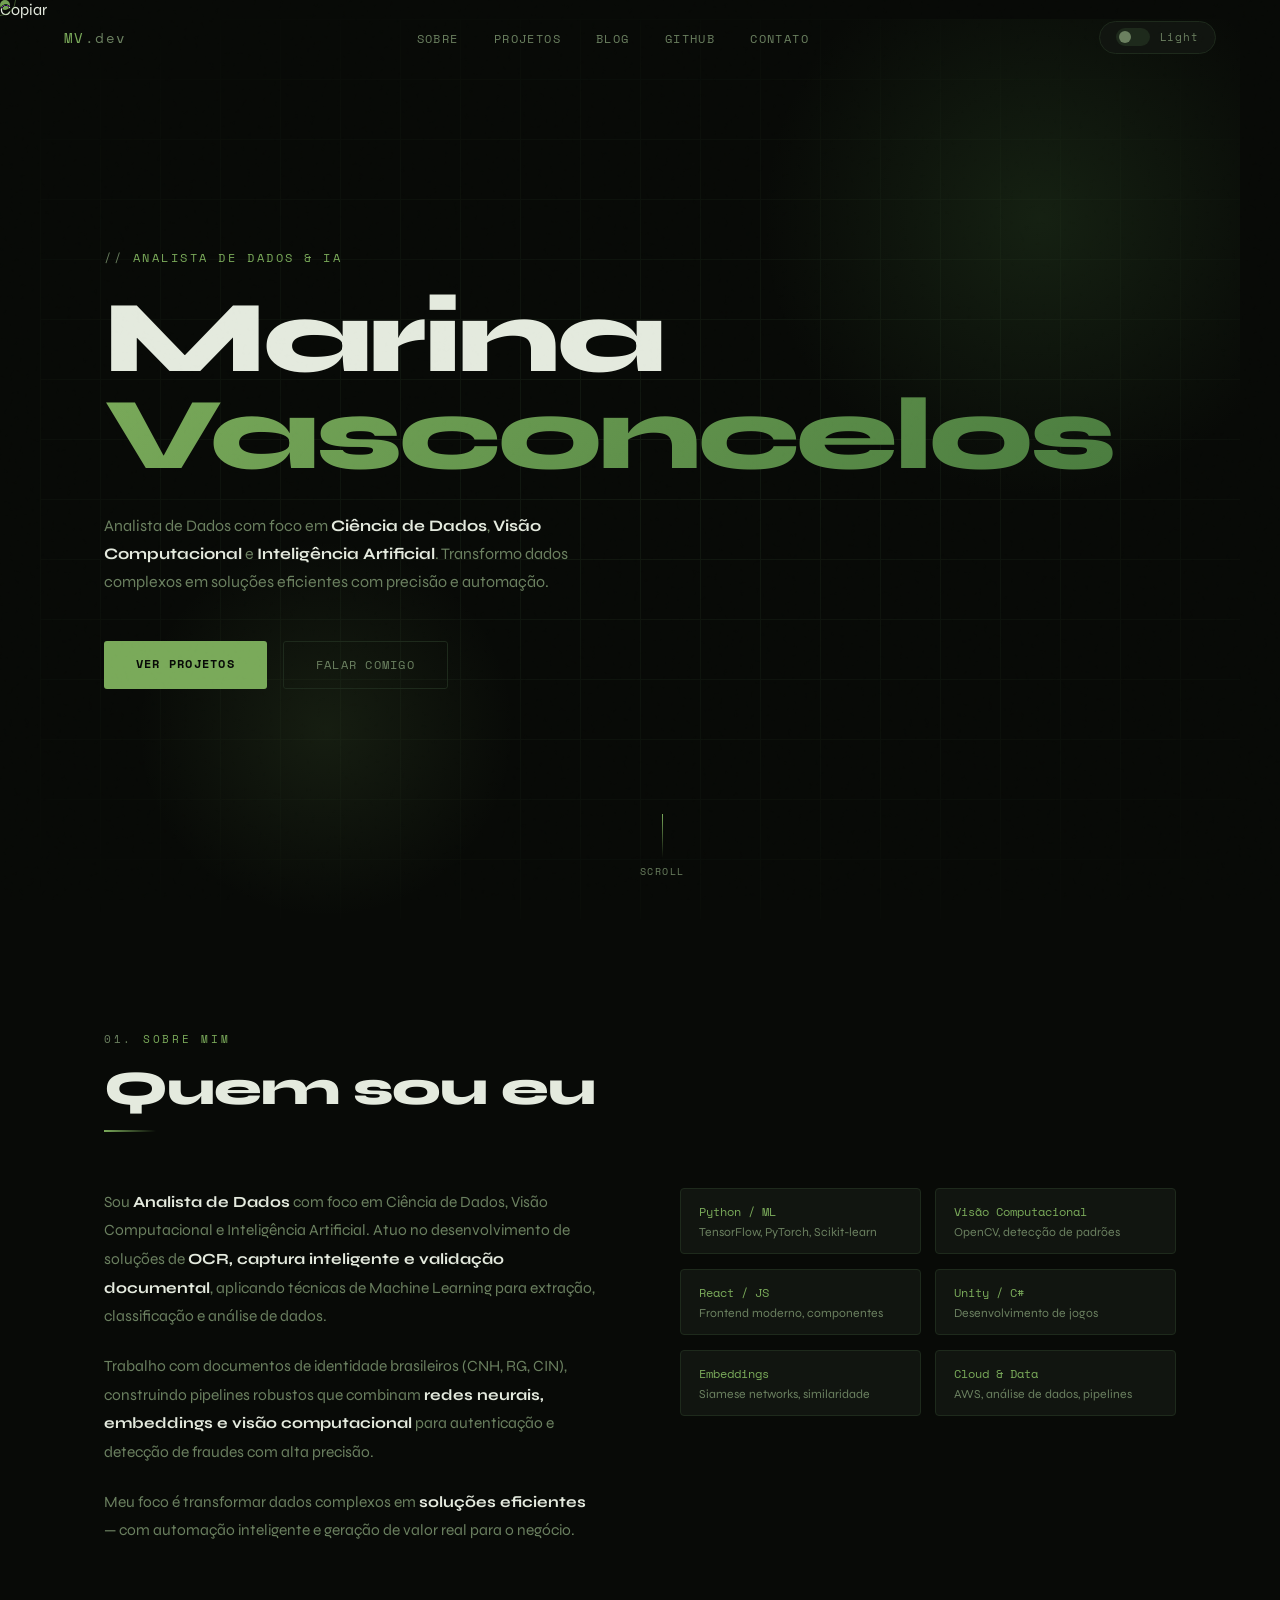
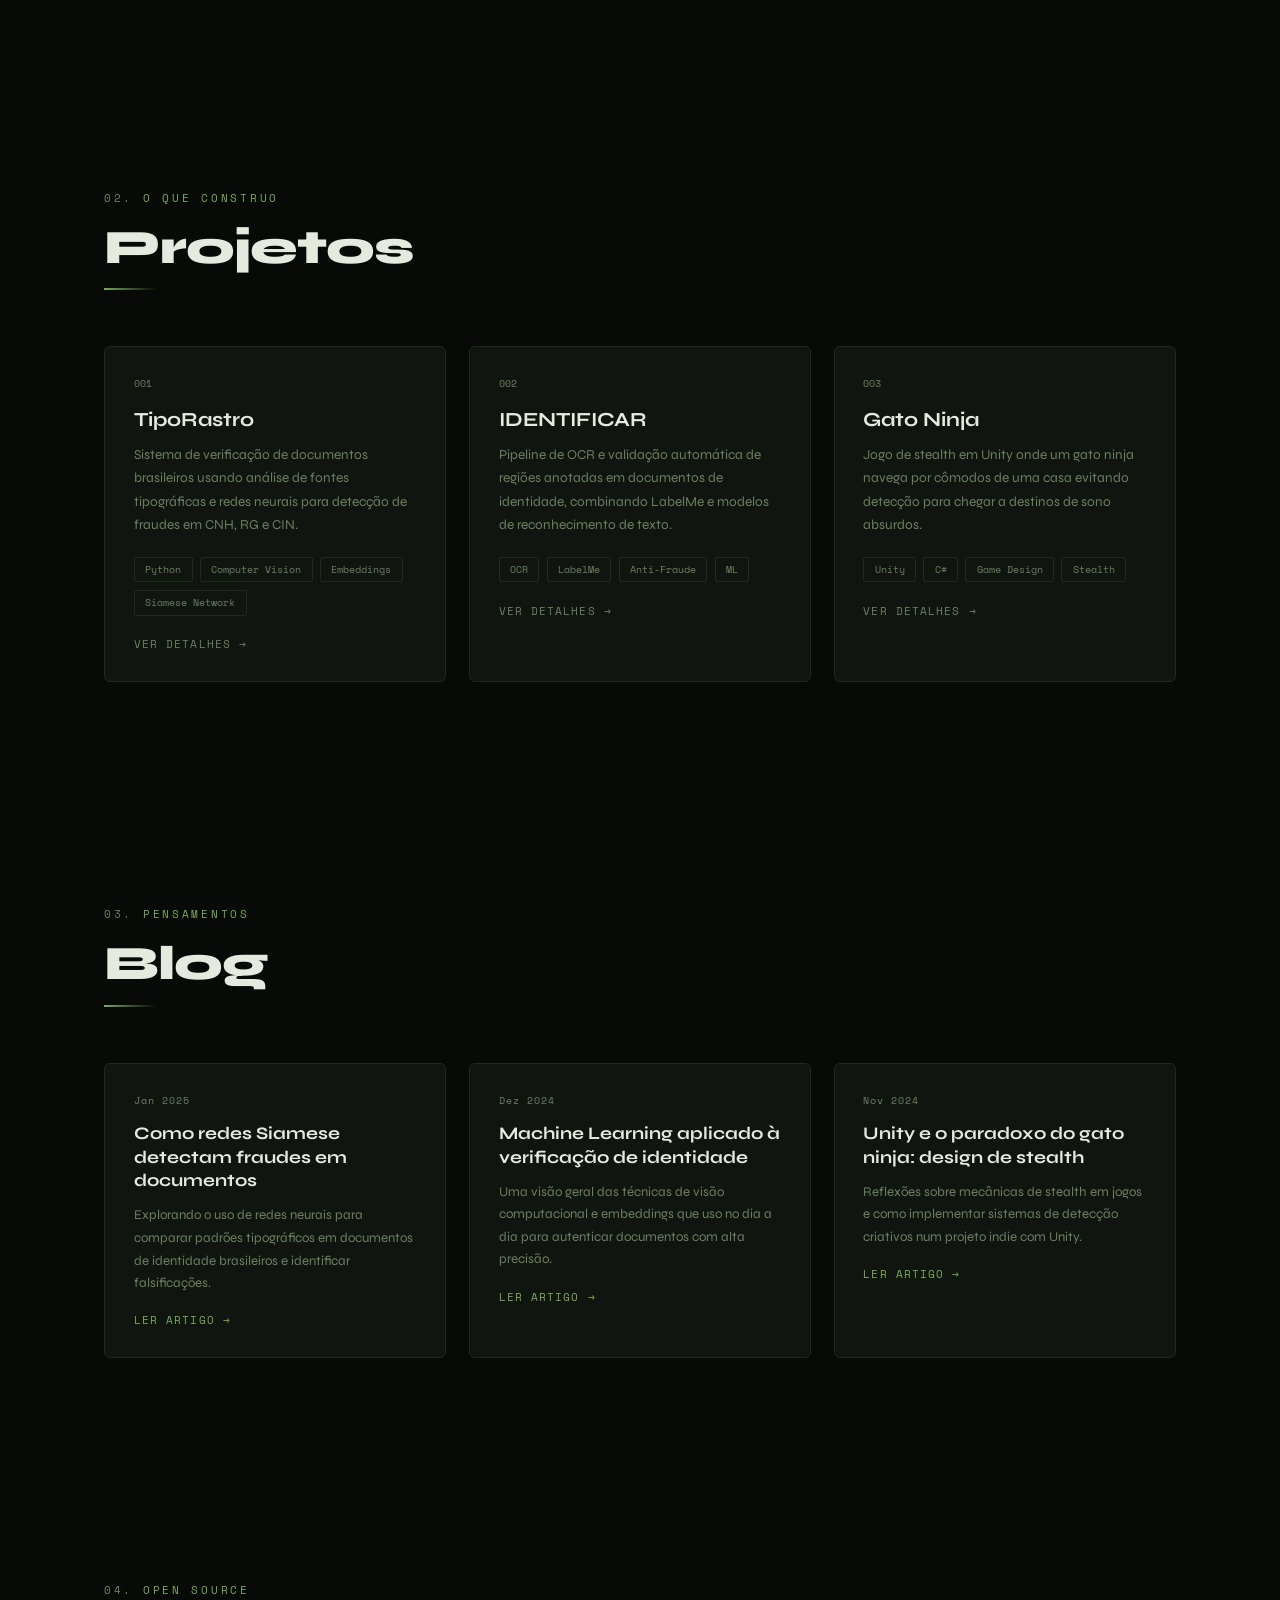
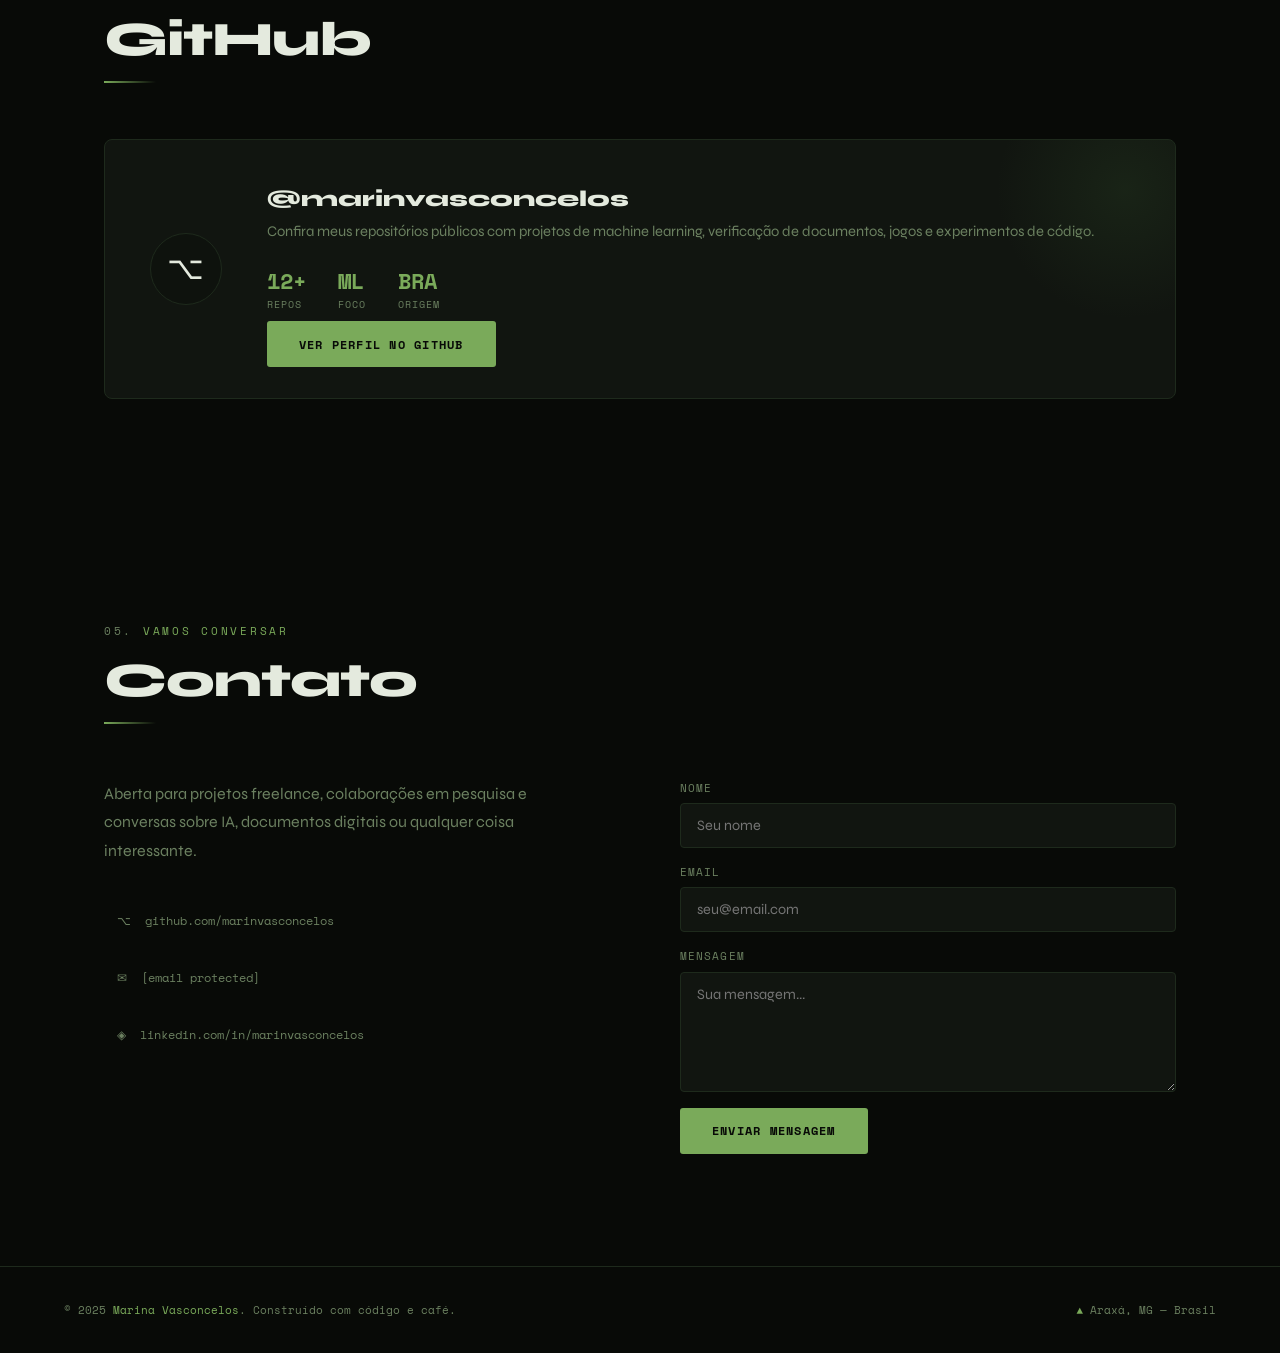
==== commit df41bb83: "Refactor modal opening logic in index.html Refactor project and blog card click handling to use data" ====
--- a/index.html
+++ b/index.html
@@ -1,3 +1,6 @@
+
+Copiar
+
 <!DOCTYPE html>
 <html lang="pt-BR" data-theme="dark">
 <head>
@@ -329,21 +332,21 @@
     <h2 class="section-title">Projetos</h2>
     <div class="section-line"></div>
     <div class="projects-grid">
-      <div class="project-card" onclick="openModal('proj', 0)" style="cursor:pointer;">
+      <div class="project-card" data-modal="proj" data-idx="0" style="cursor:pointer;">
         <div class="project-num">001</div>
         <div class="project-name">TipoRastro</div>
         <p class="project-desc">Sistema de verificação de documentos brasileiros usando análise de fontes tipográficas e redes neurais para detecção de fraudes em CNH, RG e CIN.</p>
         <div class="project-tags"><span class="tag">Python</span><span class="tag">Computer Vision</span><span class="tag">Embeddings</span><span class="tag">Siamese Network</span></div>
         <span class="project-link">Ver detalhes →</span>
       </div>
-      <div class="project-card" onclick="openModal('proj', 1)" style="cursor:pointer;">
+      <div class="project-card" data-modal="proj" data-idx="1" style="cursor:pointer;">
         <div class="project-num">002</div>
         <div class="project-name">IDENTIFICAR</div>
         <p class="project-desc">Pipeline de OCR e validação automática de regiões anotadas em documentos de identidade, combinando LabelMe e modelos de reconhecimento de texto.</p>
         <div class="project-tags"><span class="tag">OCR</span><span class="tag">LabelMe</span><span class="tag">Anti-Fraude</span><span class="tag">ML</span></div>
         <span class="project-link">Ver detalhes →</span>
       </div>
-      <div class="project-card" onclick="openModal('proj', 2)" style="cursor:pointer;">
+      <div class="project-card" data-modal="proj" data-idx="2" style="cursor:pointer;">
         <div class="project-num">003</div>
         <div class="project-name">Gato Ninja</div>
         <p class="project-desc">Jogo de stealth em Unity onde um gato ninja navega por cômodos de uma casa evitando detecção para chegar a destinos de sono absurdos.</p>
@@ -358,19 +361,19 @@
     <h2 class="section-title">Blog</h2>
     <div class="section-line"></div>
     <div class="blog-grid">
-      <div class="blog-card" onclick="openModal('blog', 0)" style="cursor:pointer;">
+      <div class="blog-card" data-modal="blog" data-idx="0" style="cursor:pointer;">
         <div class="blog-date">Jan 2025</div>
         <div class="blog-title">Como redes Siamese detectam fraudes em documentos</div>
         <p class="blog-excerpt">Explorando o uso de redes neurais para comparar padrões tipográficos em documentos de identidade brasileiros e identificar falsificações.</p>
         <span class="blog-read">Ler artigo</span>
       </div>
-      <div class="blog-card" onclick="openModal('blog', 1)" style="cursor:pointer;">
+      <div class="blog-card" data-modal="blog" data-idx="1" style="cursor:pointer;">
         <div class="blog-date">Dez 2024</div>
         <div class="blog-title">Machine Learning aplicado à verificação de identidade</div>
         <p class="blog-excerpt">Uma visão geral das técnicas de visão computacional e embeddings que uso no dia a dia para autenticar documentos com alta precisão.</p>
         <span class="blog-read">Ler artigo</span>
       </div>
-      <div class="blog-card" onclick="openModal('blog', 2)" style="cursor:pointer;">
+      <div class="blog-card" data-modal="blog" data-idx="2" style="cursor:pointer;">
         <div class="blog-date">Nov 2024</div>
         <div class="blog-title">Unity e o paradoxo do gato ninja: design de stealth</div>
         <p class="blog-excerpt">Reflexões sobre mecânicas de stealth em jogos e como implementar sistemas de detecção criativos num projeto indie com Unity.</p>
@@ -531,22 +534,21 @@
 
     document.addEventListener('DOMContentLoaded', function() {
 
-      // MODAL
+      // MODAL — event delegation, sem onclick inline
       var overlay = document.getElementById('modal-overlay');
       var content = document.getElementById('modal-content');
       var closeBtn = document.getElementById('modal-close');
 
-      window.openModal = function(type, idx) {
+      function openModal(type, idx) {
         var d = DATA[type][idx];
         var tagsHtml = '';
         if (d.tags) d.tags.forEach(function(t) { tagsHtml += '<span class="tag">' + t + '</span>'; });
-        var footerHtml = '';
-        if (d.github) footerHtml = '<div class="modal-footer"><a href="' + d.github + '" target="_blank" class="btn btn-primary">Ver no GitHub</a></div>';
+        var footerHtml = d.github ? '<div class="modal-footer"><a href="' + d.github + '" target="_blank" class="btn btn-primary">Ver no GitHub</a></div>' : '';
 
         content.innerHTML =
-          (d.num ? '<div class="modal-num">' + d.num + '</div>' : '') +
+          (d.num  ? '<div class="modal-num">'   + d.num   + '</div>' : '') +
           '<div class="modal-title">' + d.title + '</div>' +
-          (d.date ? '<div class="modal-date">' + d.date + '</div>' : '') +
+          (d.date ? '<div class="modal-date">'  + d.date  + '</div>' : '') +
           (tagsHtml ? '<div class="modal-tags">' + tagsHtml + '</div>' : '') +
           '<div class="modal-divider"></div>' +
           '<div class="modal-body">' + d.body + '</div>' +
@@ -554,12 +556,20 @@
 
         overlay.classList.add('open');
         document.body.style.overflow = 'hidden';
-      };
+      }
 
       function closeModal() {
         overlay.classList.remove('open');
         document.body.style.overflow = '';
       }
+
+      // Delega cliques nos cards via data-modal
+      document.body.addEventListener('click', function(e) {
+        var card = e.target.closest('[data-modal]');
+        if (card) {
+          openModal(card.getAttribute('data-modal'), parseInt(card.getAttribute('data-idx')));
+        }
+      });
 
       closeBtn.addEventListener('click', closeModal);
       overlay.addEventListener('click', function(e) { if (e.target === overlay) closeModal(); });
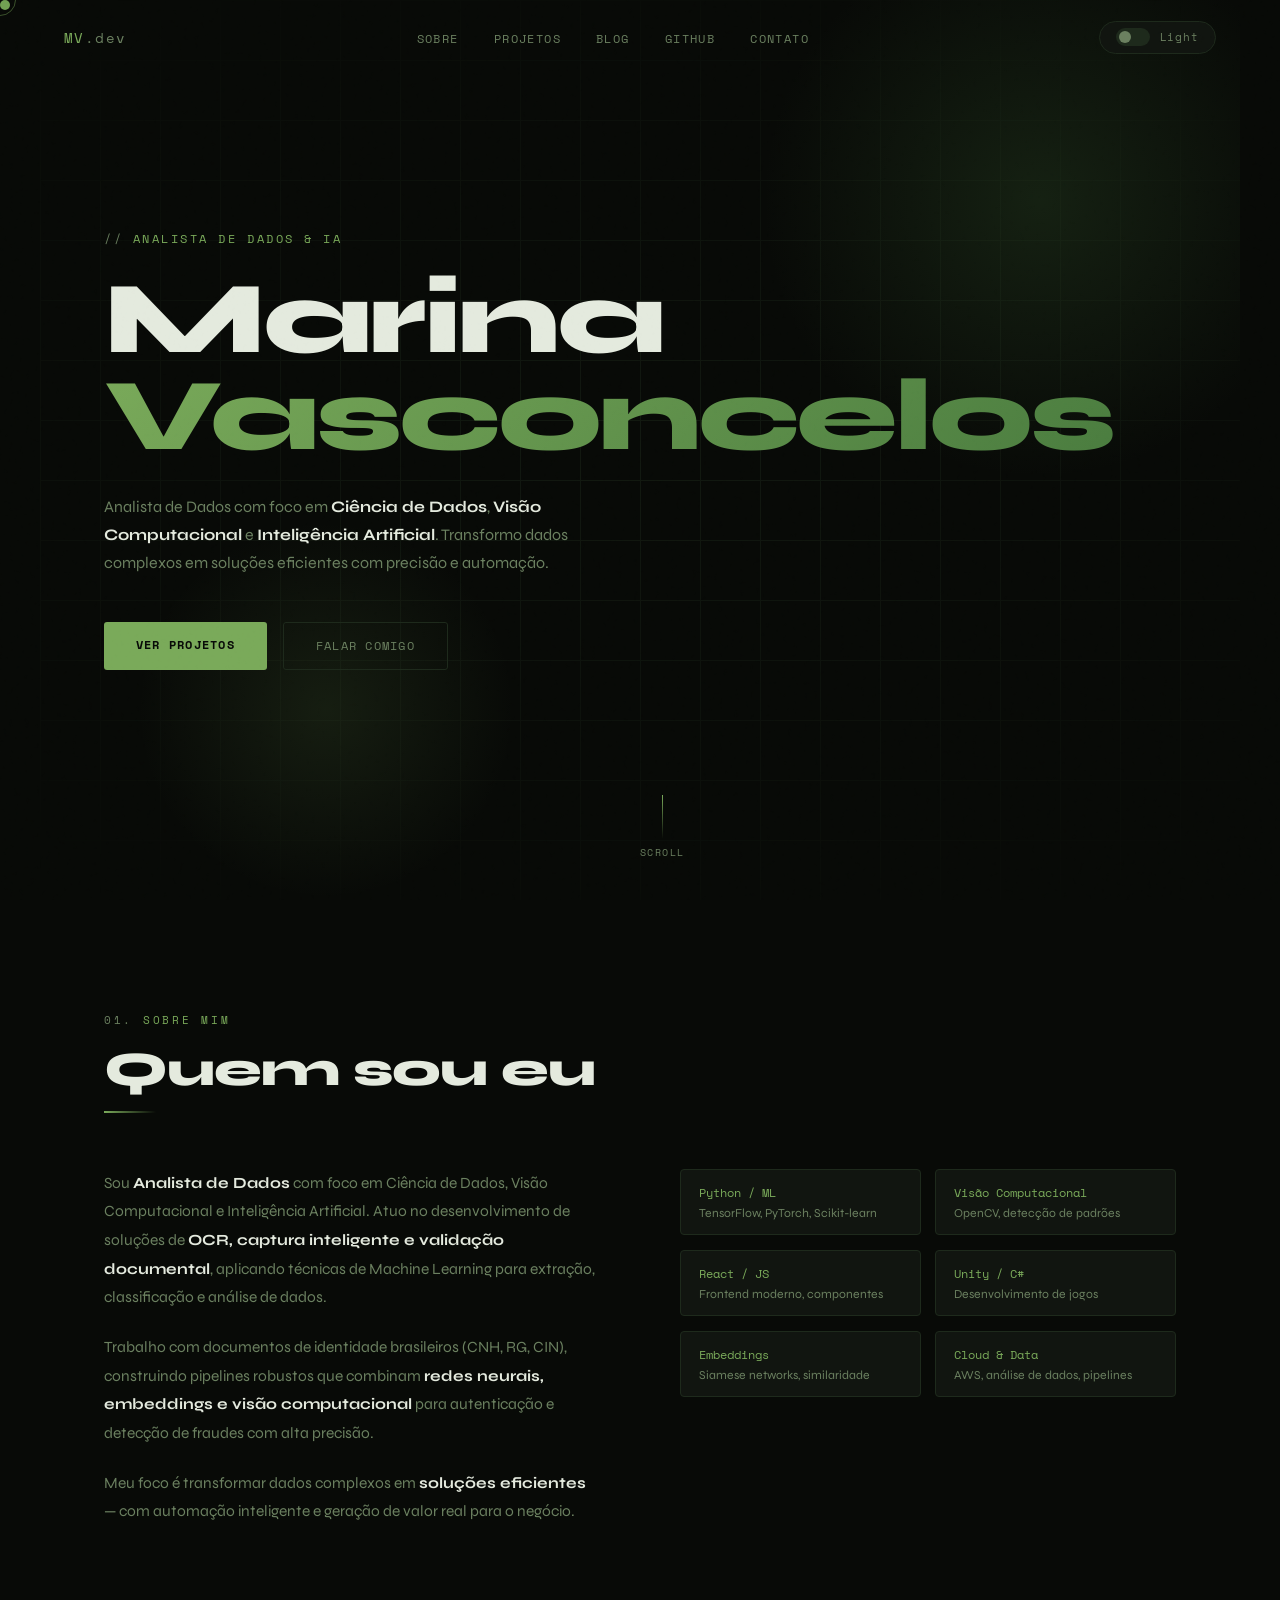
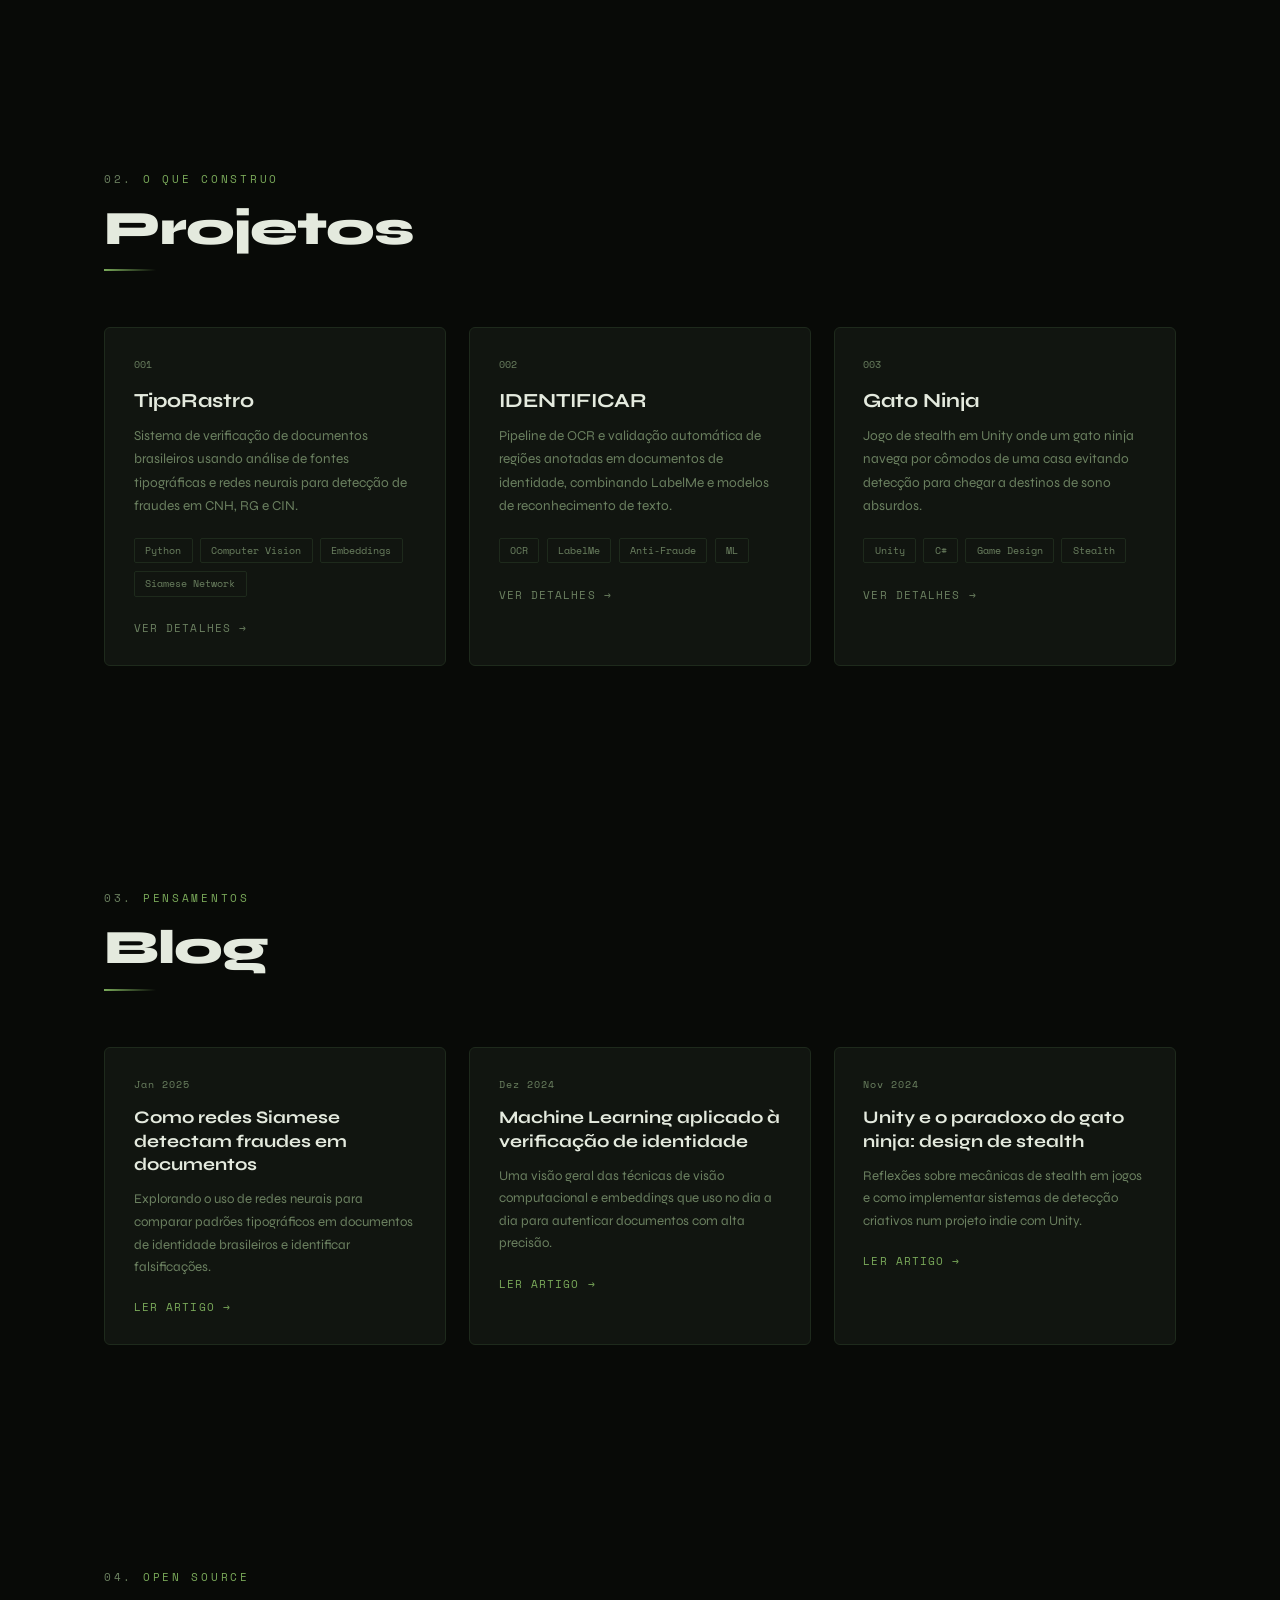
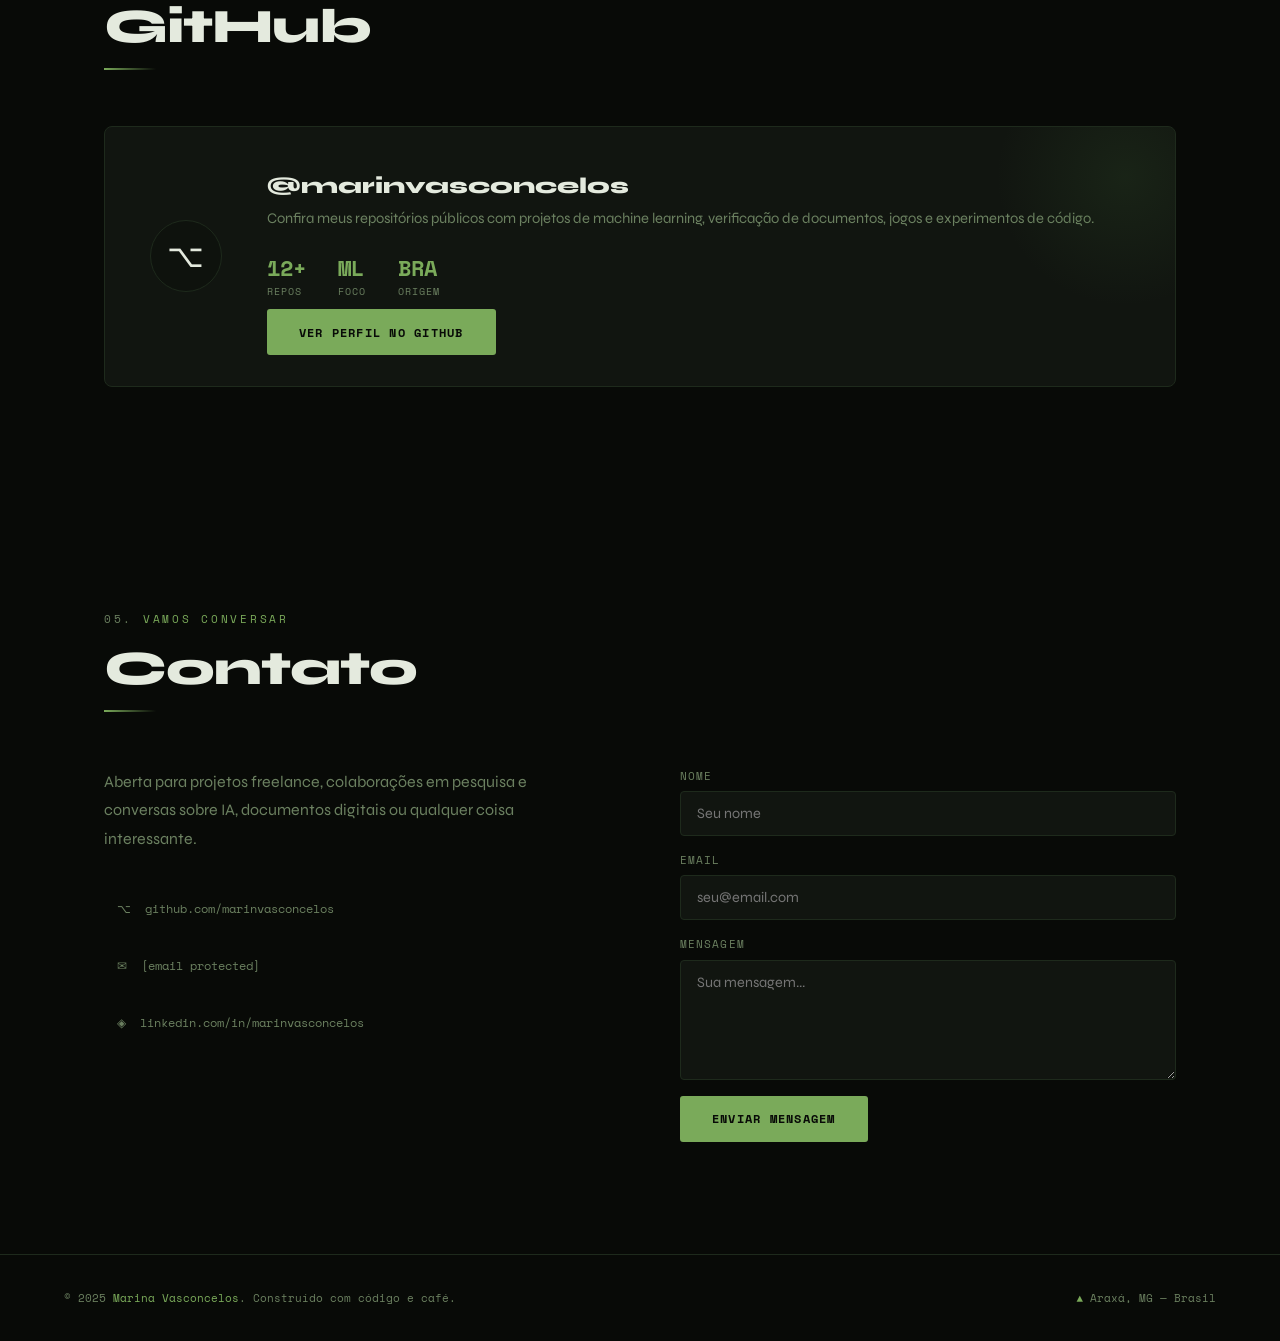
==== commit a11784f9: "Remove 'Copiar' from index.html Removed unnecessary text from the beginning of the file." ====
--- a/index.html
+++ b/index.html
@@ -1,6 +1,3 @@
-
-Copiar
-
 <!DOCTYPE html>
 <html lang="pt-BR" data-theme="dark">
 <head>
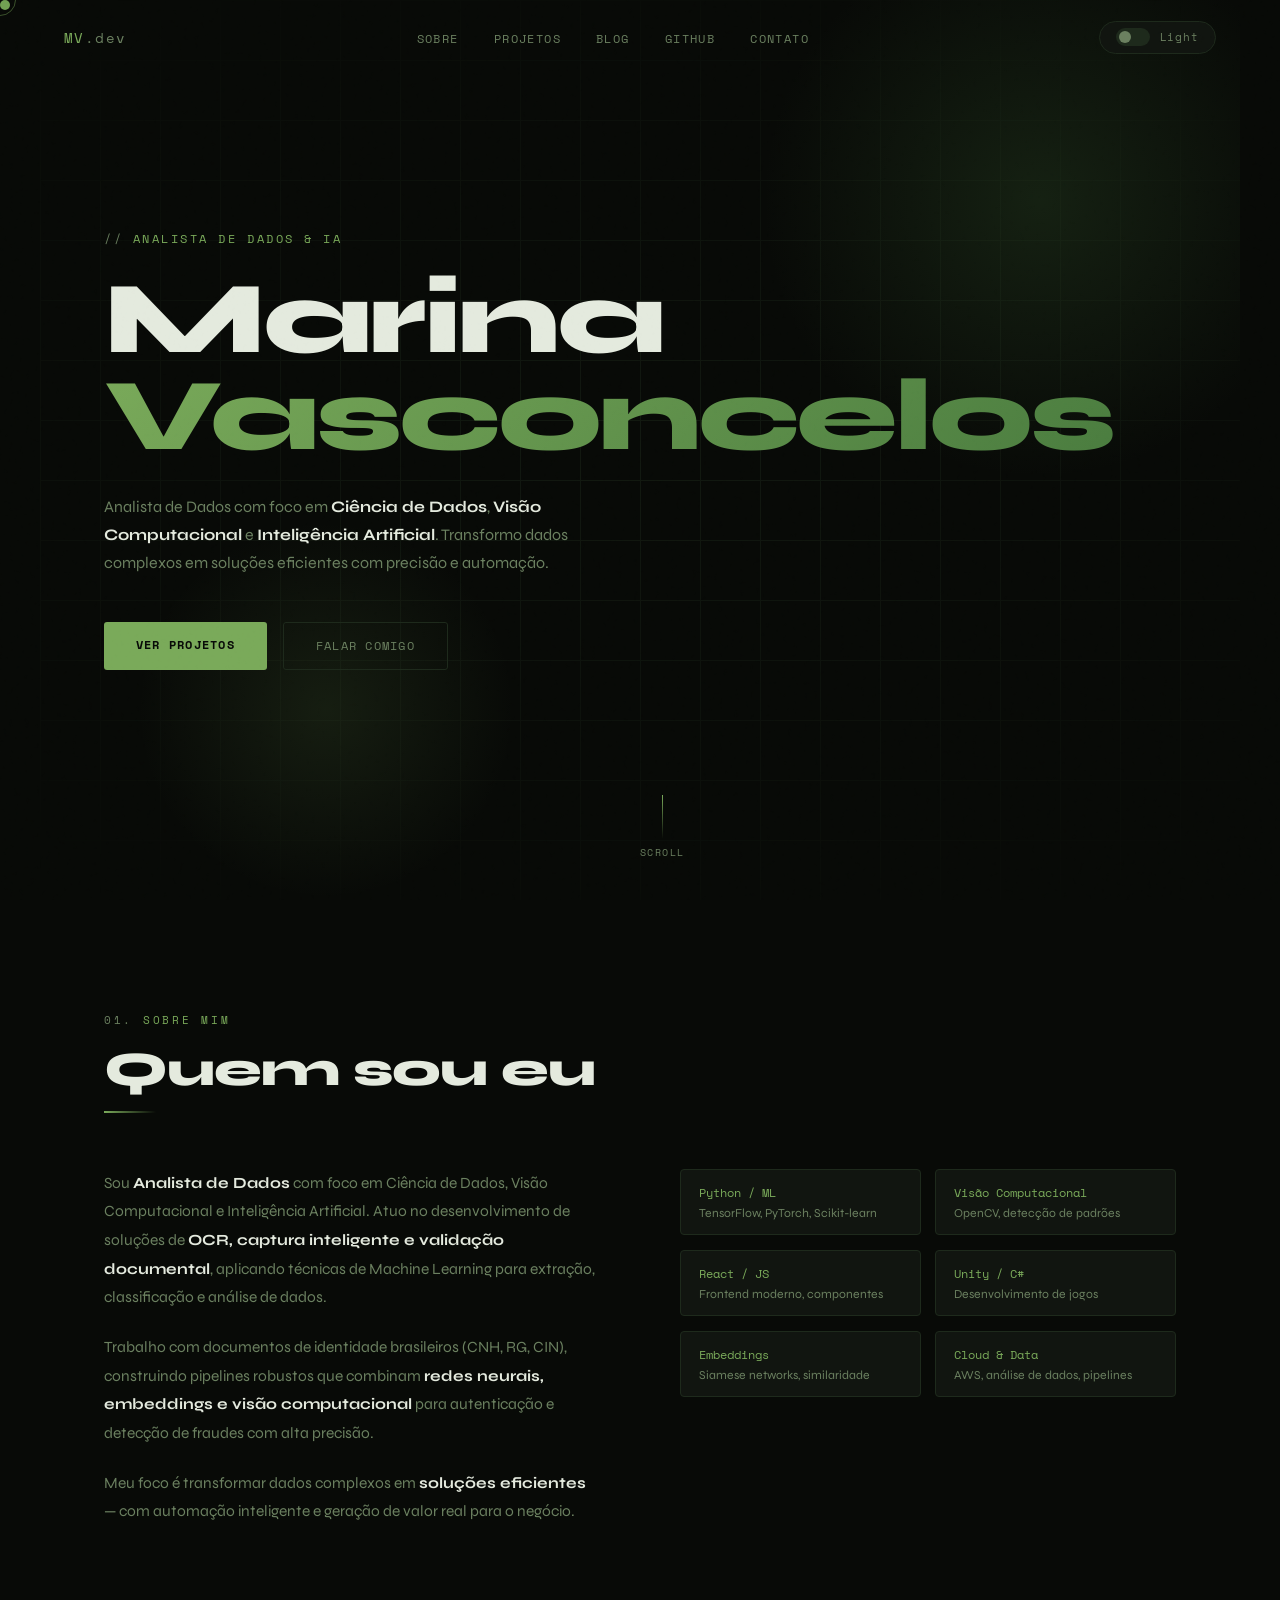
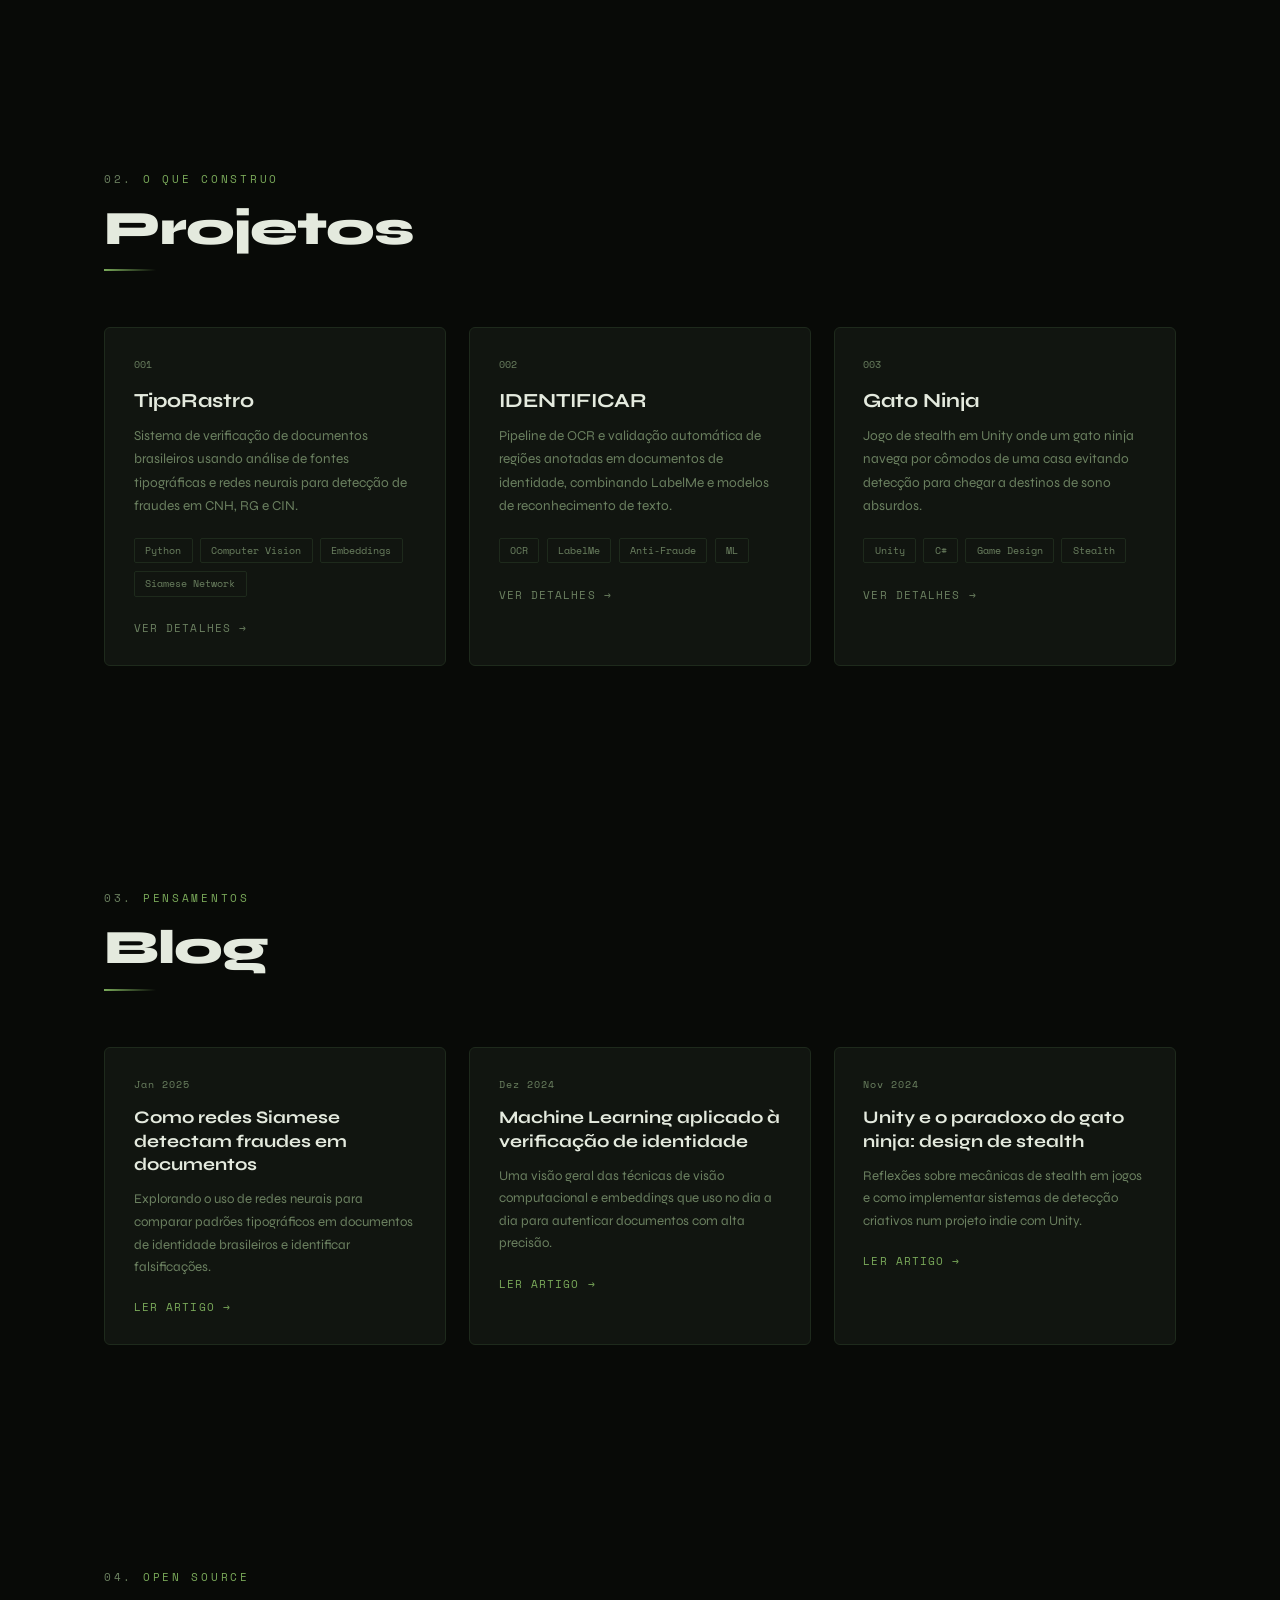
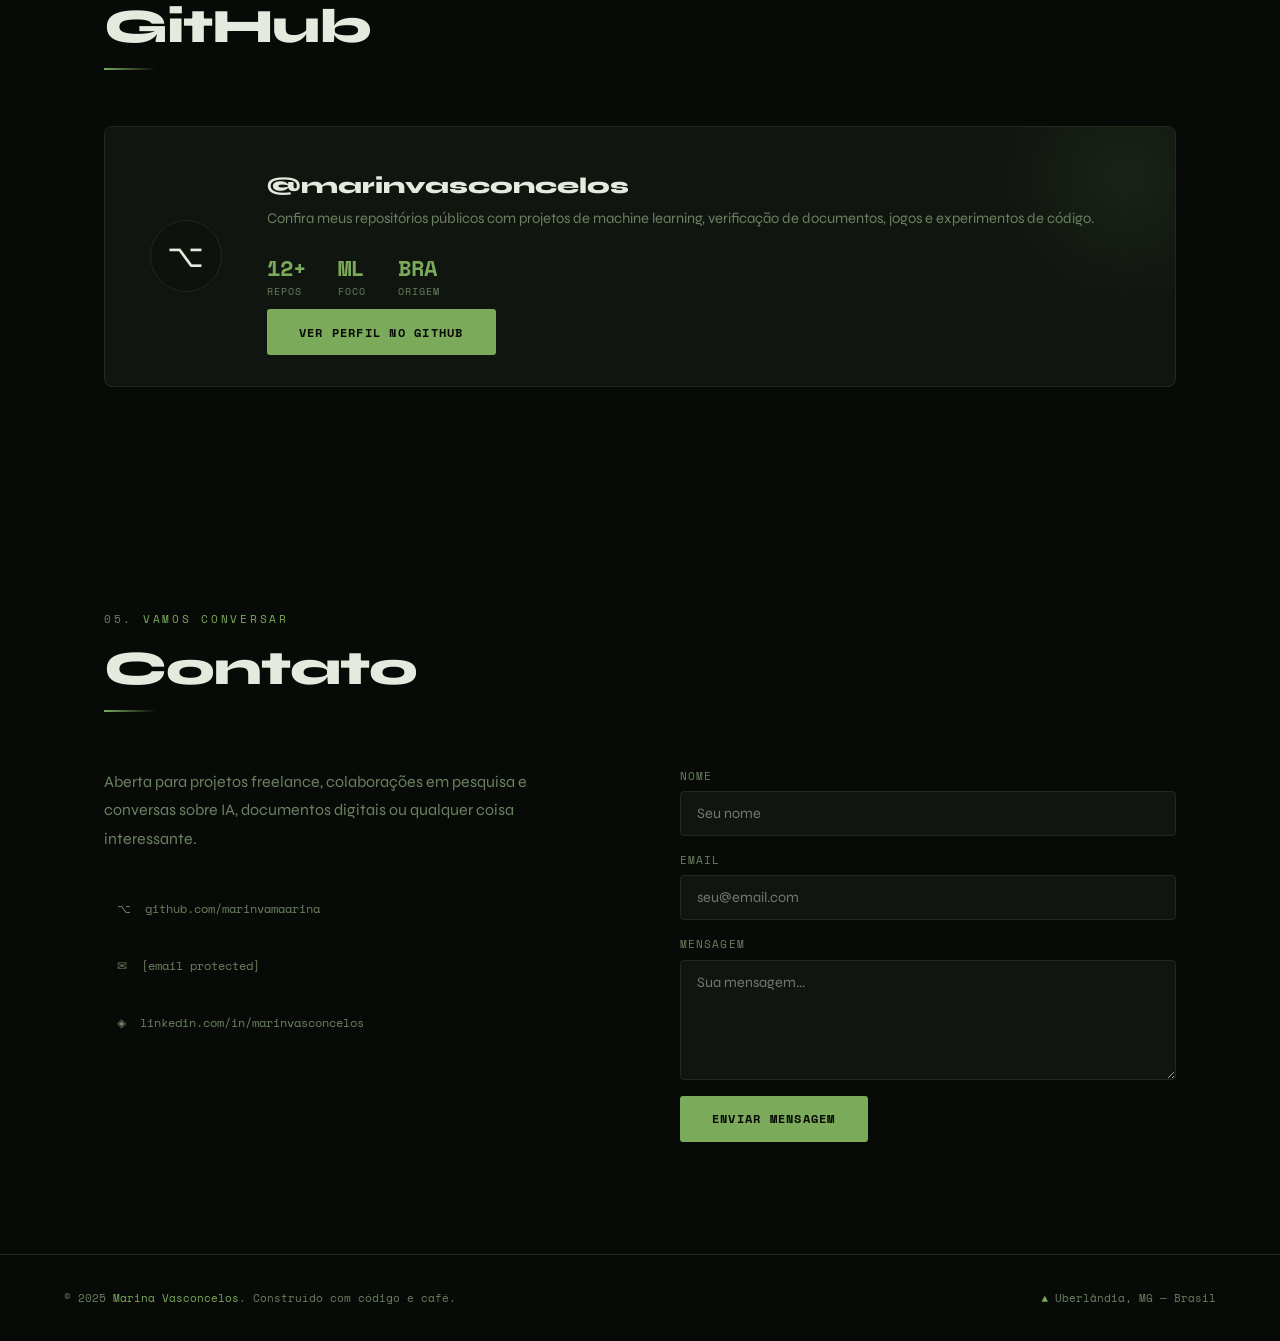
==== commit 5bfa85f5: "Update contact links and project GitHub URL" ====
--- a/index.html
+++ b/index.html
@@ -406,7 +406,7 @@
       <div class="contact-info">
         <p>Aberta para projetos freelance, colaborações em pesquisa e conversas sobre IA, documentos digitais ou qualquer coisa interessante.</p>
         <div class="contact-links">
-          <a href="https://github.com/marinvasconcelos" class="contact-link" target="_blank"><span>⌥</span> github.com/marinvasconcelos</a>
+          <a href="https://github.com/marinamaarina/marinamaarina" class="contact-link" target="_blank"><span>⌥</span> github.com/marinvamaarina</a>
           <a href="/cdn-cgi/l/email-protection#c0ada1b2a9aea180a5ada1a9aceea3afad" class="contact-link"><span>✉</span> <span class="__cf_email__" data-cfemail="caa7abb8a3a4ab8aafa7aba3a6e4a9a5a7">[email&#160;protected]</span></a>
           <a href="https://linkedin.com/in/marinvasconcelos" class="contact-link" target="_blank"><span>◈</span> linkedin.com/in/marinvasconcelos</a>
         </div>
@@ -430,7 +430,7 @@
 
   <footer>
     <p>© 2025 <a href="#">Marina Vasconcelos</a>. Construído com código e café.</p>
-    <p><span style="color:var(--neon)">▲</span> Araxá, MG — Brasil</p>
+    <p><span style="color:var(--neon)">▲</span> Uberlândia, MG — Brasil</p>
   </footer>
 
   <script>
@@ -441,7 +441,7 @@
           num: '001',
           title: 'TipoRastro',
           tags: ['Python', 'Computer Vision', 'Embeddings', 'Siamese Network', 'PyTorch'],
-          github: 'https://github.com/marinvasconcelos',
+          github: 'https://github.com/marinamaarina/marinamaarina',
           body: `
             <h4>Sobre o projeto</h4>
             <p>O <strong>TipoRastro</strong> é um sistema inteligente de verificação de autenticidade para documentos de identidade brasileiros (CNH, RG, CIN). A solução analisa padrões tipográficos e microdetalhes visuais que são praticamente impossíveis de replicar manualmente em documentos falsificados.</p>
